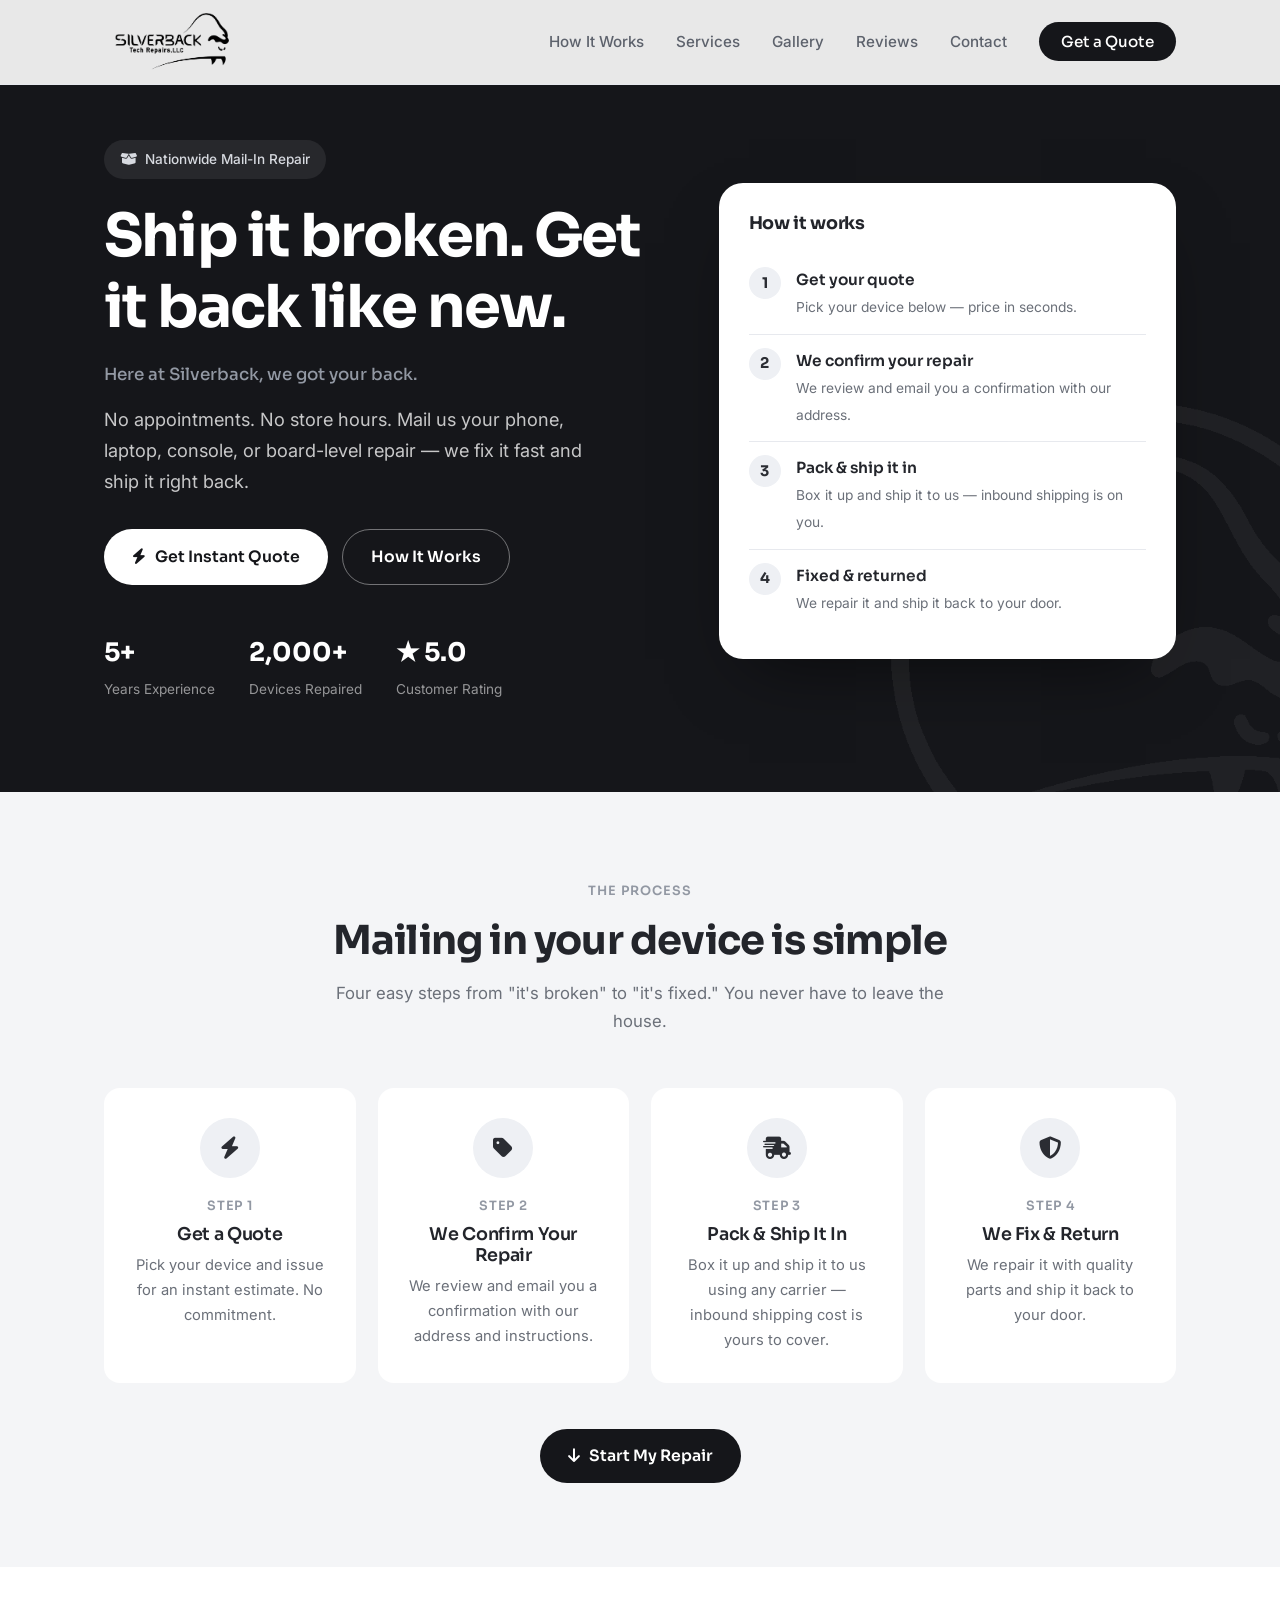
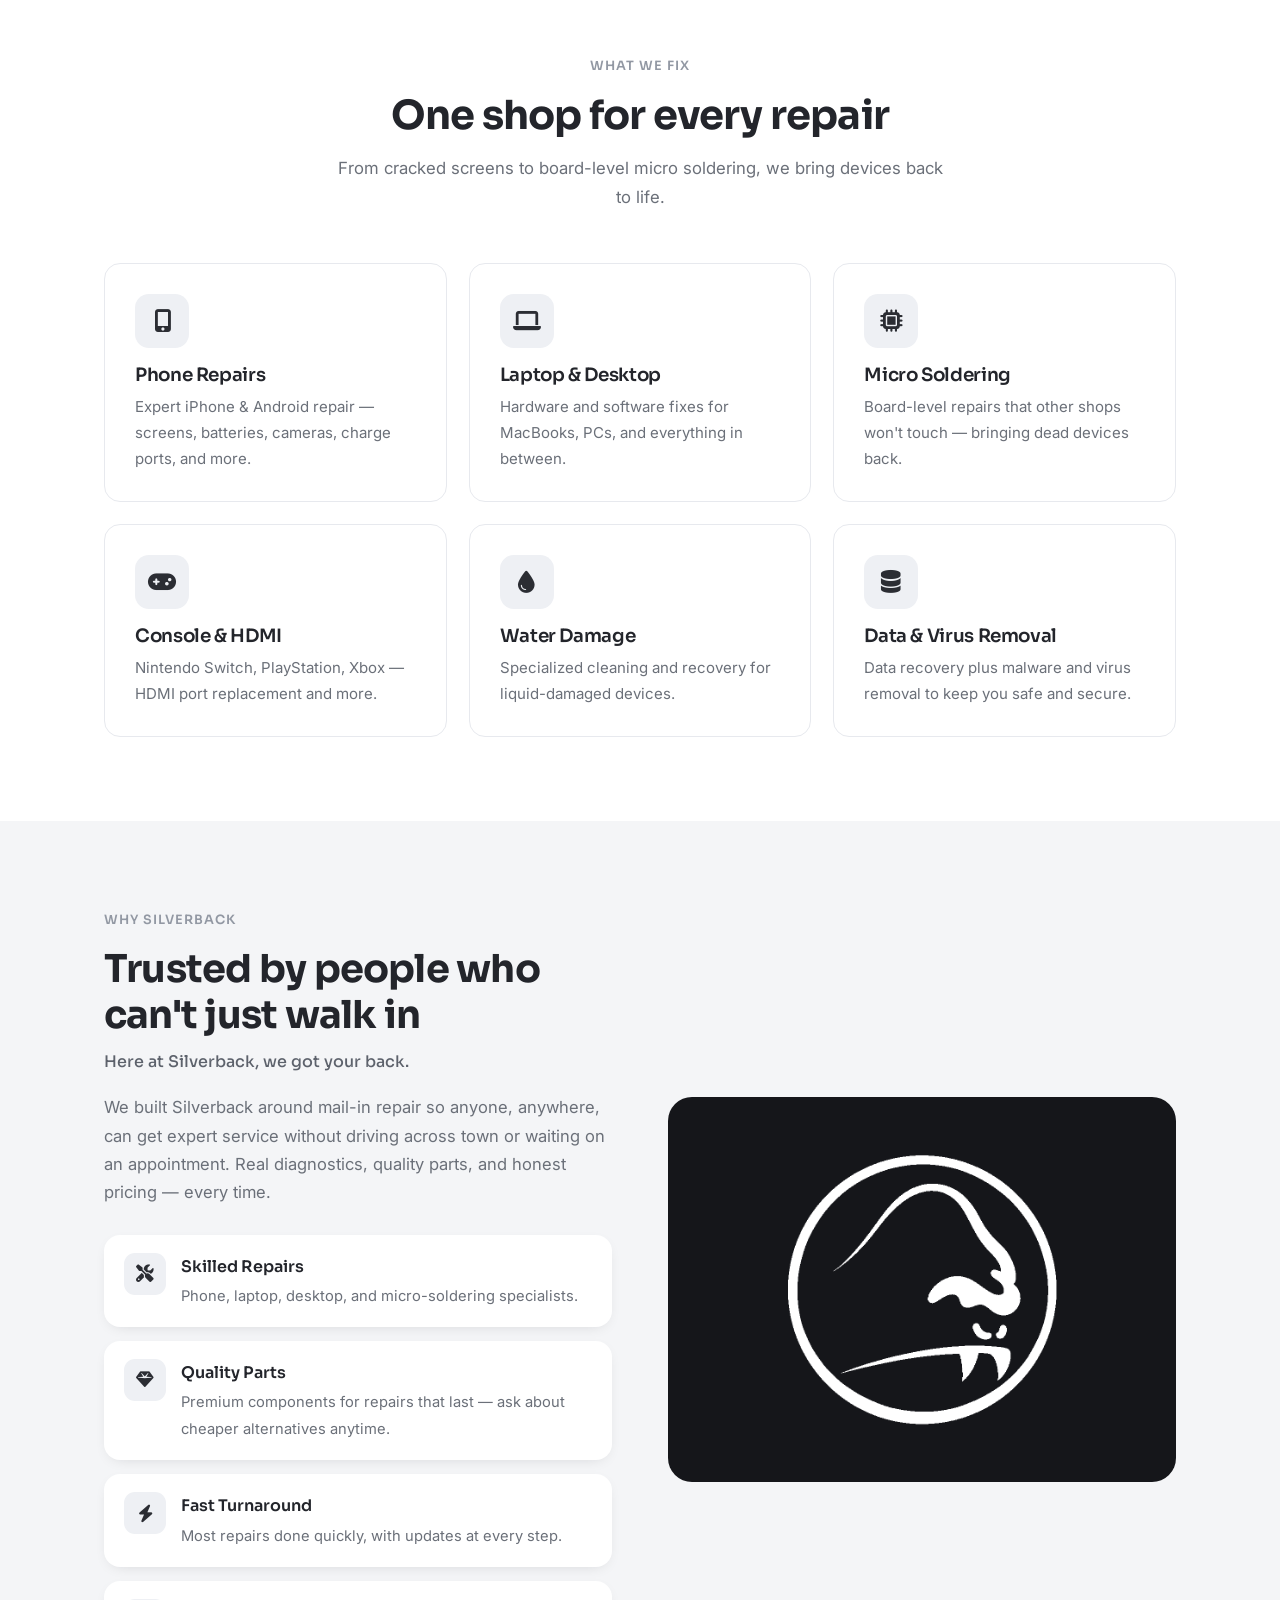
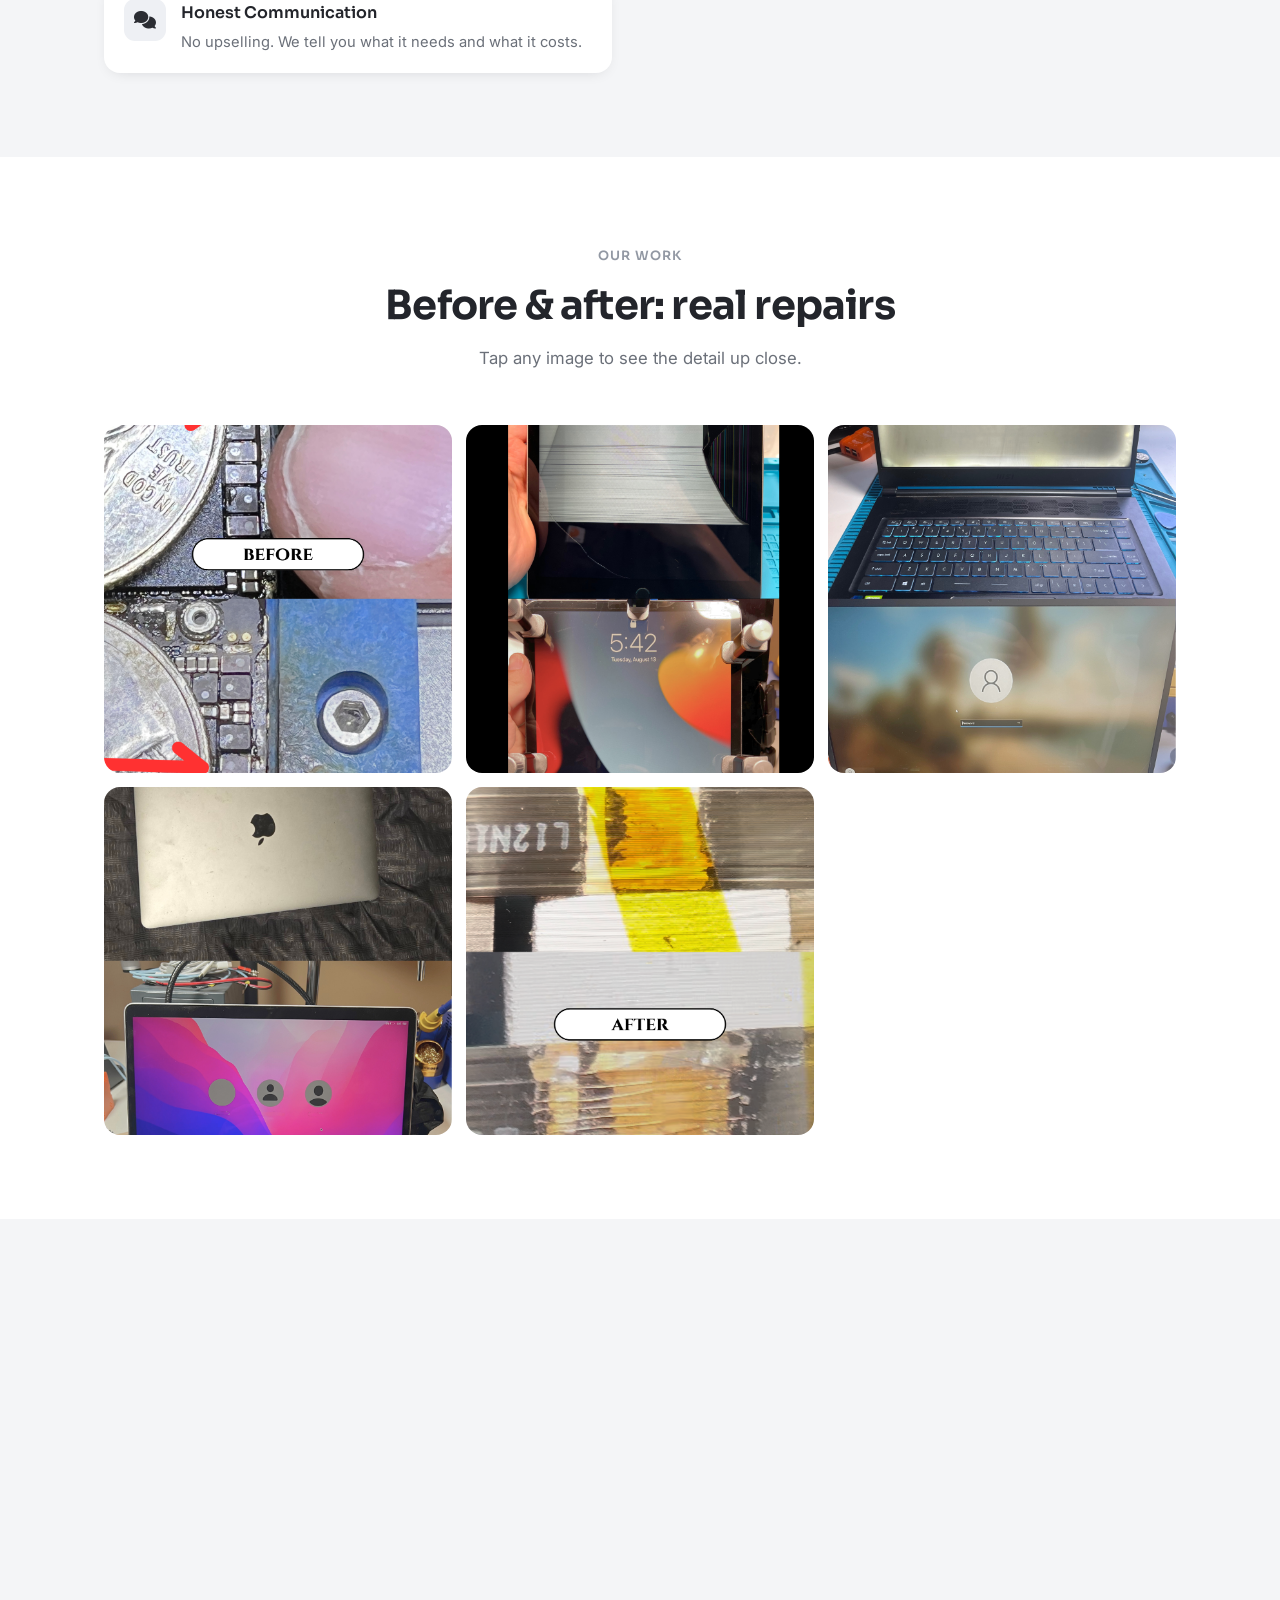
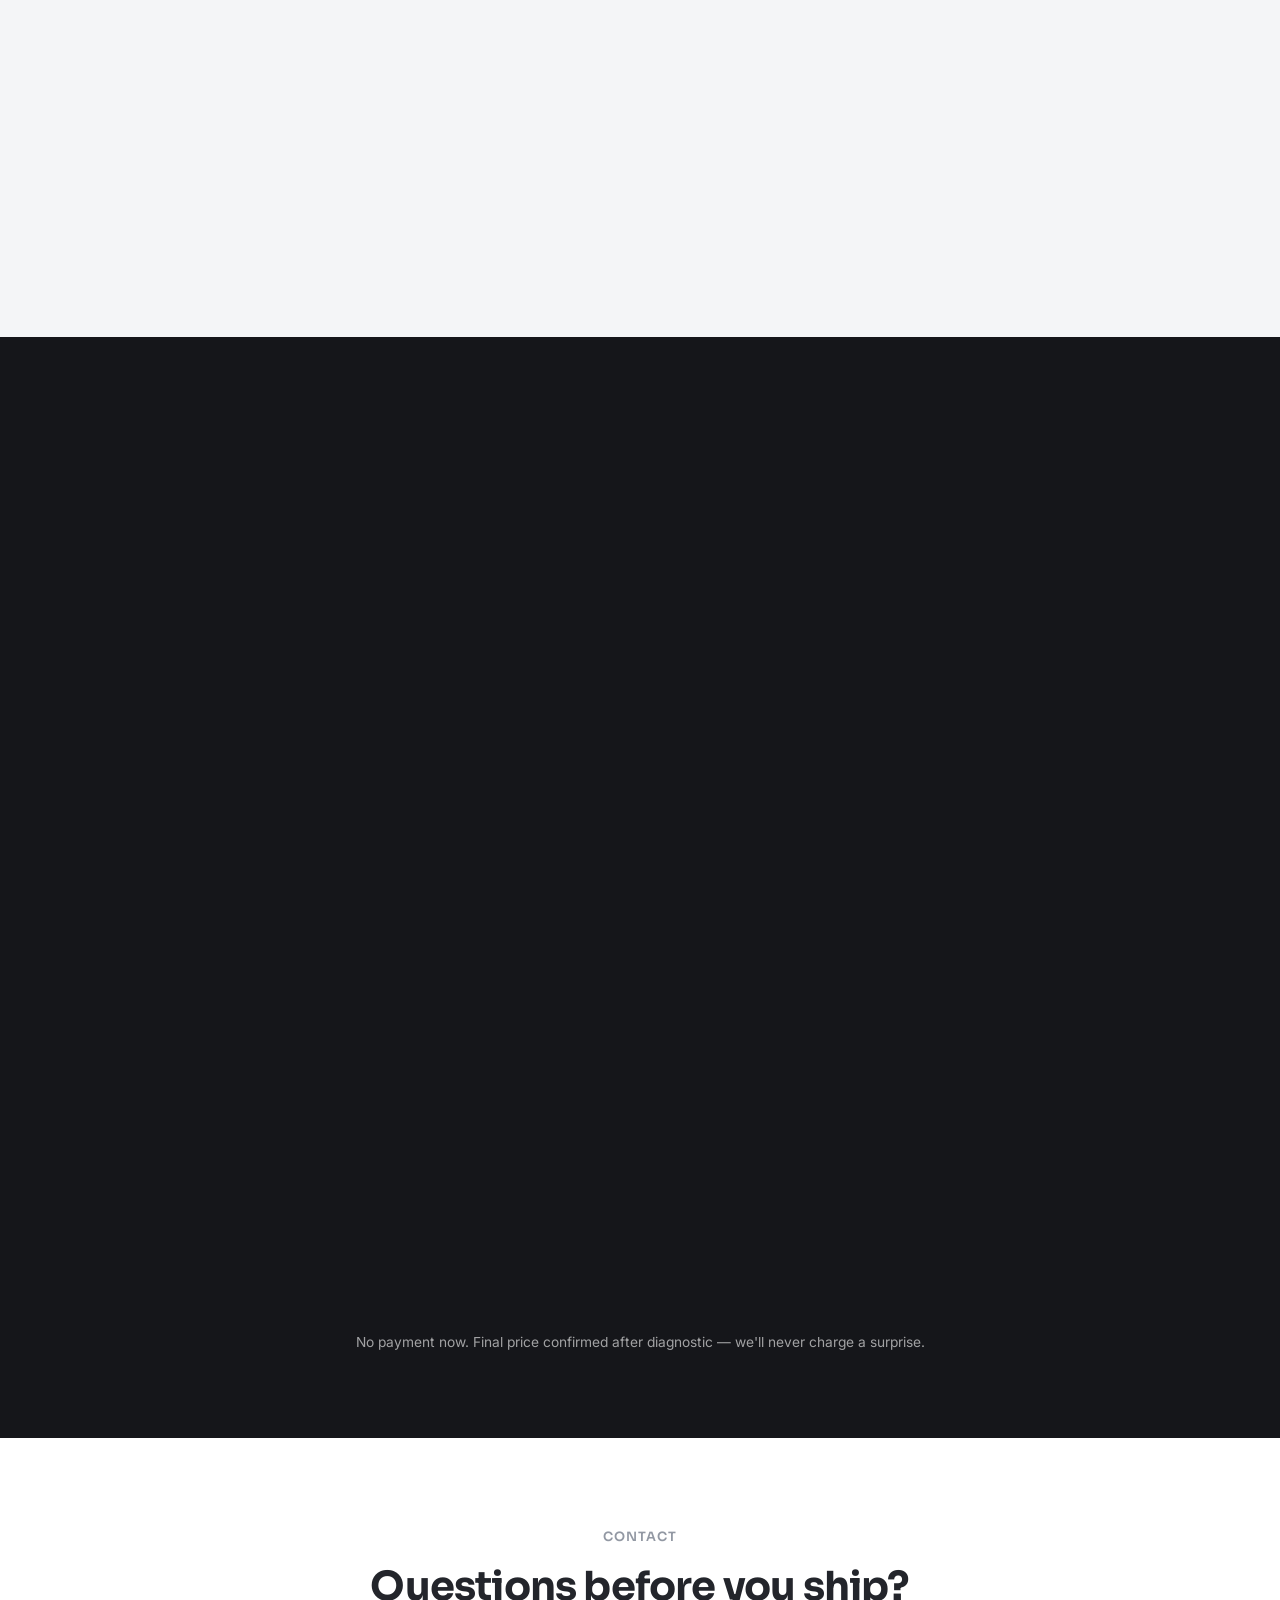
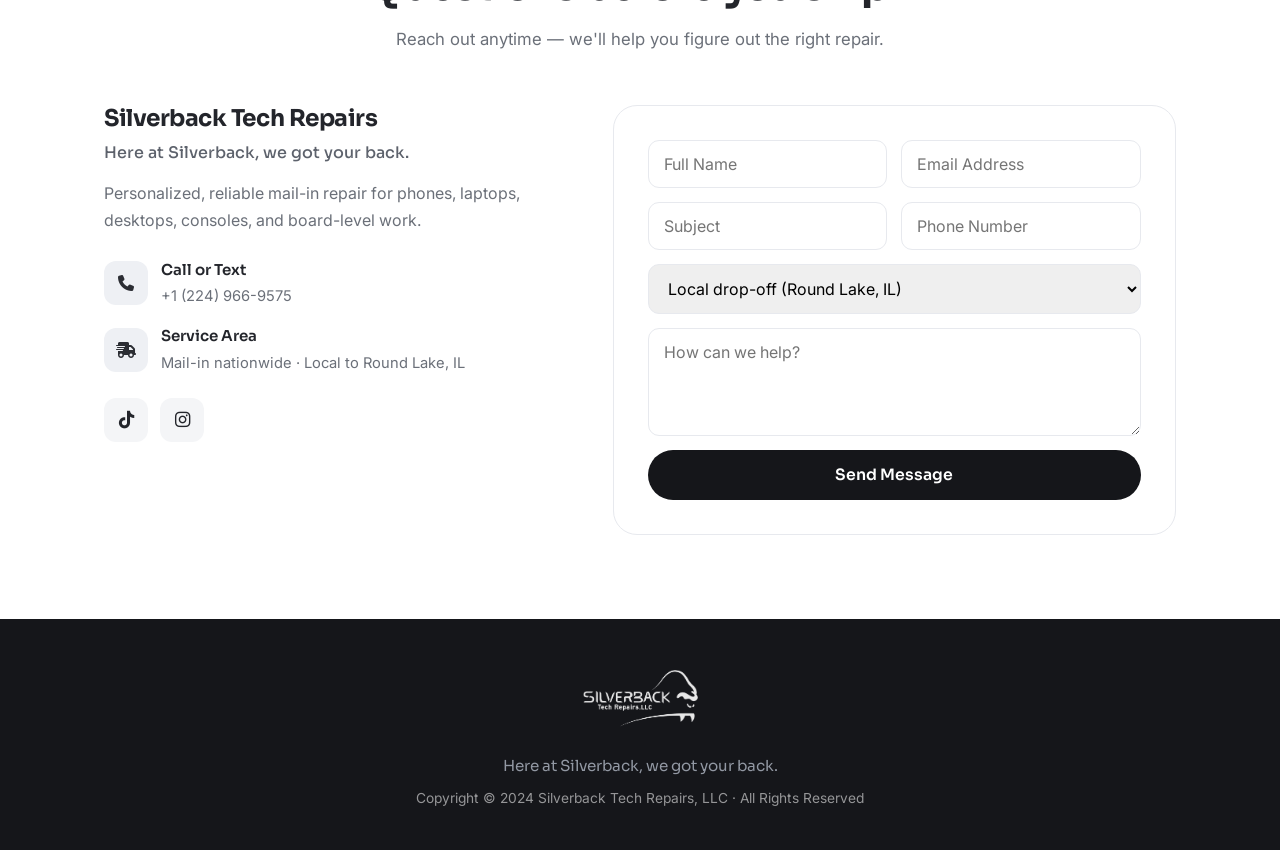
==== index.html @ 97792f3d "Show the same instant quote price for mail-in and local drop-off Shipping cost is folded into every " ====
<!DOCTYPE html>
<html lang="en">
<head>
    <meta charset="UTF-8">
    <meta name="viewport" content="width=device-width, initial-scale=1.0">
    <title>Silverback Tech Repairs | Mail-In Phone, Laptop & Console Repair</title>
    <link rel="icon" type="image/png" href="assets/images/favicon.png">
    <link rel="shortcut icon" href="assets/images/favicon.png">
    <meta name="description" content="Mail in your broken device and get it back like new. Silverback Tech Repairs handles phone, laptop, desktop, console, and board-level repairs. Get an instant quote in seconds. Here at Silverback, we got your back.">
    <meta name="author" content="Silverback Tech Repairs">
    <meta property="og:title" content="Silverback Tech Repairs | Mail-In Device Repair">
    <meta property="og:description" content="Mail in your broken device, get an instant quote, and get it back like new.">
    <meta property="og:image" content="https://www.silverbackrepairs.com/assets/images/logo_dark.png">
    <meta property="og:url" content="https://www.silverbackrepairs.com/">
    <meta property="og:type" content="website">
    <link rel="canonical" href="https://www.silverbackrepairs.com/">
    <link rel="preconnect" href="https://fonts.googleapis.com">
    <link rel="preconnect" href="https://fonts.gstatic.com" crossorigin>
    <link href="https://fonts.googleapis.com/css2?family=Inter:wght@400;500;600;700&family=Sora:wght@500;600;700&display=swap" rel="stylesheet">
    <link rel="stylesheet" href="https://cdn.jsdelivr.net/npm/lightbox2@2.11.3/dist/css/lightbox.min.css" />
    <script src="https://unpkg.com/swiper/swiper-bundle.min.js"></script>
    <link rel="stylesheet" href="https://unpkg.com/swiper/swiper-bundle.min.css"/>
    <link rel="stylesheet" href="https://cdnjs.cloudflare.com/ajax/libs/font-awesome/6.5.1/css/all.min.css">
    <script src="https://code.jquery.com/jquery-3.6.0.min.js"></script>
    <script src="https://cdn.jsdelivr.net/npm/lightbox2@2.11.3/dist/js/lightbox.min.js"></script>
    <script type="application/ld+json">
    {"@context":"https://schema.org","@type":"ComputerRepair","name":"Silverback Tech Repairs","image":"https://www.silverbackrepairs.com/assets/images/logo_dark.png","url":"https://www.silverbackrepairs.com","telephone":"+1-224-966-9575","description":"Mail-in phone, laptop, desktop, board-level micro soldering, HDMI repair, data recovery, and virus removal.","areaServed":{"@type":"Place","name":"United States"},"priceRange":"$$","slogan":"Here at Silverback, we got your back.","sameAs":["https://www.instagram.com/silverbacktech","https://www.tiktok.com/@silverbackrepairs"]}
    </script>
<style>
:root{
  --black:#15161a;--ink:#23252b;--steel:#5d626c;--silver:#9298a3;
  --mist:#f4f5f7;--paper:#ffffff;--line:#e7e9ee;--muted:#6b7079;
  --accent:#2b2d33;--accent-soft:#eef0f4;
  --shadow:0 10px 40px -18px rgba(21,22,26,.25);--shadow-sm:0 4px 16px -8px rgba(21,22,26,.2);
  --radius:16px;--radius-lg:24px;--maxw:1120px;
}
*{margin:0;padding:0;box-sizing:border-box}
html{scroll-behavior:smooth;scroll-padding-top:88px}
body{font-family:'Inter',system-ui,sans-serif;color:var(--ink);background:var(--paper);line-height:1.7;-webkit-font-smoothing:antialiased;overflow-x:hidden}
h1,h2,h3,h4{font-family:'Sora',sans-serif;line-height:1.2;letter-spacing:-.02em}
a{text-decoration:none;color:inherit}
img{max-width:100%;display:block}
.container{max-width:var(--maxw);margin:0 auto;padding:0 24px}
section{padding:84px 0}
.eyebrow{display:inline-block;font-family:'Sora';font-weight:600;font-size:.8rem;letter-spacing:.08em;text-transform:uppercase;color:var(--silver);margin-bottom:14px}
.section-head{max-width:620px;margin:0 auto 52px;text-align:center}
.section-head h2{font-size:clamp(1.8rem,3.6vw,2.5rem);font-weight:700;margin-bottom:14px}
.section-head p{color:var(--muted);font-size:1.05rem}
.btn{display:inline-flex;align-items:center;gap:9px;cursor:pointer;font-family:'Sora';font-weight:600;font-size:.98rem;padding:14px 28px;border:none;border-radius:50px;transition:transform .2s,box-shadow .2s,background .2s}
.btn:hover{transform:translateY(-2px)}
.btn-primary{background:var(--black);color:#fff}
.btn-primary:hover{box-shadow:0 12px 28px -12px rgba(21,22,26,.55)}
.btn-light{background:#fff;color:var(--black)}
.btn-light:hover{box-shadow:0 12px 28px -14px rgba(255,255,255,.5)}
.btn-outline{background:transparent;color:#fff;border:1.5px solid rgba(255,255,255,.4)}
.btn-outline:hover{background:rgba(255,255,255,.1);border-color:#fff}
.header{position:fixed;top:0;left:0;right:0;z-index:1000;background:rgba(255,255,255,.9);backdrop-filter:blur(14px);border-bottom:1px solid var(--line)}
.nav{display:flex;align-items:center;justify-content:space-between;height:84px}
.logo img{height:80px;width:auto}
.nav-links{display:flex;align-items:center;gap:32px;list-style:none}
.nav-links a{color:var(--steel);font-size:.95rem;font-weight:500;transition:color .2s}
.nav-links a:hover{color:var(--ink)}
.nav-cta{background:var(--black);color:#fff!important;padding:10px 22px;border-radius:50px;font-family:'Sora';font-weight:600;font-size:.9rem;transition:.2s}
.nav-cta:hover{color:#fff!important;transform:translateY(-2px);box-shadow:var(--shadow-sm)}
.burger{display:none;flex-direction:column;gap:5px;cursor:pointer;background:none;border:none;padding:6px}
.burger span{width:25px;height:2.5px;background:var(--ink);border-radius:2px;transition:.3s}
/* hero */
.hero{position:relative;background:var(--black);color:#fff;padding:140px 0 90px;overflow:hidden}
.hero::after{content:"";position:absolute;width:520px;height:520px;right:-120px;bottom:-120px;background:url('assets/images/gorilla_glyph.png') center/contain no-repeat;opacity:.05}
.hero-grid{position:relative;display:grid;grid-template-columns:1.1fr .9fr;gap:56px;align-items:center}
.hero-badge{display:inline-flex;align-items:center;gap:8px;background:rgba(255,255,255,.08);color:#d7dae0;padding:8px 16px;border-radius:50px;font-size:.85rem;font-weight:500;margin-bottom:22px}
.hero h1{font-size:clamp(2.3rem,5vw,3.7rem);font-weight:700;margin-bottom:18px;letter-spacing:-.03em}
.hero .slogan{color:var(--silver);font-size:1.05rem;margin-bottom:14px;font-family:'Sora';font-weight:500}
.hero p.lede{font-size:1.14rem;color:rgba(255,255,255,.76);max-width:480px;margin-bottom:32px}
.hero-actions{display:flex;gap:14px;flex-wrap:wrap}
.hero-trust{display:flex;gap:34px;margin-top:46px;flex-wrap:wrap}
.hero-trust .ht b{font-family:'Sora';font-weight:700;font-size:1.6rem;display:block;color:#fff}
.hero-trust .ht span{font-size:.85rem;color:rgba(255,255,255,.55)}
.ship-card{background:#fff;color:var(--ink);padding:30px;border-radius:var(--radius-lg);box-shadow:0 30px 70px -30px rgba(0,0,0,.6)}
.ship-card h4{font-family:'Sora';font-size:1.1rem;margin-bottom:20px}
.ship-step{display:flex;gap:15px;align-items:flex-start;padding:13px 0;border-bottom:1px solid var(--line)}
.ship-step:last-child{border-bottom:none}
.ship-step .n{flex-shrink:0;width:32px;height:32px;border-radius:50%;background:var(--accent-soft);color:var(--accent);display:grid;place-items:center;font-family:'Sora';font-weight:700;font-size:.92rem}
.ship-step b{display:block;font-family:'Sora';font-size:.96rem;font-weight:600}
.ship-step small{color:var(--muted);font-size:.86rem;line-height:1.5}
/* steps */
.steps-sec{background:var(--mist)}
.steps-grid{display:grid;grid-template-columns:repeat(4,1fr);gap:22px}
.step-card{background:#fff;border-radius:var(--radius);padding:30px 26px;text-align:center;transition:transform .25s,box-shadow .25s}
.step-card:hover{transform:translateY(-5px);box-shadow:var(--shadow)}
.step-card .ic{width:60px;height:60px;border-radius:50%;background:var(--accent-soft);color:var(--accent);display:grid;place-items:center;font-size:1.4rem;margin:0 auto 18px}
.step-card .stepno{font-family:'Sora';font-size:.8rem;font-weight:600;color:var(--silver);letter-spacing:.05em;margin-bottom:6px}
.step-card h3{font-size:1.1rem;font-weight:600;margin-bottom:8px}
.step-card p{color:var(--muted);font-size:.92rem}
.steps-cta{text-align:center;margin-top:46px}
/* services */
.services-grid{display:grid;grid-template-columns:repeat(3,1fr);gap:22px}
.svc{background:#fff;border:1px solid var(--line);border-radius:var(--radius);padding:30px;transition:transform .25s,box-shadow .25s,border-color .25s}
.svc:hover{transform:translateY(-4px);box-shadow:var(--shadow);border-color:transparent}
.svc .ic{width:54px;height:54px;border-radius:14px;background:var(--accent-soft);color:var(--accent);display:grid;place-items:center;font-size:1.4rem;margin-bottom:16px}
.svc h3{font-size:1.15rem;font-weight:600;margin-bottom:8px}
.svc p{color:var(--muted);font-size:.94rem}
/* about */
.about-sec{background:var(--mist)}
.about-grid{display:grid;grid-template-columns:1fr 1fr;gap:56px;align-items:center}
.about-copy h2{font-size:clamp(1.8rem,3.6vw,2.4rem);font-weight:700;margin-bottom:10px}
.about-copy .slogan{color:var(--steel);font-family:'Sora';font-weight:500;margin-bottom:18px}
.about-copy p.body{color:var(--muted);font-size:1.04rem;margin-bottom:28px}
.why-list{display:grid;gap:14px}
.why-item{display:flex;gap:15px;align-items:flex-start;background:#fff;border-radius:var(--radius);padding:18px 20px;box-shadow:var(--shadow-sm)}
.why-item .ic{flex-shrink:0;width:42px;height:42px;border-radius:11px;background:var(--accent-soft);color:var(--accent);display:grid;place-items:center;font-size:1.1rem}
.why-item b{font-family:'Sora';display:block;margin-bottom:2px;font-weight:600}
.why-item span{color:var(--muted);font-size:.92rem}
.about-media{display:grid;place-items:center;background:var(--black);border-radius:var(--radius-lg);padding:54px}
.about-media img{width:70%}
/* gallery */
.gallery-grid{display:grid;grid-template-columns:repeat(3,1fr);gap:14px}
.g-item{position:relative;overflow:hidden;aspect-ratio:1;cursor:pointer;border-radius:var(--radius)}
.g-item img{width:100%;height:100%;object-fit:cover;transition:transform .4s}
.g-item:hover img{transform:scale(1.06)}
.g-overlay{position:absolute;inset:0;background:rgba(21,22,26,.5);opacity:0;display:grid;place-items:center;transition:opacity .3s}
.g-item:hover .g-overlay{opacity:1}
.g-overlay i{color:#fff;font-size:1.5rem}
/* testimonials */
.testi-card{background:#fff;border:1px solid var(--line);border-radius:var(--radius);padding:34px;text-align:left}
.testi-stars{color:#f0a500;margin-bottom:12px;font-size:.95rem}
.testi-card p{font-size:1rem;color:var(--ink);margin-bottom:20px}
.testi-author{font-family:'Sora';font-weight:600;color:var(--ink)}
.mySwiper{padding:8px 4px 56px}
.swiper-pagination-bullet-active{background:var(--ink)!important}
.swiper-button-next,.swiper-button-prev{color:var(--ink)!important}
.swiper-button-next::after,.swiper-button-prev::after{font-size:1.1rem!important;font-weight:700}
/* quote */
.quote-sec{background:var(--black);color:#fff}
.quote-sec .eyebrow{color:var(--silver)}
.quote-sec .section-head p{color:rgba(255,255,255,.72)}
.quote-wrap{max-width:680px;margin:0 auto;background:#fff;color:var(--ink);padding:40px;border-radius:var(--radius-lg);box-shadow:0 30px 70px -30px rgba(0,0,0,.6)}
.qcalc label{font-family:'Sora';font-weight:600;display:block;margin:16px 0 7px;font-size:.92rem}
.qcalc select,.qcalc input,.qcalc textarea{width:100%;padding:13px 15px;border:1.5px solid var(--line);border-radius:11px;font-family:inherit;font-size:1rem;background:#fff;transition:border-color .2s}
.qcalc select:focus,.qcalc input:focus,.qcalc textarea:focus{outline:none;border-color:var(--accent)}
.qcalc select:disabled{background:var(--mist);color:var(--muted)}
.field-row{display:grid;grid-template-columns:1fr 1fr;gap:14px}
#quote-result{margin-top:20px;padding:24px;background:var(--accent-soft);border-radius:var(--radius);text-align:center;display:none}
#quote-result.show{display:block}
#quote-result .price{font-family:'Sora';font-weight:700;font-size:2.3rem;color:var(--black);line-height:1}
#quote-result small{color:var(--muted);font-size:.84rem;display:block;margin-top:10px}
.qform{margin-top:24px;display:grid;gap:13px}
.qform input,.qform textarea,.qform .field-row{margin:0}
#submitBtn{margin-top:6px;width:100%;padding:16px;border:none;border-radius:50px;background:var(--black);color:#fff;font-family:'Sora';font-weight:600;font-size:1rem;cursor:pointer;transition:transform .2s,box-shadow .2s}
#submitBtn:hover{transform:translateY(-2px);box-shadow:0 12px 28px -12px rgba(21,22,26,.6)}
.quote-note{text-align:center;color:rgba(255,255,255,.6);font-size:.86rem;margin-top:18px}
/* contact */
.contact-grid{display:grid;grid-template-columns:.9fr 1.1fr;gap:48px;align-items:start}
.contact-info h3{font-size:1.45rem;margin-bottom:6px;font-family:'Sora';font-weight:700}
.contact-info .slogan{color:var(--steel);font-family:'Sora';font-weight:500;margin-bottom:14px}
.contact-info p{color:var(--muted);margin-bottom:22px}
.contact-line{display:flex;gap:13px;align-items:center;margin-bottom:14px}
.contact-line .ic{width:44px;height:44px;border-radius:12px;background:var(--accent-soft);color:var(--accent);display:grid;place-items:center;flex-shrink:0}
.contact-line b{font-family:'Sora';display:block;font-size:.94rem;font-weight:600}
.contact-line span{color:var(--muted);font-size:.92rem}
.socials{display:flex;gap:12px;margin-top:22px}
.socials a{width:44px;height:44px;border-radius:12px;background:var(--mist);color:var(--ink);display:grid;place-items:center;font-size:1.1rem;transition:.2s}
.socials a:hover{background:var(--black);color:#fff;transform:translateY(-3px)}
.cform{background:#fff;border:1px solid var(--line);border-radius:var(--radius-lg);padding:34px;display:grid;gap:14px}
.cform .field-row{margin:0}
.cform input,.cform select,.cform textarea{width:100%;padding:13px 15px;border:1.5px solid var(--line);border-radius:11px;font-family:inherit;font-size:1rem;transition:border-color .2s}
.cform input:focus,.cform textarea:focus{outline:none;border-color:var(--accent)}
.cform button{padding:15px;border:none;border-radius:50px;background:var(--black);color:#fff;font-family:'Sora';font-weight:600;font-size:.98rem;cursor:pointer;transition:.2s}
.cform button:hover{transform:translateY(-2px);box-shadow:var(--shadow-sm)}
/* footer */
.footer{background:var(--black);color:rgba(255,255,255,.55);padding:40px 0;text-align:center}
.footer img{height:80px;margin:0 auto 14px;opacity:.9}
.footer .slogan{color:var(--silver);font-family:'Sora';font-size:.95rem;margin-bottom:8px}
.footer p{font-size:.86rem}
.sticky-cta{position:fixed;bottom:18px;left:50%;transform:translateX(-50%);z-index:900;background:var(--black);color:#fff;font-family:'Sora';font-weight:600;padding:14px 30px;border-radius:50px;box-shadow:0 12px 30px -10px rgba(21,22,26,.6);display:none;align-items:center;gap:9px}
.reveal{opacity:0;transform:translateY(24px);transition:opacity .6s,transform .6s}
.reveal.in{opacity:1;transform:none}
@media(max-width:920px){
  .hero-grid,.about-grid,.contact-grid{grid-template-columns:1fr}
  .steps-grid{grid-template-columns:repeat(2,1fr)}
  .services-grid{grid-template-columns:repeat(2,1fr)}
  .ship-card{margin-top:8px}.about-grid .about-media{order:-1}
}
@media(max-width:680px){
  section{padding:60px 0}
  .nav-links{position:fixed;top:84px;right:0;width:80%;max-width:320px;height:calc(100vh - 84px);background:#fff;flex-direction:column;align-items:flex-start;gap:0;padding:24px;transform:translateX(110%);transition:transform .3s;border-left:1px solid var(--line);box-shadow:var(--shadow)}
  .nav-links.open{transform:translateX(0)}
  .nav-links li{width:100%;border-bottom:1px solid var(--line)}
  .nav-links a{display:block;padding:16px 0;width:100%}
  .nav-cta{display:inline-block;margin-top:14px}
  .burger{display:flex}
  .steps-grid,.services-grid,.gallery-grid{grid-template-columns:1fr 1fr}
  .field-row{grid-template-columns:1fr}
  .quote-wrap,.cform{padding:26px}
  .hero{padding:120px 0 70px}.hero-trust{gap:22px}.sticky-cta{display:flex}
}
</style>
</head>
<body>
<header class="header">
  <div class="container nav">
    <a href="#home" class="logo"><img src="assets/images/logo_dark.png" alt="Silverback Tech Repairs" onerror="this.onerror=null;this.src='assets/images/white_logo.png'"></a>
    <button class="burger" id="burger" aria-label="Menu"><span></span><span></span><span></span></button>
    <ul class="nav-links" id="navLinks">
      <li><a href="#how">How It Works</a></li>
      <li><a href="#services">Services</a></li>
      <li><a href="#gallery">Gallery</a></li>
      <li><a href="#testimonials">Reviews</a></li>
      <li><a href="#contact">Contact</a></li>
      <li><a href="#quote" class="nav-cta">Get a Quote</a></li>
    </ul>
  </div>
</header>
<section class="hero" id="home">
  <div class="container hero-grid">
    <div class="hero-copy">
      <span class="hero-badge"><i class="fas fa-box-open"></i> Nationwide Mail-In Repair</span>
      <h1>Ship it broken. Get it back like new.</h1>
      <p class="slogan">Here at Silverback, we got your back.</p>
      <p class="lede">No appointments. No store hours. Mail us your phone, laptop, console, or board-level repair — we fix it fast and ship it right back.</p>
      <div class="hero-actions">
        <a href="#quote" class="btn btn-light"><i class="fas fa-bolt"></i> Get Instant Quote</a>
        <a href="#how" class="btn btn-outline">How It Works</a>
      </div>
      <div class="hero-trust">
        <div class="ht"><b>5+</b><span>Years Experience</span></div>
        <div class="ht"><b>2,000+</b><span>Devices Repaired</span></div>
        <div class="ht"><b>★ 5.0</b><span>Customer Rating</span></div>
      </div>
    </div>
    <div class="ship-card">
      <h4>How it works</h4>
      <div class="ship-step"><div class="n">1</div><div><b>Get your quote</b><small>Pick your device below — price in seconds.</small></div></div>
      <div class="ship-step"><div class="n">2</div><div><b>We confirm your repair</b><small>We review and email you a confirmation with our address.</small></div></div>
      <div class="ship-step"><div class="n">3</div><div><b>Pack & ship it in</b><small>Box it up and ship it to us — inbound shipping is on you.</small></div></div>
      <div class="ship-step"><div class="n">4</div><div><b>Fixed & returned</b><small>We repair it and ship it back to your door.</small></div></div>
    </div>
  </div>
</section>
<section class="steps-sec" id="how">
  <div class="container">
    <div class="section-head reveal">
      <span class="eyebrow">The Process</span>
      <h2>Mailing in your device is simple</h2>
      <p>Four easy steps from "it's broken" to "it's fixed." You never have to leave the house.</p>
    </div>
    <div class="steps-grid">
      <div class="step-card reveal"><div class="ic"><i class="fas fa-bolt"></i></div><div class="stepno">STEP 1</div><h3>Get a Quote</h3><p>Pick your device and issue for an instant estimate. No commitment.</p></div>
      <div class="step-card reveal"><div class="ic"><i class="fas fa-tag"></i></div><div class="stepno">STEP 2</div><h3>We Confirm Your Repair</h3><p>We review and email you a confirmation with our address and instructions.</p></div>
      <div class="step-card reveal"><div class="ic"><i class="fas fa-truck-fast"></i></div><div class="stepno">STEP 3</div><h3>Pack & Ship It In</h3><p>Box it up and ship it to us using any carrier — inbound shipping cost is yours to cover.</p></div>
      <div class="step-card reveal"><div class="ic"><i class="fas fa-shield-halved"></i></div><div class="stepno">STEP 4</div><h3>We Fix & Return</h3><p>We repair it with quality parts and ship it back to your door.</p></div>
    </div>
    <div class="steps-cta reveal"><a href="#quote" class="btn btn-primary"><i class="fas fa-arrow-down"></i> Start My Repair</a></div>
  </div>
</section>
<section id="services">
  <div class="container">
    <div class="section-head reveal">
      <span class="eyebrow">What We Fix</span>
      <h2>One shop for every repair</h2>
      <p>From cracked screens to board-level micro soldering, we bring devices back to life.</p>
    </div>
    <div class="services-grid">
      <div class="svc reveal"><div class="ic"><i class="fas fa-mobile-screen-button"></i></div><h3>Phone Repairs</h3><p>Expert iPhone & Android repair — screens, batteries, cameras, charge ports, and more.</p></div>
      <div class="svc reveal"><div class="ic"><i class="fas fa-laptop"></i></div><h3>Laptop & Desktop</h3><p>Hardware and software fixes for MacBooks, PCs, and everything in between.</p></div>
      <div class="svc reveal"><div class="ic"><i class="fas fa-microchip"></i></div><h3>Micro Soldering</h3><p>Board-level repairs that other shops won't touch — bringing dead devices back.</p></div>
      <div class="svc reveal"><div class="ic"><i class="fas fa-gamepad"></i></div><h3>Console & HDMI</h3><p>Nintendo Switch, PlayStation, Xbox — HDMI port replacement and more.</p></div>
      <div class="svc reveal"><div class="ic"><i class="fas fa-droplet"></i></div><h3>Water Damage</h3><p>Specialized cleaning and recovery for liquid-damaged devices.</p></div>
      <div class="svc reveal"><div class="ic"><i class="fas fa-database"></i></div><h3>Data & Virus Removal</h3><p>Data recovery plus malware and virus removal to keep you safe and secure.</p></div>
    </div>
  </div>
</section>
<section class="about-sec" id="about">
  <div class="container about-grid">
    <div class="about-copy reveal">
      <span class="eyebrow">Why Silverback</span>
      <h2>Trusted by people who can't just walk in</h2>
      <p class="slogan">Here at Silverback, we got your back.</p>
      <p class="body">We built Silverback around mail-in repair so anyone, anywhere, can get expert service without driving across town or waiting on an appointment. Real diagnostics, quality parts, and honest pricing — every time.</p>
      <div class="why-list">
        <div class="why-item"><div class="ic"><i class="fas fa-screwdriver-wrench"></i></div><div><b>Skilled Repairs</b><span>Phone, laptop, desktop, and micro-soldering specialists.</span></div></div>
        <div class="why-item"><div class="ic"><i class="fas fa-gem"></i></div><div><b>Quality Parts</b><span>Premium components for repairs that last — ask about cheaper alternatives anytime.</span></div></div>
        <div class="why-item"><div class="ic"><i class="fas fa-bolt"></i></div><div><b>Fast Turnaround</b><span>Most repairs done quickly, with updates at every step.</span></div></div>
        <div class="why-item"><div class="ic"><i class="fas fa-comments"></i></div><div><b>Honest Communication</b><span>No upselling. We tell you what it needs and what it costs.</span></div></div>
      </div>
    </div>
    <div class="about-media reveal">
      <img src="assets/images/gorilla_glyph.png" alt="Silverback gorilla mark" onerror="this.onerror=null;this.src='assets/images/circle_mark.png';this.onerror=function(){this.closest('.about-media').style.display='none'}">
    </div>
  </div>
</section>
<section id="gallery">
  <div class="container">
    <div class="section-head reveal">
      <span class="eyebrow">Our Work</span>
      <h2>Before &amp; after: real repairs</h2>
      <p>Tap any image to see the detail up close.</p>
    </div>
    <div class="gallery-grid">
      <div class="g-item reveal"><a href="assets/gallery/img_1.PNG" data-lightbox="gallery"><img src="assets/gallery/img_1.PNG" alt="Repair 1"><div class="g-overlay"><i class="fas fa-magnifying-glass-plus"></i></div></a></div>
      <div class="g-item reveal"><a href="assets/gallery/img_2.PNG" data-lightbox="gallery"><img src="assets/gallery/img_2.PNG" alt="Repair 2"><div class="g-overlay"><i class="fas fa-magnifying-glass-plus"></i></div></a></div>
      <div class="g-item reveal"><a href="assets/gallery/img_3.PNG" data-lightbox="gallery"><img src="assets/gallery/img_3.PNG" alt="Repair 3"><div class="g-overlay"><i class="fas fa-magnifying-glass-plus"></i></div></a></div>
      <div class="g-item reveal"><a href="assets/gallery/img_4.PNG" data-lightbox="gallery"><img src="assets/gallery/img_4.PNG" alt="Repair 4"><div class="g-overlay"><i class="fas fa-magnifying-glass-plus"></i></div></a></div>
      <div class="g-item reveal"><a href="assets/gallery/img_5.PNG" data-lightbox="gallery"><img src="assets/gallery/img_5.PNG" alt="Repair 5"><div class="g-overlay"><i class="fas fa-magnifying-glass-plus"></i></div></a></div>
      <div class="g-item reveal"><a href="assets/gallery/img_6.PNG" data-lightbox="gallery"><img src="assets/gallery/img_6.PNG" alt="Repair 6" onerror="this.closest('.g-item').style.display='none'"><div class="g-overlay"><i class="fas fa-magnifying-glass-plus"></i></div></a></div>
    </div>
  </div>
</section>
<section class="steps-sec" id="testimonials">
  <div class="container">
    <div class="section-head reveal"><span class="eyebrow">Reviews</span><h2>What our clients say</h2></div>
    <div class="swiper mySwiper reveal">
      <div class="swiper-wrapper">
        <div class="swiper-slide"><div class="testi-card"><div class="testi-stars">★★★★★</div><p>"Jose was quite attentive and repaired a MacBook that was broken into two pieces in an hour! Quite impressive! Would highly recommend the quality and prompt way in which he completed the work!"</p><div class="testi-author">— Napoleon D.</div></div></div>
        <div class="swiper-slide"><div class="testi-card"><div class="testi-stars">★★★★★</div><p>"Amazing experience with Jose M. He quickly diagnosed and fixed my computer issues with expert precision. Super friendly and professional — highly recommend for any tech needs."</p><div class="testi-author">— Brandi C.</div></div></div>
        <div class="swiper-slide"><div class="testi-card"><div class="testi-stars">★★★★★</div><p>"My phone was repaired in a timely manner and I appreciate the work quality. The owner is quick to respond and delivers when promised. Overall, great experience!"</p><div class="testi-author">— Le V.</div></div></div>
        <div class="swiper-slide"><div class="testi-card"><div class="testi-stars">★★★★★</div><p>"Very efficient, gave us a workaround online, a reasonable quote, and an option to opt out. Communicated daily with status of part arrival. Fixed the issue same day."</p><div class="testi-author">— Ed M.</div></div></div>
        <div class="swiper-slide"><div class="testi-card"><div class="testi-stars">★★★★★</div><p>"Jose was very responsive & helped me without trying to sell me on easier, more expensive solutions."</p><div class="testi-author">— Melissa R.</div></div></div>
        <div class="swiper-slide"><div class="testi-card"><div class="testi-stars">★★★★★</div><p>"I had my top board repaired on my Mac, and the service was excellent. Done quickly and professionally, leaving my laptop feeling good as new."</p><div class="testi-author">— Chris L.</div></div></div>
        <div class="swiper-slide"><div class="testi-card"><div class="testi-stars">★★★★★</div><p>"The work was done quickly and flawlessly. He worked with a newer M1 MacBook Pro and I trust his knowledge and skill completely."</p><div class="testi-author">— Kerry C.</div></div></div>
      </div>
      <div class="swiper-button-next"></div><div class="swiper-button-prev"></div><div class="swiper-pagination"></div>
    </div>
  </div>
</section>
<section class="quote-sec" id="quote">
  <div class="container">
    <div class="section-head reveal">
      <span class="eyebrow">Instant Quote</span>
      <h2>Get your price, then mail it in</h2>
      <p>Pick your device and issue for an instant estimate. Submit and we'll confirm your repair — then you ship it in, we fix it and send it back.</p>
    </div>
    <div class="quote-wrap reveal">
      <div class="qcalc">
        <label for="device">Device Type</label>
        <select id="device">
          <option value="">Select a device…</option>
          <option value="iphone">iPhone</option>
          <option value="samsung">Samsung Galaxy</option>
          <option value="other">Something else (laptop, console, board, etc.)</option>
        </select>
        <label for="serviceType">How will you get it to us?</label>
        <select id="serviceType">
          <option value="mail-in" selected>Mail it in (we send a prepaid shipping label)</option>
          <option value="local">Local drop-off (Round Lake, IL)</option>
        </select>
        <div class="field-row" id="model-issue-row">
          <div><label for="model">Model</label><select id="model" disabled><option>Select device first</option></select></div>
          <div><label for="issue">Issue</label><select id="issue" disabled><option>Select model first</option></select></div>
        </div>
        <div class="field-row" id="other-fields" style="display:none">
          <div><label for="otherModel">Device &amp; Model</label><input type="text" id="otherModel" placeholder="e.g. PSP 3001, Nintendo Switch…"></div>
          <div><label for="otherIssue">Issue</label><input type="text" id="otherIssue" placeholder="e.g. joystick broken, won't turn on…"></div>
        </div>
        <div id="quote-result"></div>
        <form id="quoteForm" class="qform" action="https://formspree.io/f/mqejegdr" method="POST">
          <input type="hidden" name="_subject" value="New Repair Quote Request — Silverback">
          <input type="hidden" name="form-type" value="QUOTE REQUEST">
          <input type="hidden" name="quote-details" id="quote-details">
          <input type="hidden" name="quote-message" id="quote-message">
          <div class="field-row">
            <input type="text" name="name" placeholder="Full Name" required>
            <input type="text" name="phone" placeholder="Phone Number" required>
          </div>
          <input type="email" name="email" placeholder="Email Address" required>
          <textarea name="notes" id="notesInput" rows="3" placeholder="Anything else we should know? (optional)"></textarea>
          <button type="submit" id="submitBtn">Request My Repair</button>
        </form>
      </div>
    </div>
    <p class="quote-note">No payment now. Final price confirmed after diagnostic — we'll never charge a surprise.</p>
  </div>
</section>
<section id="contact">
  <div class="container">
    <div class="section-head reveal">
      <span class="eyebrow">Contact</span>
      <h2>Questions before you ship?</h2>
      <p>Reach out anytime — we'll help you figure out the right repair.</p>
    </div>
    <div class="contact-grid">
      <div class="contact-info reveal">
        <h3>Silverback Tech Repairs</h3>
        <p class="slogan">Here at Silverback, we got your back.</p>
        <p>Personalized, reliable mail-in repair for phones, laptops, desktops, consoles, and board-level work.</p>
        <div class="contact-line"><div class="ic"><i class="fas fa-phone"></i></div><div><b>Call or Text</b><span>+1 (224) 966-9575</span></div></div>
        <div class="contact-line"><div class="ic"><i class="fas fa-truck-fast"></i></div><div><b>Service Area</b><span>Mail-in nationwide · Local to Round Lake, IL</span></div></div>
        <div class="socials">
          <a href="https://www.tiktok.com/@silverbackrepairs" aria-label="TikTok"><i class="fab fa-tiktok"></i></a>
          <a href="https://www.instagram.com/silverbacktech" aria-label="Instagram"><i class="fab fa-instagram"></i></a>
        </div>
      </div>
      <form class="cform reveal" action="https://formspree.io/f/mqejegdr" method="POST">
        <input type="hidden" name="_subject" value="New Contact Message — Silverback">
        <input type="hidden" name="form-type" value="CONTACT MESSAGE">
        <div class="field-row">
          <input type="text" name="name" placeholder="Full Name" required>
          <input type="email" name="email" placeholder="Email Address" required>
        </div>
        <div class="field-row">
          <input type="text" name="subject" placeholder="Subject" required>
          <input type="text" name="phone" placeholder="Phone Number" required>
        </div>
        <select name="serviceType">
          <option value="local" selected>Local drop-off (Round Lake, IL)</option>
          <option value="mail-in">Mail it in</option>
        </select>
        <textarea name="message" rows="4" placeholder="How can we help?" required></textarea>
        <button type="submit">Send Message</button>
      </form>
    </div>
  </div>
</section>
<footer class="footer">
  <div class="container">
    <img src="assets/images/logo_white.png" alt="Silverback Tech Repairs">
    <p class="slogan">Here at Silverback, we got your back.</p>
    <p>Copyright © 2024 Silverback Tech Repairs, LLC · All Rights Reserved</p>
  </div>
</footer>
<a href="#quote" class="sticky-cta"><i class="fas fa-bolt"></i> Get a Quote</a>
<script>
const burger=document.getElementById('burger'),navLinks=document.getElementById('navLinks');
burger.addEventListener('click',()=>navLinks.classList.toggle('open'));
navLinks.querySelectorAll('a').forEach(a=>a.addEventListener('click',()=>navLinks.classList.remove('open')));
const io=new IntersectionObserver(es=>es.forEach(e=>{if(e.isIntersecting){e.target.classList.add('in');io.unobserve(e.target);}}),{threshold:.12});
document.querySelectorAll('.reveal').forEach(el=>io.observe(el));
new Swiper('.mySwiper',{slidesPerView:1,spaceBetween:24,loop:true,grabCursor:true,autoplay:{delay:4500,disableOnInteraction:false},pagination:{el:'.swiper-pagination',clickable:true},navigation:{nextEl:'.swiper-button-next',prevEl:'.swiper-button-prev'},breakpoints:{768:{slidesPerView:2},1100:{slidesPerView:3}}});
</script>
<script>
const iphoneModels=["iPhone 8","iPhone 8 Plus","iPhone X","iPhone XR","iPhone XS","iPhone XS Max","iPhone 11","iPhone 11 Pro","iPhone 11 Pro Max","iPhone 12","iPhone 12 mini","iPhone 12 Pro","iPhone 12 Pro Max","iPhone 13","iPhone 13 mini","iPhone 13 Pro","iPhone 13 Pro Max","iPhone 14","iPhone 14 Plus","iPhone 14 Pro","iPhone 14 Pro Max","iPhone 15","iPhone 15 Plus","iPhone 15 Pro","iPhone 15 Pro Max","iPhone 16","iPhone 16 Plus","iPhone 16 Pro","iPhone 16 Pro Max","iPhone 16e","iPhone 17","iPhone 17 Pro","iPhone 17 Pro Max","iPhone Air","Other / not listed"];
const samsungModels=["S10","S10 Plus","S10 5G","S20","S20 Plus","S20 Ultra","S20 FE","S21","S21 Plus","S21 Ultra","S21 FE","S22","S22 Plus","S22 Ultra","S23","S23 Plus","S23 Ultra","S23 FE","S24","S24 Plus","S24 Ultra","S24 FE","S25","S25 Plus","S25 Ultra","S25 Edge","S25 FE","Other / not listed"];
const labor={Screen:80,Battery:60,Camera:75,Port:70,Speaker:60};
const issues=["Screen Replacement","Battery Replacement","Back Camera Replacement","Front Camera Replacement","Charging Port Replacement","Speaker / Buttons","Other / not sure"];
const issueMap={};
issueMap["Screen Replacement"]={"iPhone 17 Pro Max":215,"iPhone 17 Pro":130,"iPhone 17":215,"iPhone Air":350,"iPhone 16e":65,"iPhone 16 Pro Max":100,"iPhone 16 Pro":115,"iPhone 16 Plus":140,"iPhone 16":136,"iPhone 15 Pro Max":120,"iPhone 15 Pro":135,"iPhone 15 Plus":128,"iPhone 15":110,"iPhone 14 Pro Max":130,"iPhone 14 Pro":130,"iPhone 14 Plus":85,"iPhone 14":80,"iPhone 13 Pro Max":85,"iPhone 13 Pro":85,"iPhone 13":75,"iPhone 13 mini":102,"iPhone 12 Pro Max":85,"iPhone 12 Pro":80,"iPhone 12":80,"iPhone 12 mini":80,"iPhone 11 Pro Max":80,"iPhone 11 Pro":80,"iPhone 11":45,"iPhone XS Max":60,"iPhone XS":60,"iPhone XR":60,"iPhone X":60,"iPhone 8":40,"iPhone 8 Plus":40};
issueMap["Battery Replacement"]={"iPhone 17 Pro Max":125,"iPhone 17 Pro":125,"iPhone 17":115,"iPhone Air":125,"iPhone 16e":85,"iPhone 16 Pro Max":85,"iPhone 16 Pro":85,"iPhone 16 Plus":85,"iPhone 16":85,"iPhone 15 Pro Max":85,"iPhone 15 Pro":85,"iPhone 15":85,"iPhone 14 Pro Max":85,"iPhone 14 Pro":85,"iPhone 14 Plus":85,"iPhone 14":85,"iPhone 13 Pro Max":80,"iPhone 13 Pro":80,"iPhone 13":80,"iPhone 13 mini":80,"iPhone 12 Pro Max":80,"iPhone 12 Pro":80,"iPhone 12":80,"iPhone 12 mini":80,"iPhone 11 Pro Max":45,"iPhone 11 Pro":40,"iPhone 11":40,"iPhone XS Max":40,"iPhone XS":40,"iPhone XR":40,"iPhone X":40,"iPhone 8":40,"iPhone 8 Plus":40};
issueMap["Back Camera Replacement"]={"iPhone 17 Pro Max":[125,180],"iPhone 17 Pro":[125,180],"iPhone 17":[85,125],"iPhone Air":[125,180],"iPhone 16 Pro Max":[85,125],"iPhone 16 Pro":[85,125],"iPhone 16":[70,115],"iPhone 16 Plus":[70,115],"iPhone 15 Pro Max":[70,115],"iPhone 15 Pro":[70,115],"iPhone 15 Plus":[70,115],"iPhone 15":[70,115],"iPhone 14 Pro Max":[70,115],"iPhone 14 Pro":[70,115],"iPhone 14 Plus":[70,115],"iPhone 14":[70,115],"iPhone 13 Pro Max":[70,115],"iPhone 13 Pro":[70,115],"iPhone 13":[70,115],"iPhone 13 mini":[70,115],"iPhone 12 Pro Max":[70,115],"iPhone 12 Pro":[70,115],"iPhone 12":[70,115],"iPhone 12 mini":[70,115],"iPhone 11 Pro Max":[70,115],"iPhone 11 Pro":[70,115],"iPhone 11":[70,115],"iPhone XS Max":[70,115],"iPhone XS":[70,115],"iPhone XR":[70,115],"iPhone X":[70,115],"iPhone 8":[50,110],"iPhone 8 Plus":[50,110]};
issueMap["Front Camera Replacement"]=JSON.parse(JSON.stringify(issueMap["Back Camera Replacement"]));
issueMap["Charging Port Replacement"]={"iPhone Air":[75,100],"iPhone 17 Pro Max":[85,110],"iPhone 17 Pro":[90,115],"iPhone 17":[60,85],"iPhone 16e":[60,85],"iPhone 16 Pro Max":[87,110],"iPhone 16 Pro":[87,110],"iPhone 16 Plus":[90,115],"iPhone 16":[90,115],"iPhone 15 Pro Max":[50,70],"iPhone 15 Pro":[50,70],"iPhone 15 Plus":[50,70],"iPhone 15":[50,70],"iPhone 14 Pro Max":[50,70],"iPhone 14 Pro":[50,70],"iPhone 14 Plus":[50,70],"iPhone 14":[50,70],"iPhone 13 Pro Max":[50,70],"iPhone 13 Pro":[50,70],"iPhone 13":[50,70],"iPhone 13 mini":[50,70],"iPhone 12 Pro Max":[50,70],"iPhone 12 Pro":[50,70],"iPhone 12":[50,70],"iPhone 12 mini":[50,70],"iPhone 11 Pro Max":[50,70],"iPhone 11 Pro":[50,70],"iPhone 11":[50,70],"iPhone XS Max":[50,70],"iPhone XS":[50,70],"iPhone XR":[50,70],"iPhone X":[50,70],"iPhone 8":[50,70],"iPhone 8 Plus":[50,70]};
issueMap["Speaker / Buttons"]={};iphoneModels.forEach(m=>{if(m!=="Other / not listed")issueMap["Speaker / Buttons"][m]=[40,85];});
const sScreen={"S25 FE":[86,110],"S25 Edge":[180,200],"S25 Ultra":[202,220],"S25 Plus":[160,185],"S25":[120,145],"S24 FE":[85,105],"S24 Ultra":[200,235],"S24 Plus":[170,200],"S24":[135,150],"S23 FE":[86,110],"S23 Ultra":[136,240],"S23 Plus":[124,145],"S23":[145,155],"S22 Ultra":[136,240],"S22 Plus":[136,240],"S22":[135,150],"S21 FE":[135,150],"S21 Ultra":[145,155],"S21 Plus":[124,145],"S21":[124,145],"S20 FE":[86,110],"S20 Ultra":[124,145],"S20 Plus":[145,155],"S20":[124,155],"S10 5G":[124,145],"S10 Plus":[145,155],"S10":[124,145]};
Object.assign(issueMap["Screen Replacement"],sScreen);
const sBatt={};samsungModels.forEach(m=>{if(m!=="Other / not listed")sBatt[m]=[25,55];});Object.assign(issueMap["Battery Replacement"],sBatt);
const sCam={"S25 FE":[110,125],"S25 Edge":[110,125],"S25 Ultra":[110,125],"S25 Plus":[85,110],"S25":[85,110],"S24 FE":[110,125],"S24 Ultra":[110,125],"S24 Plus":[110,125],"S24":[85,110],"S23 FE":[85,110],"S23 Ultra":[110,125],"S23 Plus":[110,125],"S23":[110,125],"S22 Ultra":[110,125],"S22 Plus":[85,110],"S22":[110,125],"S21 FE":[85,110],"S21 Ultra":[110,125],"S21 Plus":[110,125],"S21":[110,125],"S20 FE":[85,110],"S20 Ultra":[85,110],"S20 Plus":[110,125],"S20":[110,125],"S10 5G":[85,110],"S10 Plus":[85,110],"S10":[110,125]};
Object.assign(issueMap["Back Camera Replacement"],sCam);Object.assign(issueMap["Front Camera Replacement"],sCam);
const sPort={};samsungModels.forEach(m=>{if(m!=="Other / not listed")sPort[m]=[40,80];});Object.assign(issueMap["Charging Port Replacement"],sPort);
const shippingRoundTrip=27; // avg cost of the prepaid inbound + return labels — folded into every price (mail-in and drop-off alike) so the number shown doesn't change based on service type
const device=document.getElementById("device"),model=document.getElementById("model"),issue=document.getElementById("issue"),serviceType=document.getElementById("serviceType"),result=document.getElementById("quote-result"),message=document.getElementById("quote-message"),details=document.getElementById("quote-details"),submitBtn=document.getElementById("submitBtn");
const modelIssueRow=document.getElementById("model-issue-row"),otherFields=document.getElementById("other-fields"),otherModel=document.getElementById("otherModel"),otherIssue=document.getElementById("otherIssue"),notesInput=document.getElementById("notesInput");
function showResult(html){result.innerHTML=html;result.classList.add("show");}
function syncMessage(){
  const notes=notesInput.value;
  let text;
  if(device.value==="other"){
    text=`Device: other\nModel: ${otherModel.value||"(not specified)"}\nIssue: ${otherIssue.value||"(not specified)"}\nNotes: ${notes||"-"}`;
  } else {
    text=`Device: ${device.value||"(not selected)"}\nModel: ${model.value||"(see notes)"}\nIssue: ${issue.value||"(see notes)"}\nNotes: ${notes||"-"}`;
  }
  message.value=text;details.value=text;
}
notesInput.addEventListener("input",()=>{syncMessage();});
otherModel.addEventListener("input",()=>{syncMessage();});
otherIssue.addEventListener("input",()=>{syncMessage();});
device.onchange=()=>{
  model.innerHTML="";issue.innerHTML="";result.classList.remove("show");result.innerHTML="";
  otherFields.style.display="none";otherModel.value="";otherIssue.value="";
  modelIssueRow.style.display="";
  if(device.value==="iphone"){populate(model,iphoneModels);issue.disabled=true;issue.innerHTML="<option>Select model first</option>";}
  else if(device.value==="samsung"){populate(model,samsungModels);issue.disabled=true;issue.innerHTML="<option>Select model first</option>";}
  else if(device.value==="other"){modelIssueRow.style.display="none";otherFields.style.display="";showResult("<p style='margin:0'>Tell us what you've got — we'll review and send a custom quote.</p>");}
  syncMessage();
};
model.onchange=()=>{
  if(model.value==="Other / not listed"){issue.disabled=true;issue.innerHTML="<option>Describe in notes</option>";showResult("<p style='margin:0'>Add your model details and issue in the notes below — we'll send a custom quote.</p>");syncMessage();return;}
  let list=issues;if(device.value==="samsung")list=issues.filter(i=>i!=="Speaker / Buttons");
  populate(issue,list);result.classList.remove("show");syncMessage();
};
function getLabor(i){if(i.includes("Screen"))return labor.Screen;if(i.includes("Battery"))return labor.Battery;if(i.includes("Camera"))return labor.Camera;if(i.includes("Port"))return labor.Port;return labor.Speaker;}
issue.onchange=()=>{
  if(issue.value==="Other / not sure"){showResult("<p style='margin:0'>No problem — describe the issue in the notes below and we'll send a custom quote.</p>");syncMessage();return;}
  const part=issueMap[issue.value]?.[model.value];
  if(!part){showResult("<p style='margin:0'>We'll need to confirm pricing for this one — add any details in the notes below and we'll send a custom quote.</p>");syncMessage();return;}
  const lc=getLabor(issue.value)+shippingRoundTrip;let min,max;
  if(Array.isArray(part)){min=part[0]+lc;max=part[1]+lc;}else{min=max=part+lc;}
  const priceText=min===max?`$${min}`:`$${min} – $${max}`;
  showResult(`<div class="price">${priceText}</div><small>Estimated. Final price confirmed after diagnostic. We use high-quality parts — ask about cheaper alternatives in the notes.</small>`);
  const notes=notesInput.value;
  message.value=`Device: ${device.value}\nModel: ${model.value}\nIssue: ${issue.value}\nEstimated Price: ${priceText}\nNotes: ${notes||"-"}`;details.value=message.value;
};
function populate(sel,list){sel.disabled=false;sel.innerHTML='<option value="">Select…</option>';list.forEach(v=>{const o=document.createElement("option");o.value=v;o.textContent=v;sel.appendChild(o);});}
syncMessage();
const quoteForm=document.getElementById("quoteForm");
quoteForm.addEventListener("submit",async function(e){
  e.preventDefault();
  const nameVal=quoteForm.querySelector('[name="name"]').value;
  const phoneVal=quoteForm.querySelector('[name="phone"]').value;
  const emailVal=quoteForm.querySelector('[name="email"]').value;
  const notes=notesInput.value;
  let deviceStr,issueStr;
  if(device.value==="other"){
    deviceStr=otherModel.value||"Unspecified device";
    issueStr=otherIssue.value||"Not specified";
  }else{
    deviceStr=model.value&&model.value!=="Other / not listed"
      ?(device.value==="samsung"?`Samsung Galaxy ${model.value}`:model.value)
      :(device.value==="iphone"?"iPhone (model not specified)":device.value==="samsung"?"Samsung Galaxy (model not specified)":"Not specified");
    issueStr=issue.value&&issue.value!=="Other / not sure"?issue.value:"Not specified — see notes";
  }
  const priceEl=document.querySelector("#quote-result .price");
  if(priceEl)issueStr+=` | Estimated price shown to customer: ${priceEl.textContent.trim()}`;
  if(notes)issueStr+=` | Customer notes: ${notes}`;
  submitBtn.disabled=true;submitBtn.textContent="Sending…";
  try{
    const res=await fetch("https://app.silverbackrepairs.com/api/quotes/public",{
      method:"POST",headers:{"Content-Type":"application/json"},
      body:JSON.stringify({name:nameVal,email:emailVal,phone:phoneVal,device:deviceStr,issue:issueStr,service_type:serviceType.value})
    });
    if(!res.ok)throw new Error("failed");
    quoteForm.innerHTML='<p style="text-align:center;padding:24px 0;font-family:Sora;font-weight:600">✅ Request received! We\'ll review and email you shortly with next steps.</p>';
  }catch(err){
    submitBtn.disabled=false;submitBtn.textContent="Request My Repair";
    alert("Something went wrong submitting your request. Please call or text us at (224) 966-9575, or try again.");
  }
});
</script>
<script>
const contactForm=document.querySelector(".cform");
contactForm.addEventListener("submit",async function(e){
  e.preventDefault();
  const data=new FormData(contactForm);
  const btn=contactForm.querySelector('button[type="submit"]');
  const originalText=btn.textContent;
  btn.disabled=true;btn.textContent="Sending…";
  try{
    const res=await fetch("https://app.silverbackrepairs.com/api/quotes/public",{
      method:"POST",headers:{"Content-Type":"application/json"},
      body:JSON.stringify({
        name:data.get("name"),email:data.get("email"),phone:data.get("phone"),
        device:"General Inquiry",
        issue:`Subject: ${data.get("subject")} | Message: ${data.get("message")}`,
        service_type:data.get("serviceType")
      })
    });
    if(!res.ok)throw new Error("failed");
    contactForm.innerHTML='<p style="text-align:center;padding:24px 0;font-family:Sora;font-weight:600">✅ Message sent! We\'ll get back to you shortly.</p>';
  }catch(err){
    btn.disabled=false;btn.textContent=originalText;
    alert("Something went wrong sending your message. Please call or text us at (224) 966-9575.");
  }
});
</script>
<script src="assets/files/main.js"></script>
</body>
</html>
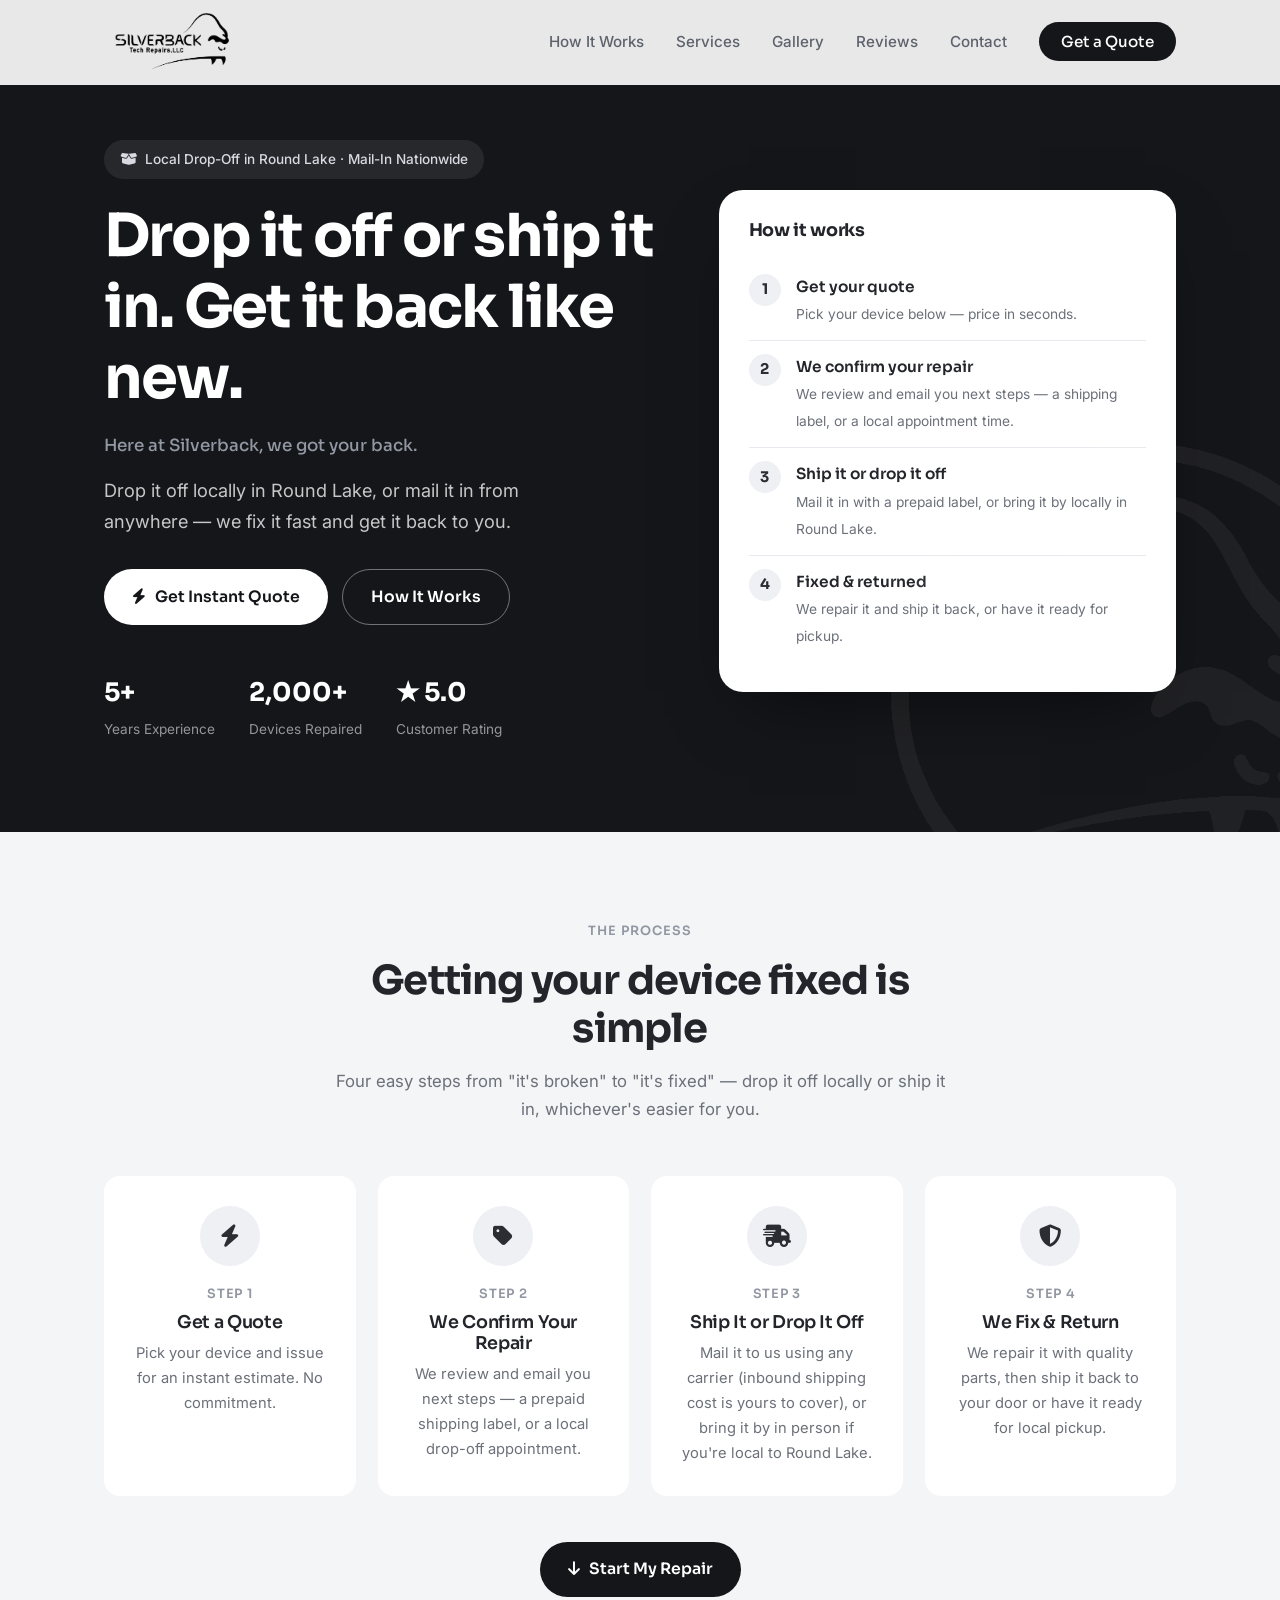
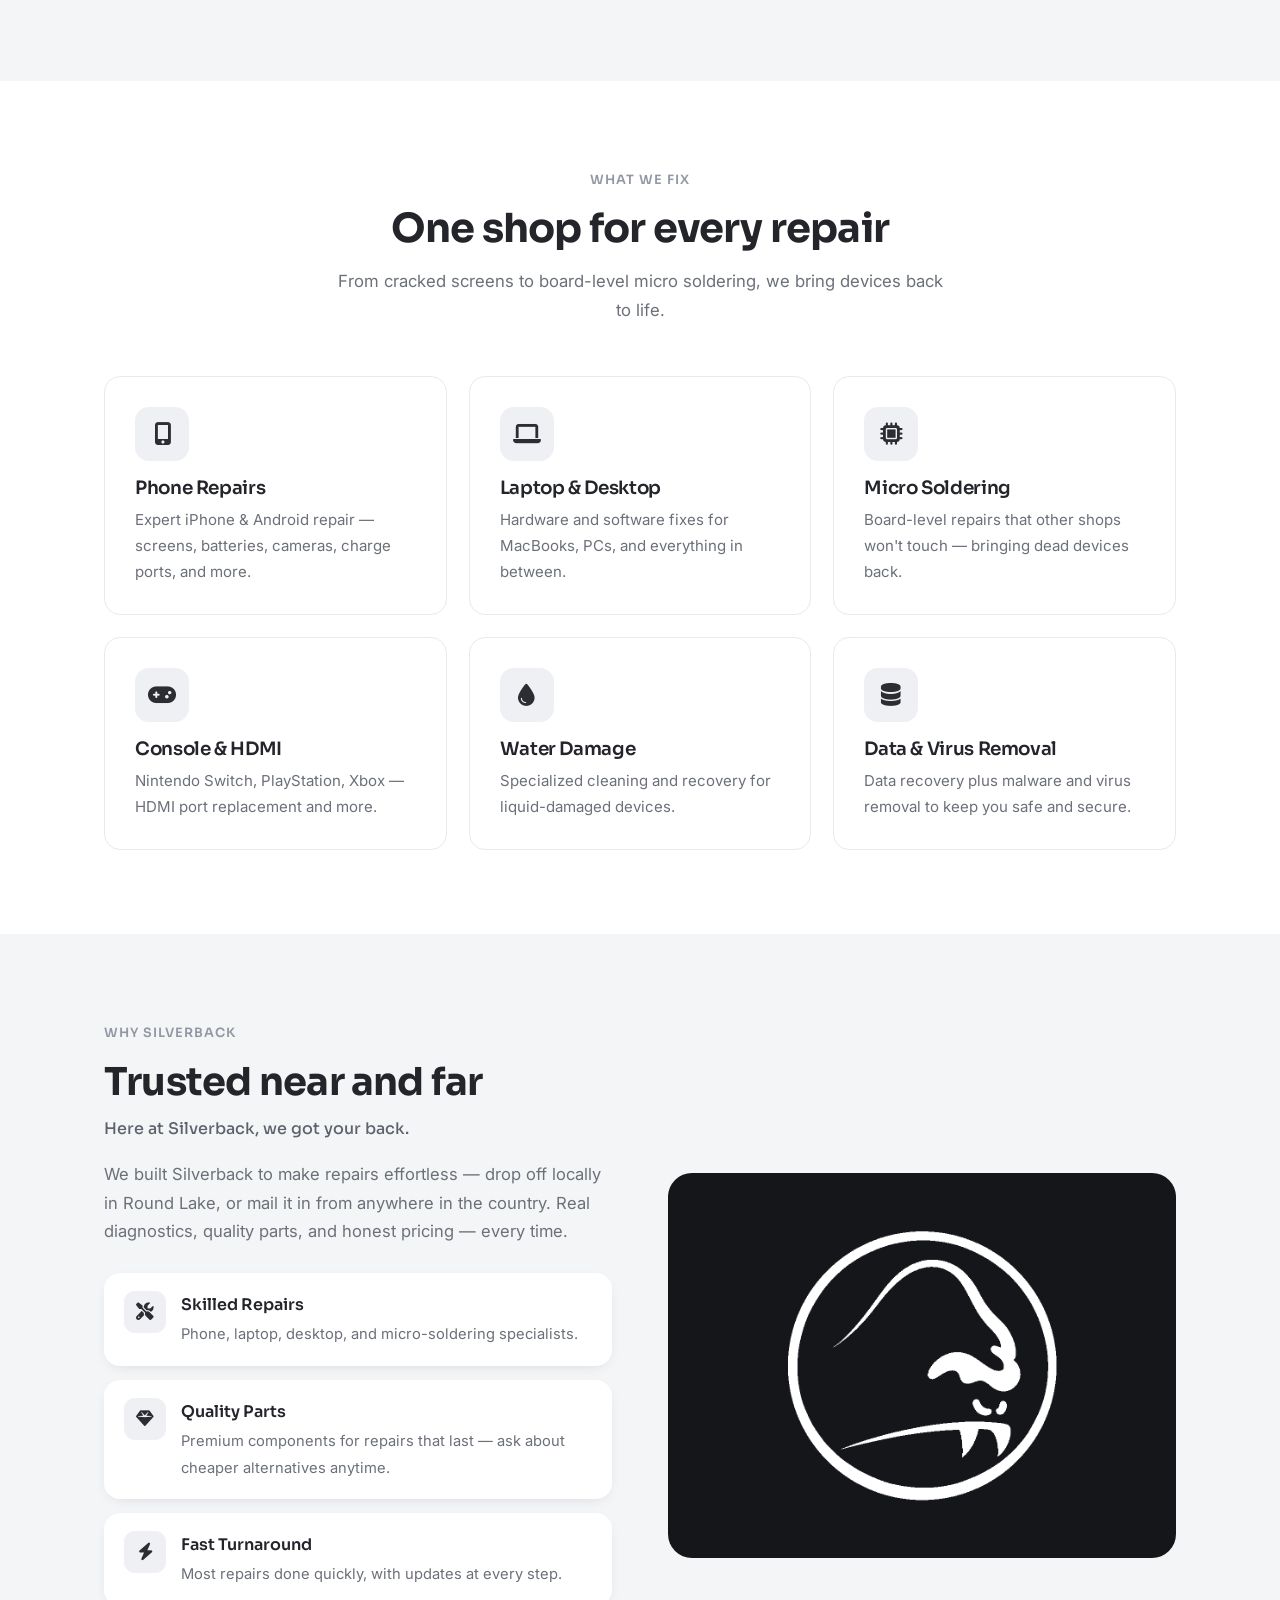
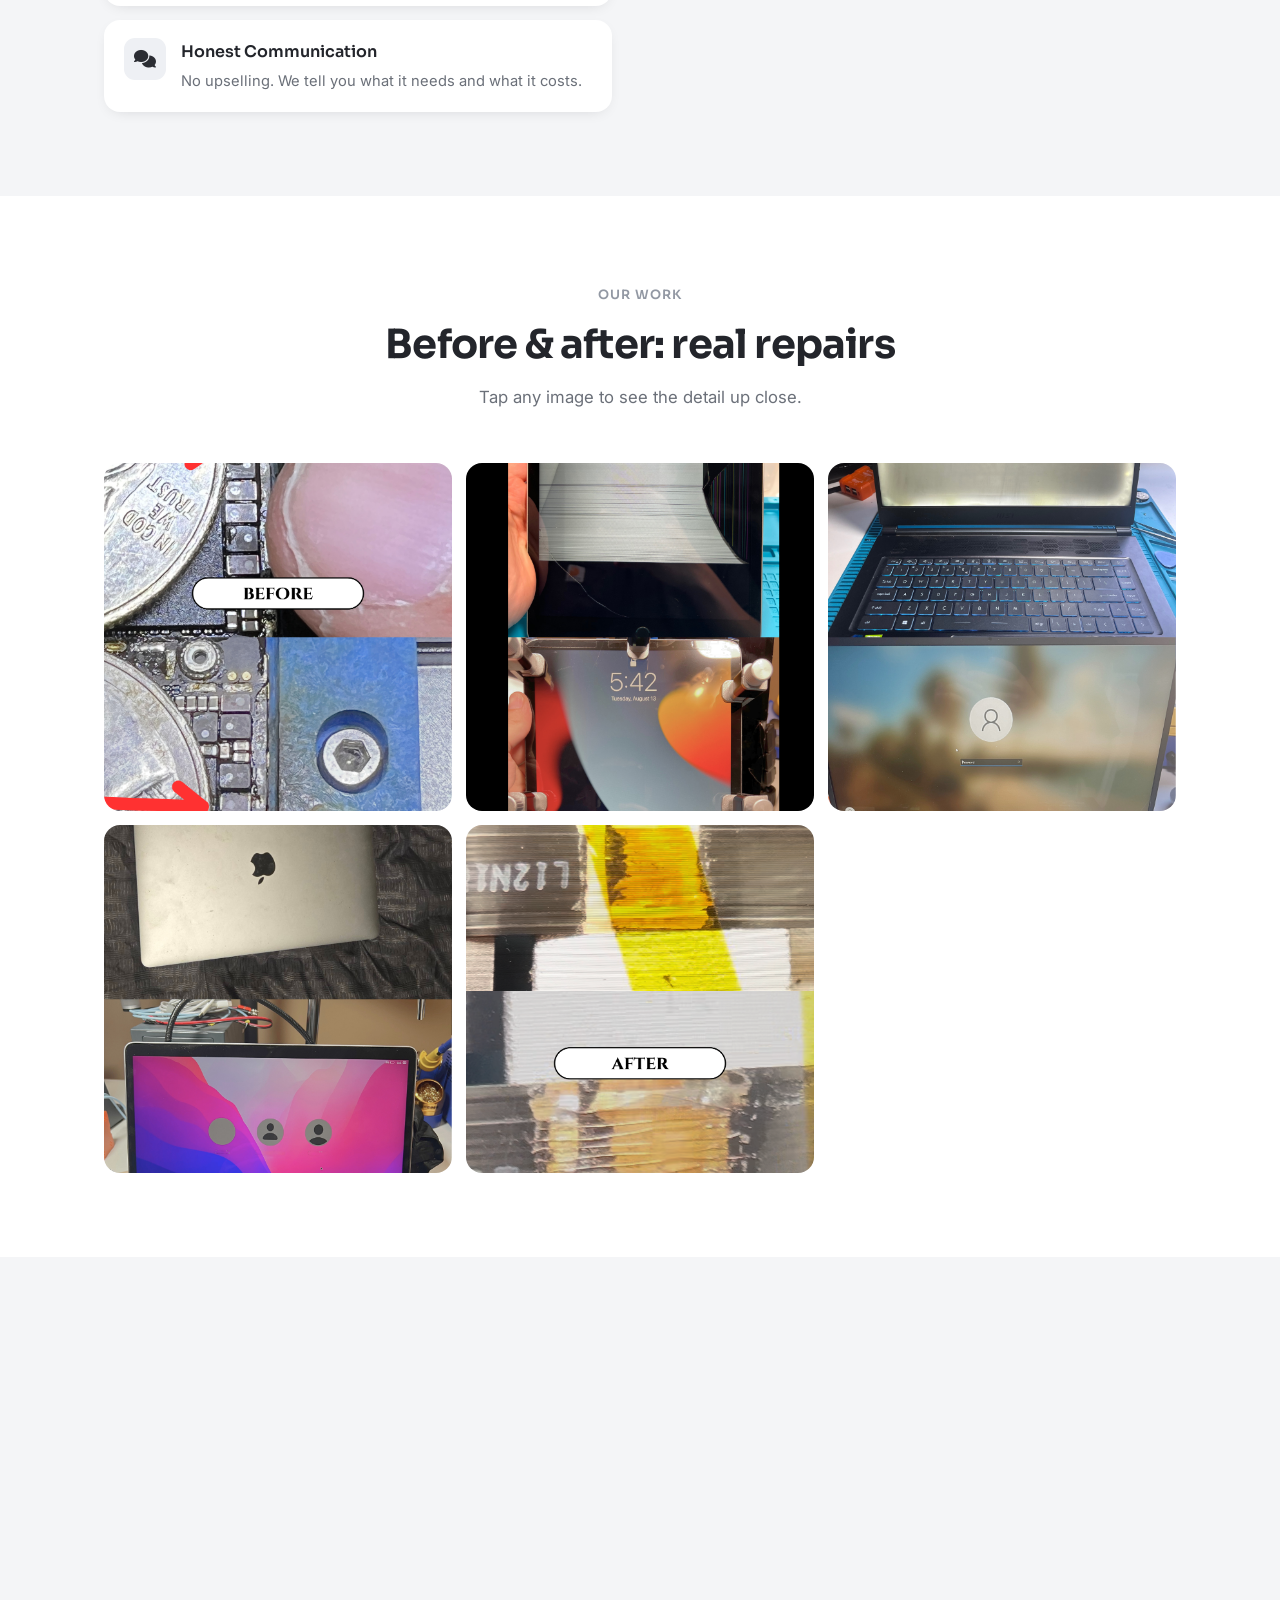
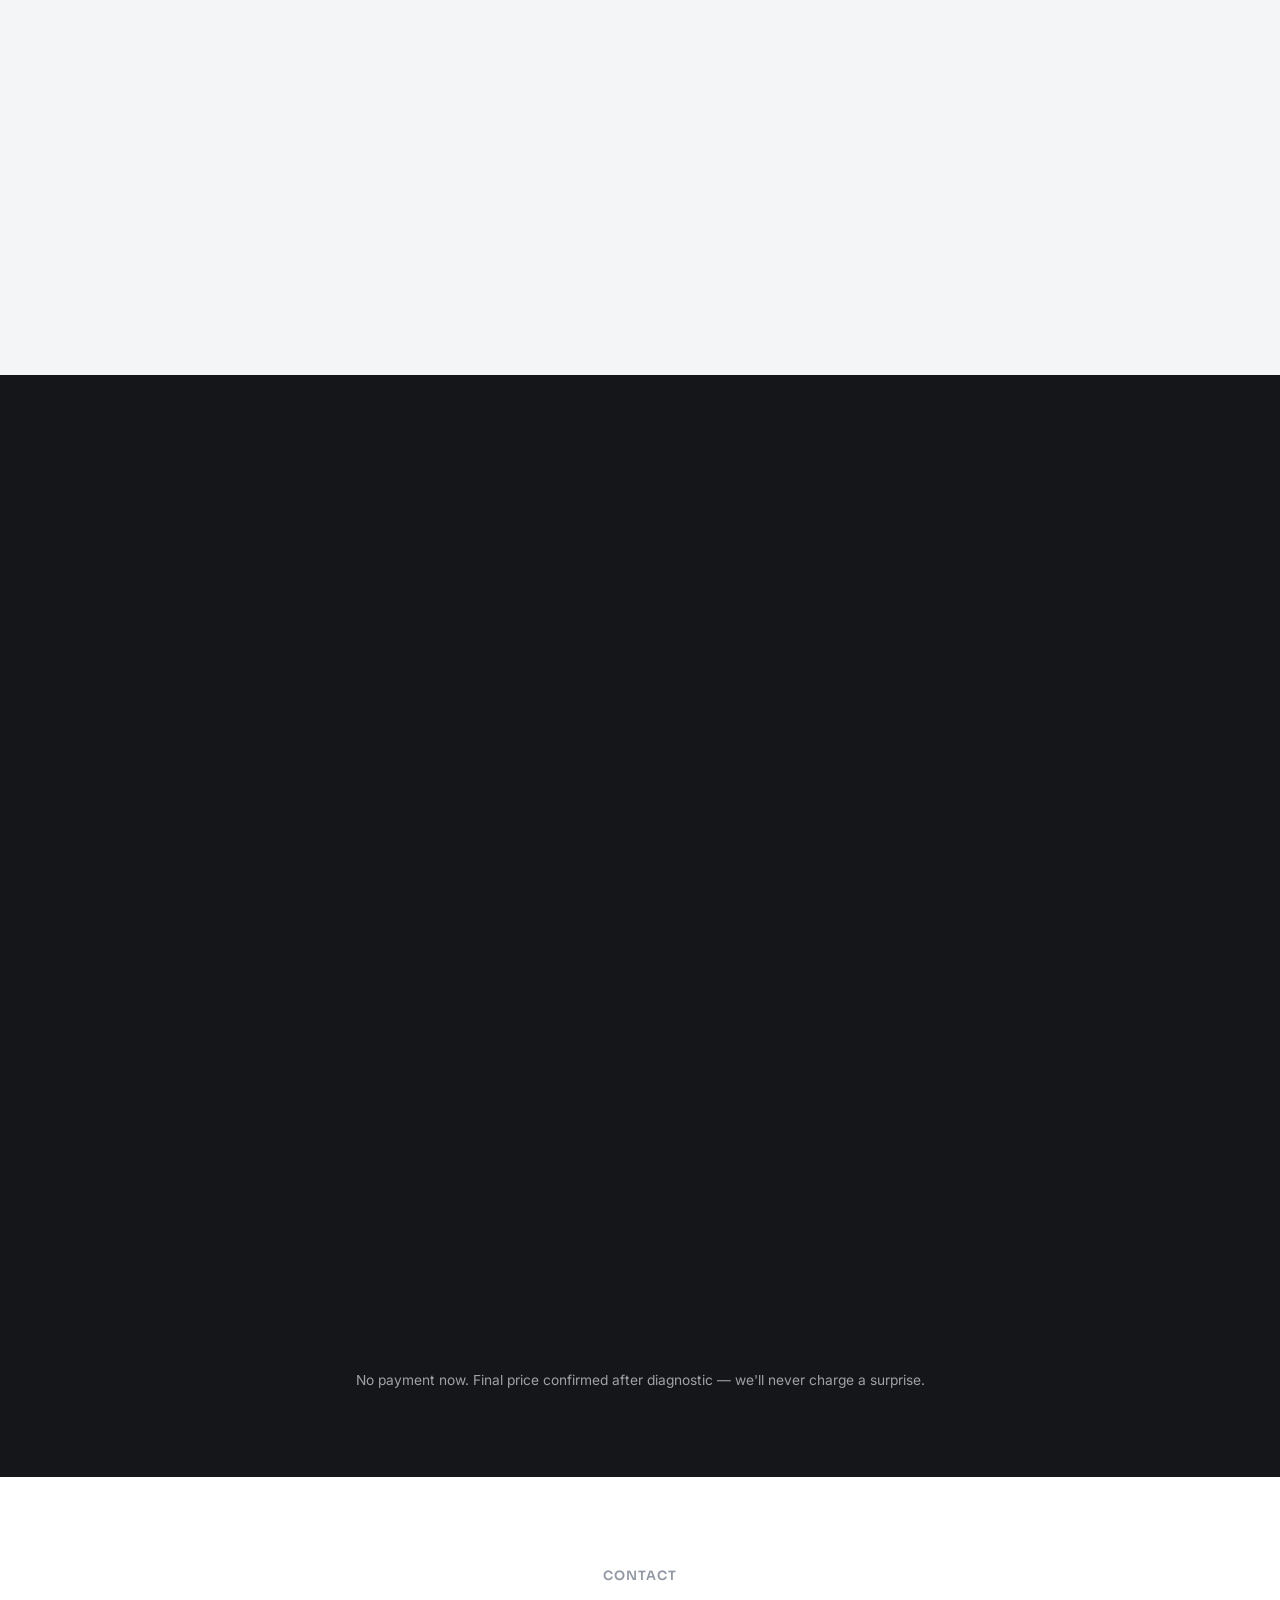
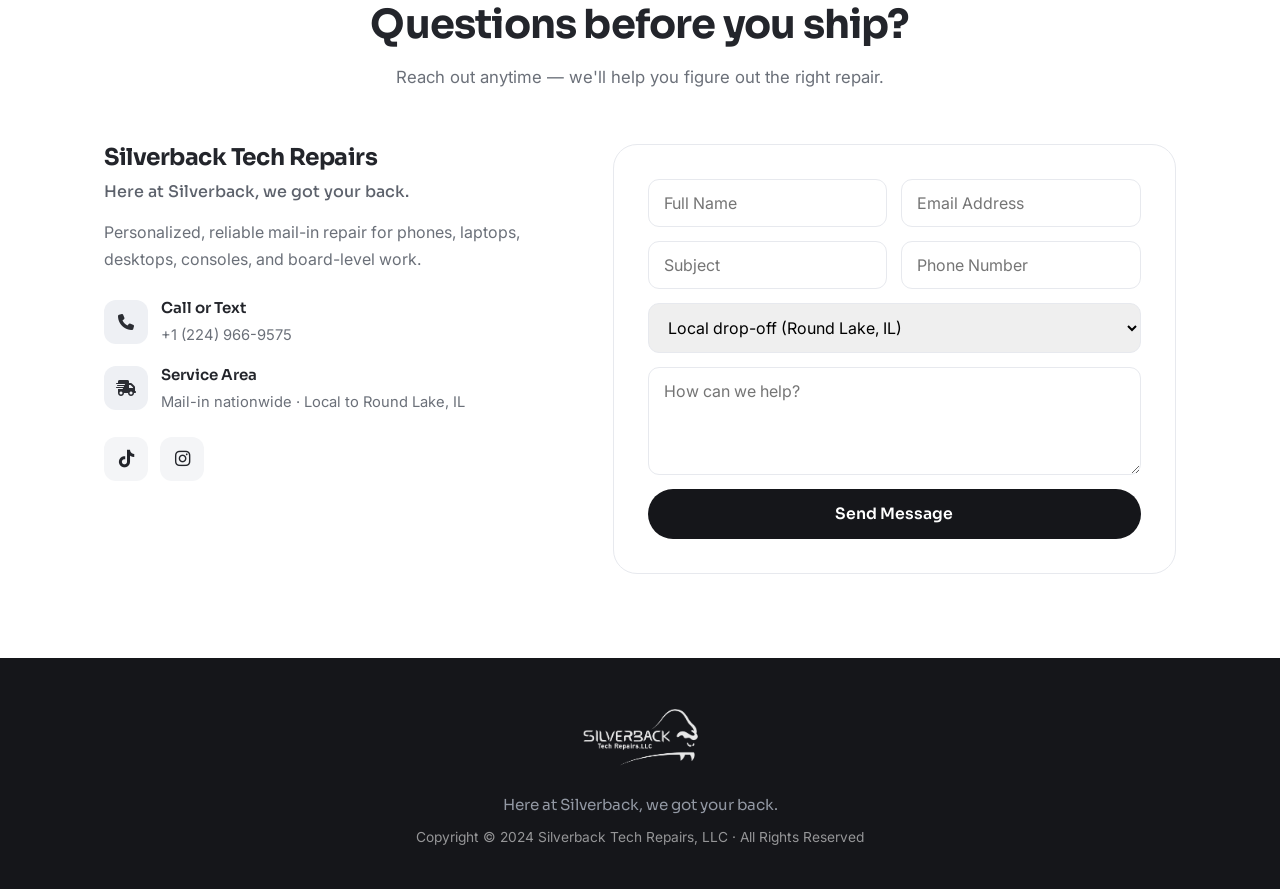
==== commit bc54a4ef: "Rebalance copy for local drop-off alongside mail-in Title, meta, hero, process steps, and about sect" ====
--- a/index.html
+++ b/index.html
@@ -3,13 +3,13 @@
 <head>
     <meta charset="UTF-8">
     <meta name="viewport" content="width=device-width, initial-scale=1.0">
-    <title>Silverback Tech Repairs | Mail-In Phone, Laptop & Console Repair</title>
+    <title>Silverback Tech Repairs | Phone, Laptop & Console Repair — Round Lake, IL</title>
     <link rel="icon" type="image/png" href="assets/images/favicon.png">
     <link rel="shortcut icon" href="assets/images/favicon.png">
-    <meta name="description" content="Mail in your broken device and get it back like new. Silverback Tech Repairs handles phone, laptop, desktop, console, and board-level repairs. Get an instant quote in seconds. Here at Silverback, we got your back.">
+    <meta name="description" content="Local drop-off in Round Lake, IL or mail in from anywhere — Silverback Tech Repairs handles phone, laptop, desktop, console, and board-level repairs. Get an instant quote in seconds. Here at Silverback, we got your back.">
     <meta name="author" content="Silverback Tech Repairs">
-    <meta property="og:title" content="Silverback Tech Repairs | Mail-In Device Repair">
-    <meta property="og:description" content="Mail in your broken device, get an instant quote, and get it back like new.">
+    <meta property="og:title" content="Silverback Tech Repairs | Local Drop-Off & Mail-In Device Repair">
+    <meta property="og:description" content="Drop off locally in Round Lake, IL or mail in from anywhere — get an instant quote and get it back like new.">
     <meta property="og:image" content="https://www.silverbackrepairs.com/assets/images/logo_dark.png">
     <meta property="og:url" content="https://www.silverbackrepairs.com/">
     <meta property="og:type" content="website">
@@ -24,7 +24,7 @@
     <script src="https://code.jquery.com/jquery-3.6.0.min.js"></script>
     <script src="https://cdn.jsdelivr.net/npm/lightbox2@2.11.3/dist/js/lightbox.min.js"></script>
     <script type="application/ld+json">
-    {"@context":"https://schema.org","@type":"ComputerRepair","name":"Silverback Tech Repairs","image":"https://www.silverbackrepairs.com/assets/images/logo_dark.png","url":"https://www.silverbackrepairs.com","telephone":"+1-224-966-9575","description":"Mail-in phone, laptop, desktop, board-level micro soldering, HDMI repair, data recovery, and virus removal.","areaServed":{"@type":"Place","name":"United States"},"priceRange":"$$","slogan":"Here at Silverback, we got your back.","sameAs":["https://www.instagram.com/silverbacktech","https://www.tiktok.com/@silverbackrepairs"]}
+    {"@context":"https://schema.org","@type":"ComputerRepair","name":"Silverback Tech Repairs","image":"https://www.silverbackrepairs.com/assets/images/logo_dark.png","url":"https://www.silverbackrepairs.com","telephone":"+1-224-966-9575","description":"Local drop-off phone, laptop, desktop, board-level micro soldering, HDMI repair, data recovery, and virus removal in Round Lake, IL — plus mail-in repair nationwide.","areaServed":{"@type":"Place","name":"United States"},"priceRange":"$$","slogan":"Here at Silverback, we got your back.","sameAs":["https://www.instagram.com/silverbacktech","https://www.tiktok.com/@silverbackrepairs"]}
     </script>
 <style>
 :root{
@@ -214,10 +214,10 @@
 <section class="hero" id="home">
   <div class="container hero-grid">
     <div class="hero-copy">
-      <span class="hero-badge"><i class="fas fa-box-open"></i> Nationwide Mail-In Repair</span>
-      <h1>Ship it broken. Get it back like new.</h1>
+      <span class="hero-badge"><i class="fas fa-box-open"></i> Local Drop-Off in Round Lake · Mail-In Nationwide</span>
+      <h1>Drop it off or ship it in. Get it back like new.</h1>
       <p class="slogan">Here at Silverback, we got your back.</p>
-      <p class="lede">No appointments. No store hours. Mail us your phone, laptop, console, or board-level repair — we fix it fast and ship it right back.</p>
+      <p class="lede">Drop it off locally in Round Lake, or mail it in from anywhere — we fix it fast and get it back to you.</p>
       <div class="hero-actions">
         <a href="#quote" class="btn btn-light"><i class="fas fa-bolt"></i> Get Instant Quote</a>
         <a href="#how" class="btn btn-outline">How It Works</a>
@@ -231,9 +231,9 @@
     <div class="ship-card">
       <h4>How it works</h4>
       <div class="ship-step"><div class="n">1</div><div><b>Get your quote</b><small>Pick your device below — price in seconds.</small></div></div>
-      <div class="ship-step"><div class="n">2</div><div><b>We confirm your repair</b><small>We review and email you a confirmation with our address.</small></div></div>
-      <div class="ship-step"><div class="n">3</div><div><b>Pack & ship it in</b><small>Box it up and ship it to us — inbound shipping is on you.</small></div></div>
-      <div class="ship-step"><div class="n">4</div><div><b>Fixed & returned</b><small>We repair it and ship it back to your door.</small></div></div>
+      <div class="ship-step"><div class="n">2</div><div><b>We confirm your repair</b><small>We review and email you next steps — a shipping label, or a local appointment time.</small></div></div>
+      <div class="ship-step"><div class="n">3</div><div><b>Ship it or drop it off</b><small>Mail it in with a prepaid label, or bring it by locally in Round Lake.</small></div></div>
+      <div class="ship-step"><div class="n">4</div><div><b>Fixed & returned</b><small>We repair it and ship it back, or have it ready for pickup.</small></div></div>
     </div>
   </div>
 </section>
@@ -241,14 +241,14 @@
   <div class="container">
     <div class="section-head reveal">
       <span class="eyebrow">The Process</span>
-      <h2>Mailing in your device is simple</h2>
-      <p>Four easy steps from "it's broken" to "it's fixed." You never have to leave the house.</p>
+      <h2>Getting your device fixed is simple</h2>
+      <p>Four easy steps from "it's broken" to "it's fixed" — drop it off locally or ship it in, whichever's easier for you.</p>
     </div>
     <div class="steps-grid">
       <div class="step-card reveal"><div class="ic"><i class="fas fa-bolt"></i></div><div class="stepno">STEP 1</div><h3>Get a Quote</h3><p>Pick your device and issue for an instant estimate. No commitment.</p></div>
-      <div class="step-card reveal"><div class="ic"><i class="fas fa-tag"></i></div><div class="stepno">STEP 2</div><h3>We Confirm Your Repair</h3><p>We review and email you a confirmation with our address and instructions.</p></div>
-      <div class="step-card reveal"><div class="ic"><i class="fas fa-truck-fast"></i></div><div class="stepno">STEP 3</div><h3>Pack & Ship It In</h3><p>Box it up and ship it to us using any carrier — inbound shipping cost is yours to cover.</p></div>
-      <div class="step-card reveal"><div class="ic"><i class="fas fa-shield-halved"></i></div><div class="stepno">STEP 4</div><h3>We Fix & Return</h3><p>We repair it with quality parts and ship it back to your door.</p></div>
+      <div class="step-card reveal"><div class="ic"><i class="fas fa-tag"></i></div><div class="stepno">STEP 2</div><h3>We Confirm Your Repair</h3><p>We review and email you next steps — a prepaid shipping label, or a local drop-off appointment.</p></div>
+      <div class="step-card reveal"><div class="ic"><i class="fas fa-truck-fast"></i></div><div class="stepno">STEP 3</div><h3>Ship It or Drop It Off</h3><p>Mail it to us using any carrier (inbound shipping cost is yours to cover), or bring it by in person if you're local to Round Lake.</p></div>
+      <div class="step-card reveal"><div class="ic"><i class="fas fa-shield-halved"></i></div><div class="stepno">STEP 4</div><h3>We Fix & Return</h3><p>We repair it with quality parts, then ship it back to your door or have it ready for local pickup.</p></div>
     </div>
     <div class="steps-cta reveal"><a href="#quote" class="btn btn-primary"><i class="fas fa-arrow-down"></i> Start My Repair</a></div>
   </div>
@@ -274,9 +274,9 @@
   <div class="container about-grid">
     <div class="about-copy reveal">
       <span class="eyebrow">Why Silverback</span>
-      <h2>Trusted by people who can't just walk in</h2>
+      <h2>Trusted near and far</h2>
       <p class="slogan">Here at Silverback, we got your back.</p>
-      <p class="body">We built Silverback around mail-in repair so anyone, anywhere, can get expert service without driving across town or waiting on an appointment. Real diagnostics, quality parts, and honest pricing — every time.</p>
+      <p class="body">We built Silverback to make repairs effortless — drop off locally in Round Lake, or mail it in from anywhere in the country. Real diagnostics, quality parts, and honest pricing — every time.</p>
       <div class="why-list">
         <div class="why-item"><div class="ic"><i class="fas fa-screwdriver-wrench"></i></div><div><b>Skilled Repairs</b><span>Phone, laptop, desktop, and micro-soldering specialists.</span></div></div>
         <div class="why-item"><div class="ic"><i class="fas fa-gem"></i></div><div><b>Quality Parts</b><span>Premium components for repairs that last — ask about cheaper alternatives anytime.</span></div></div>
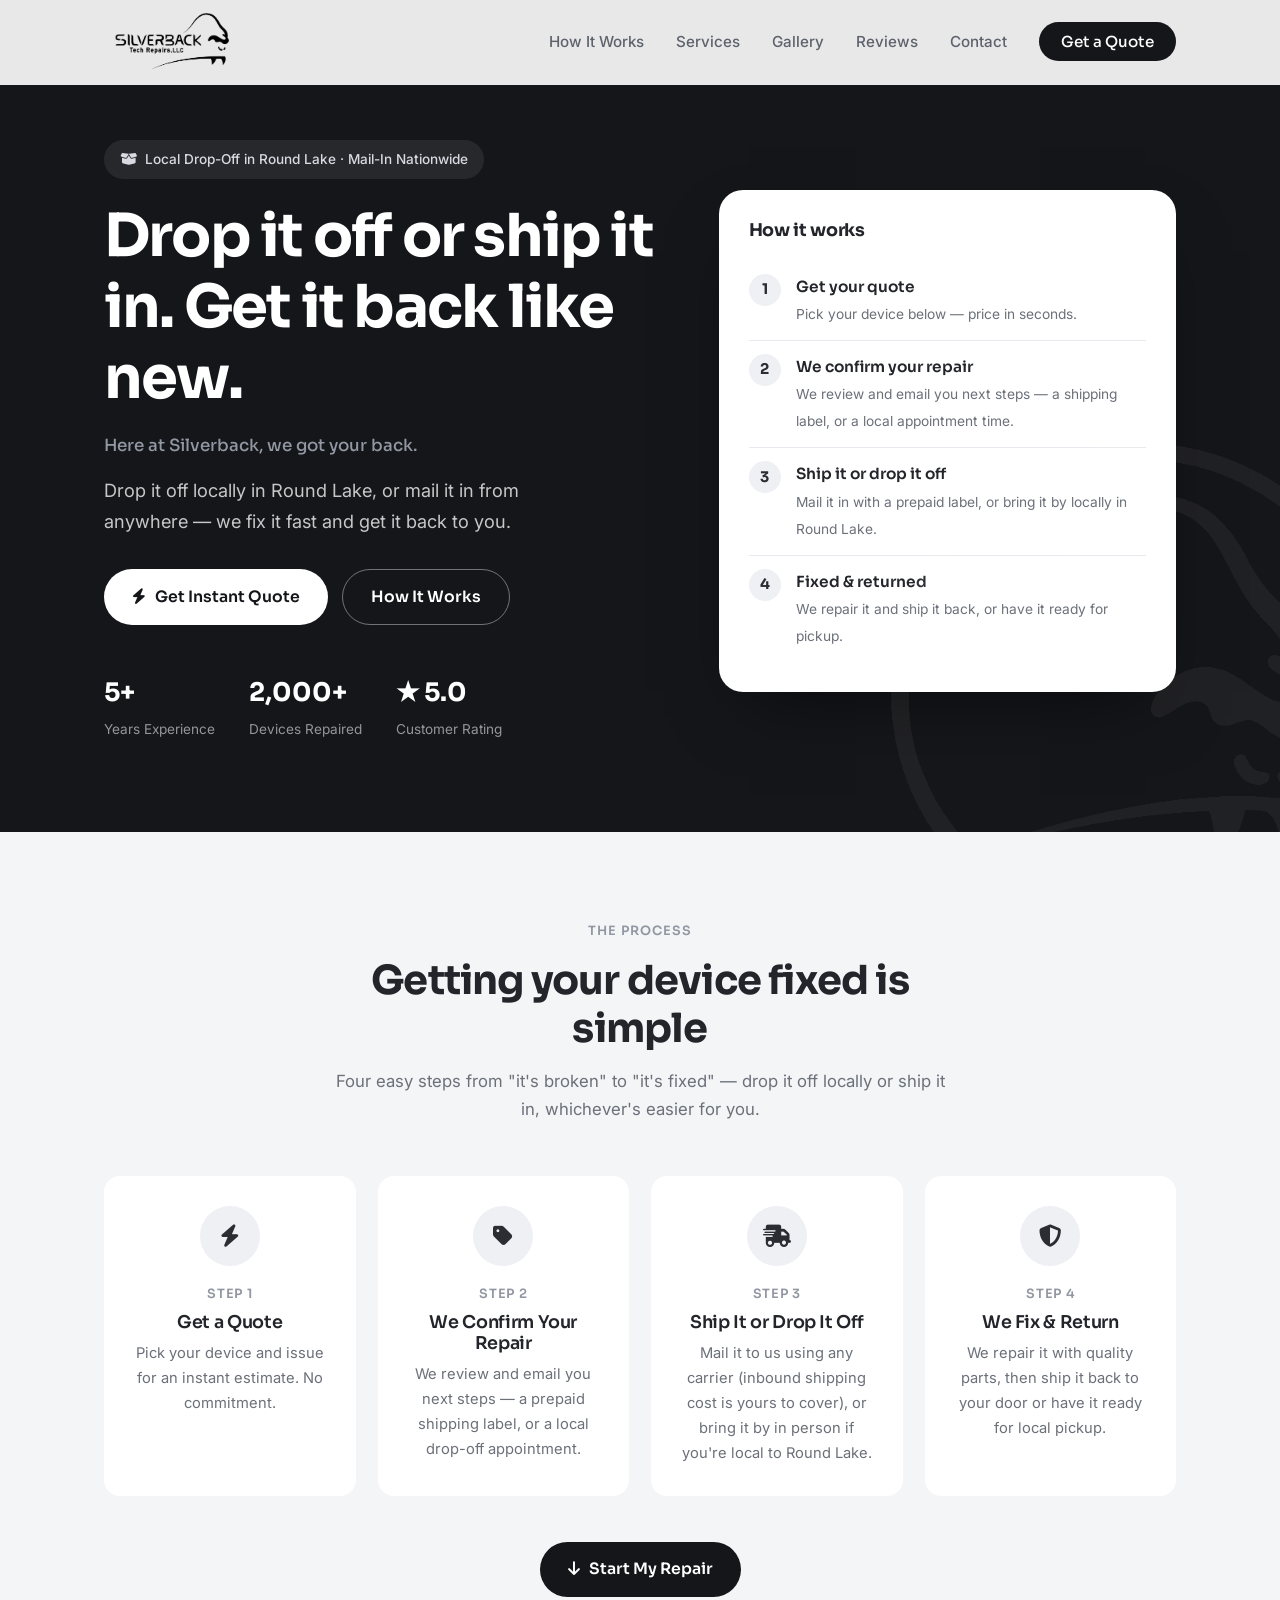
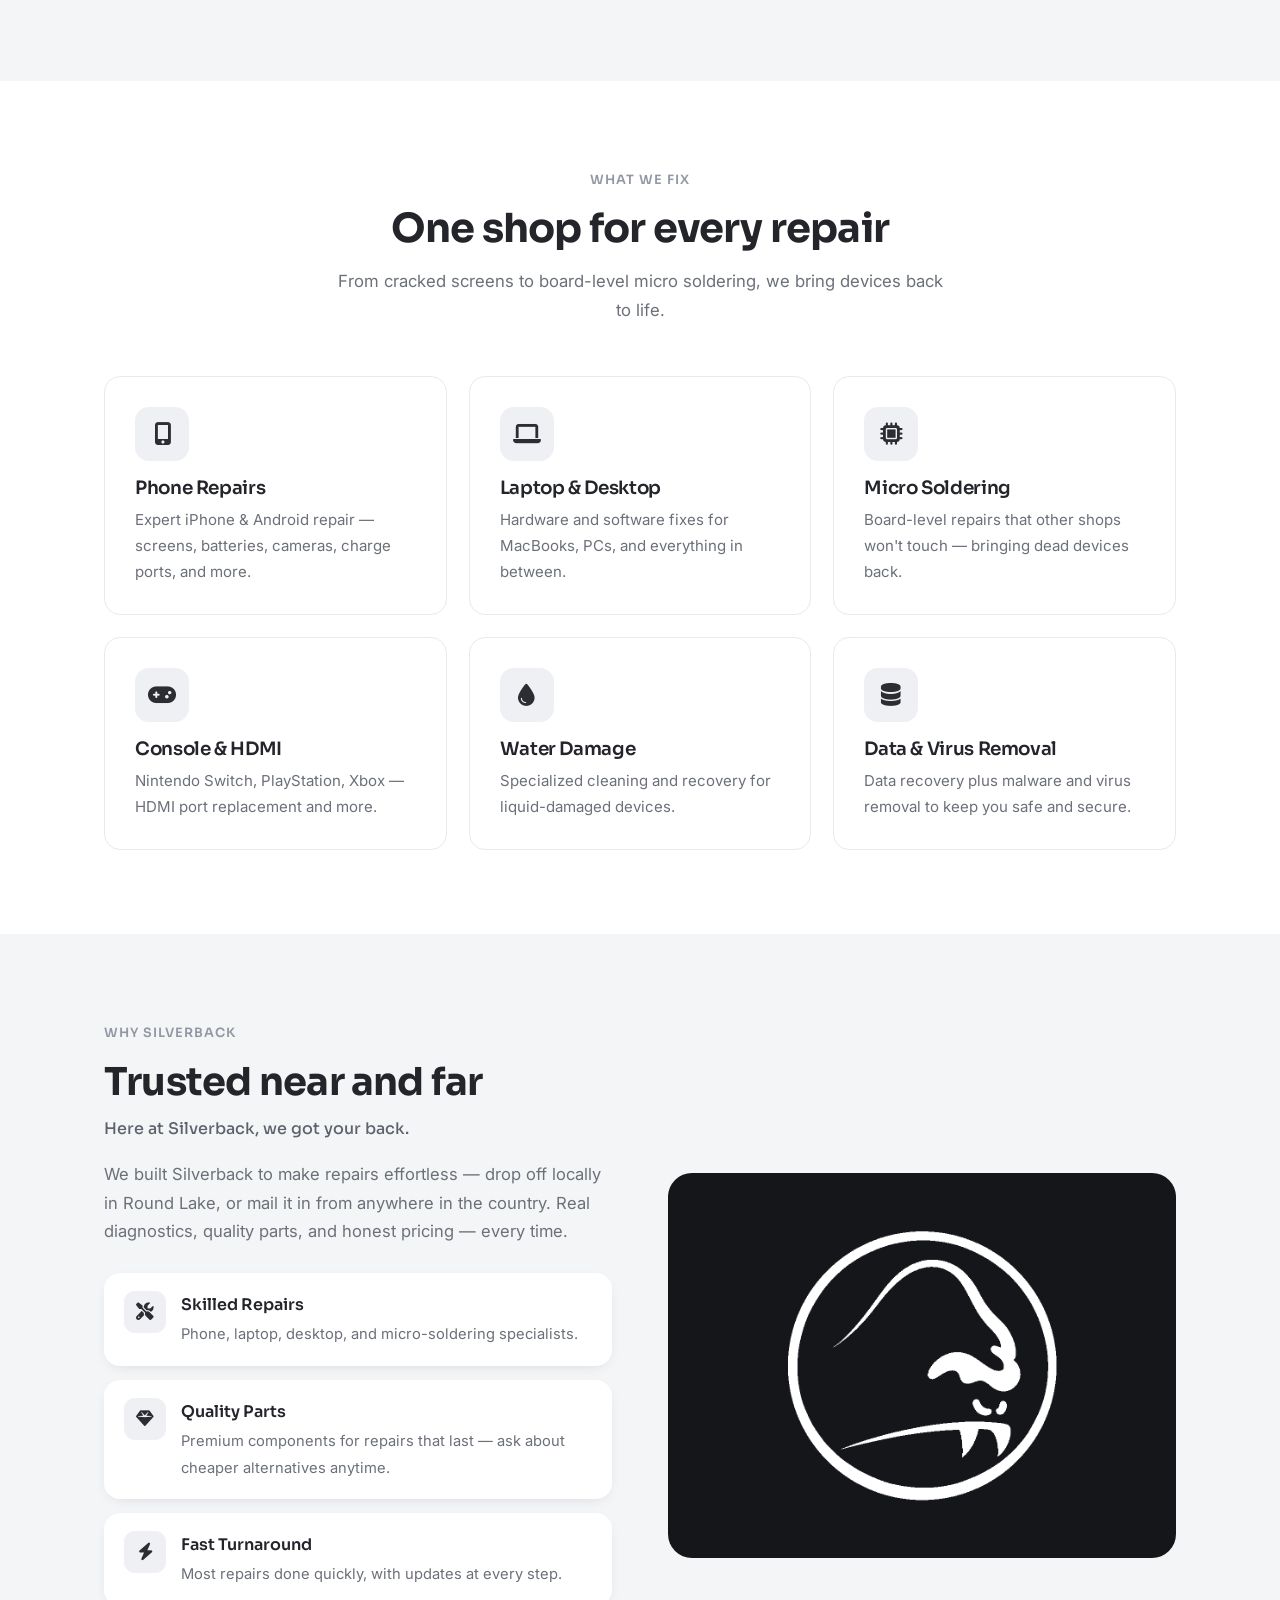
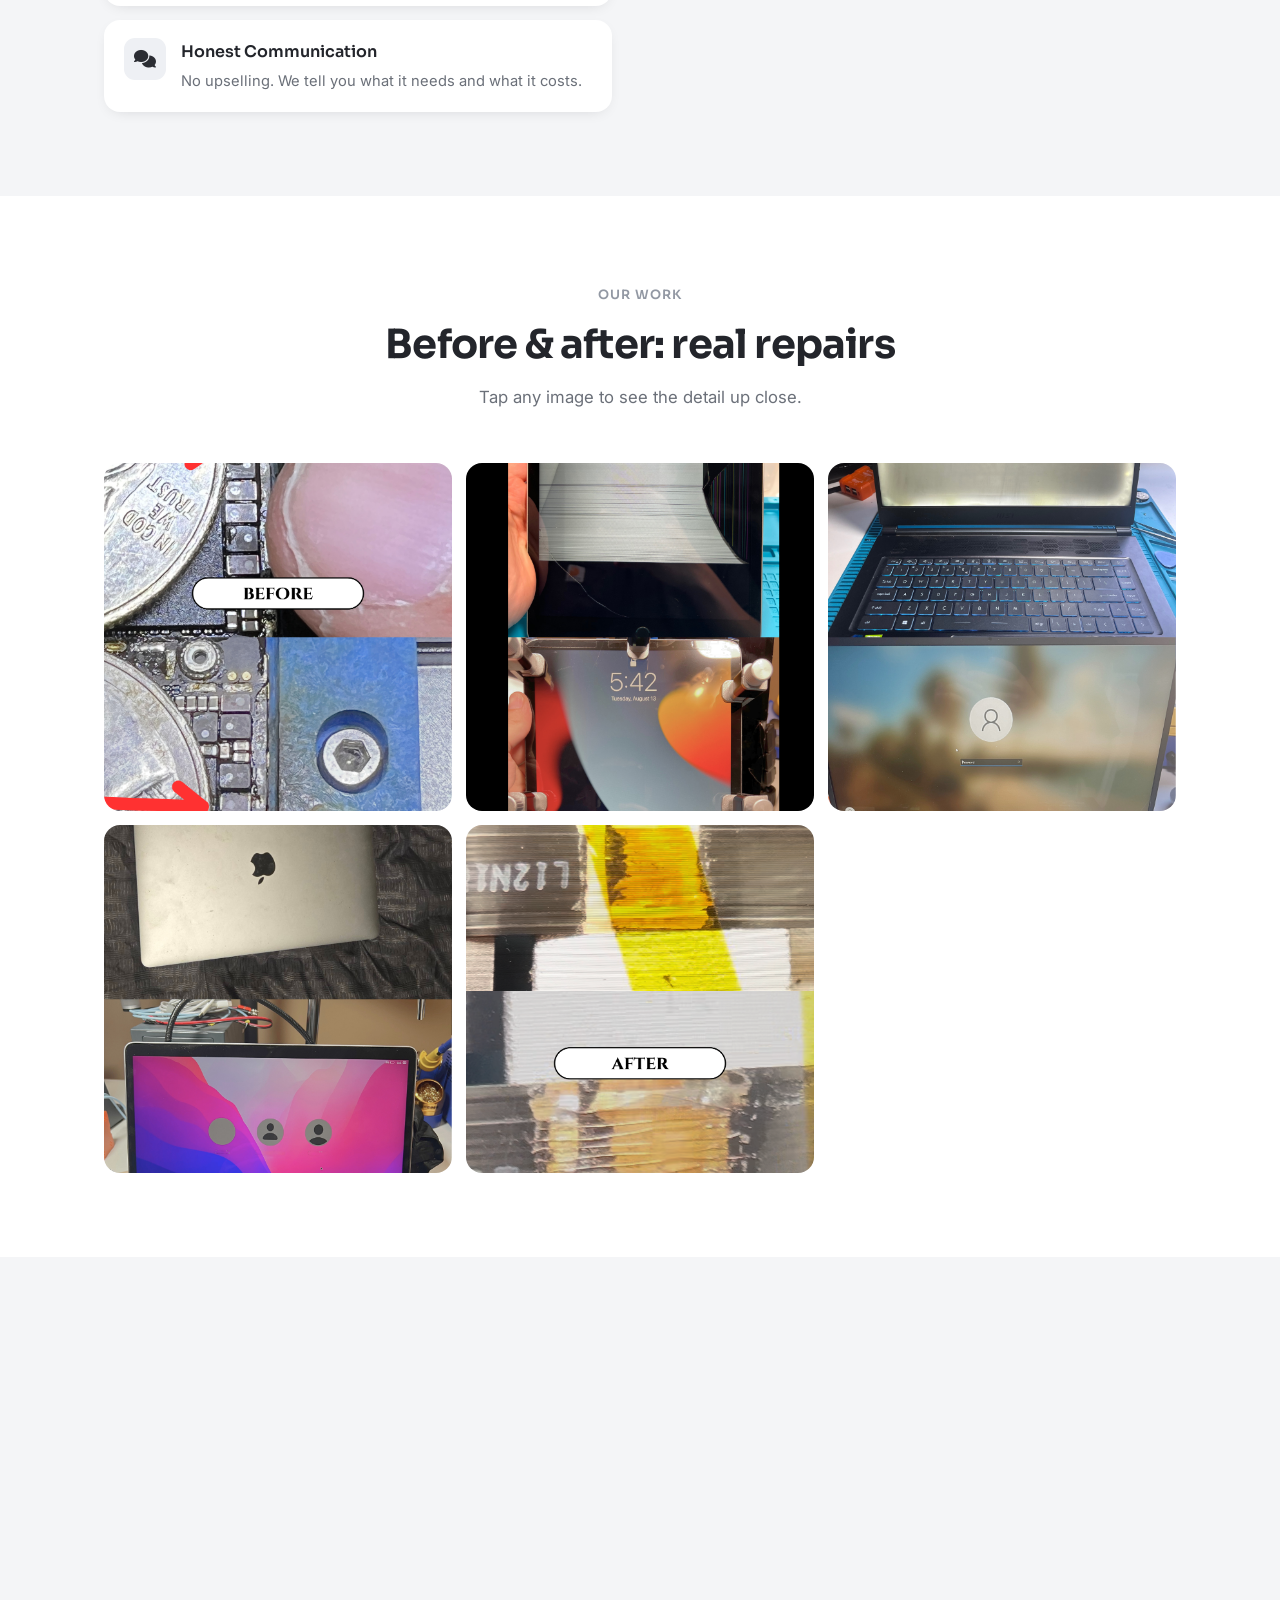
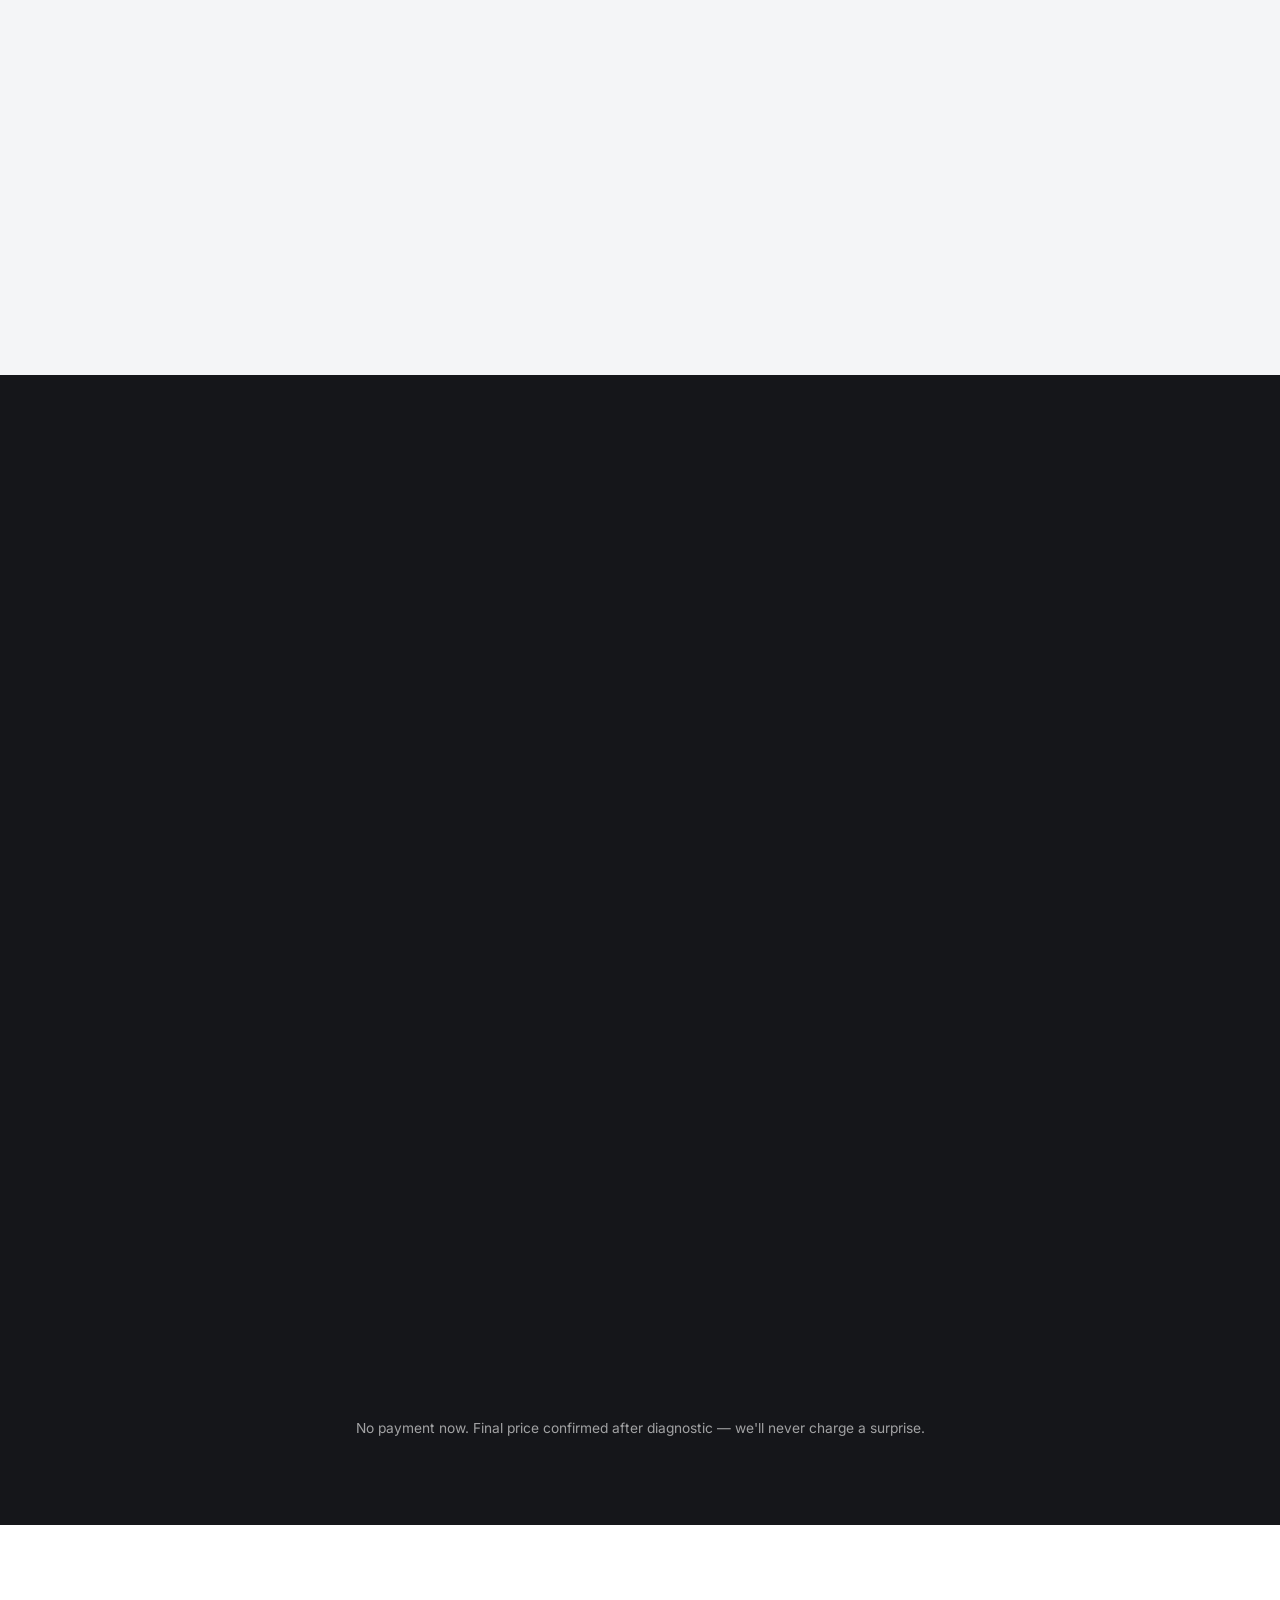
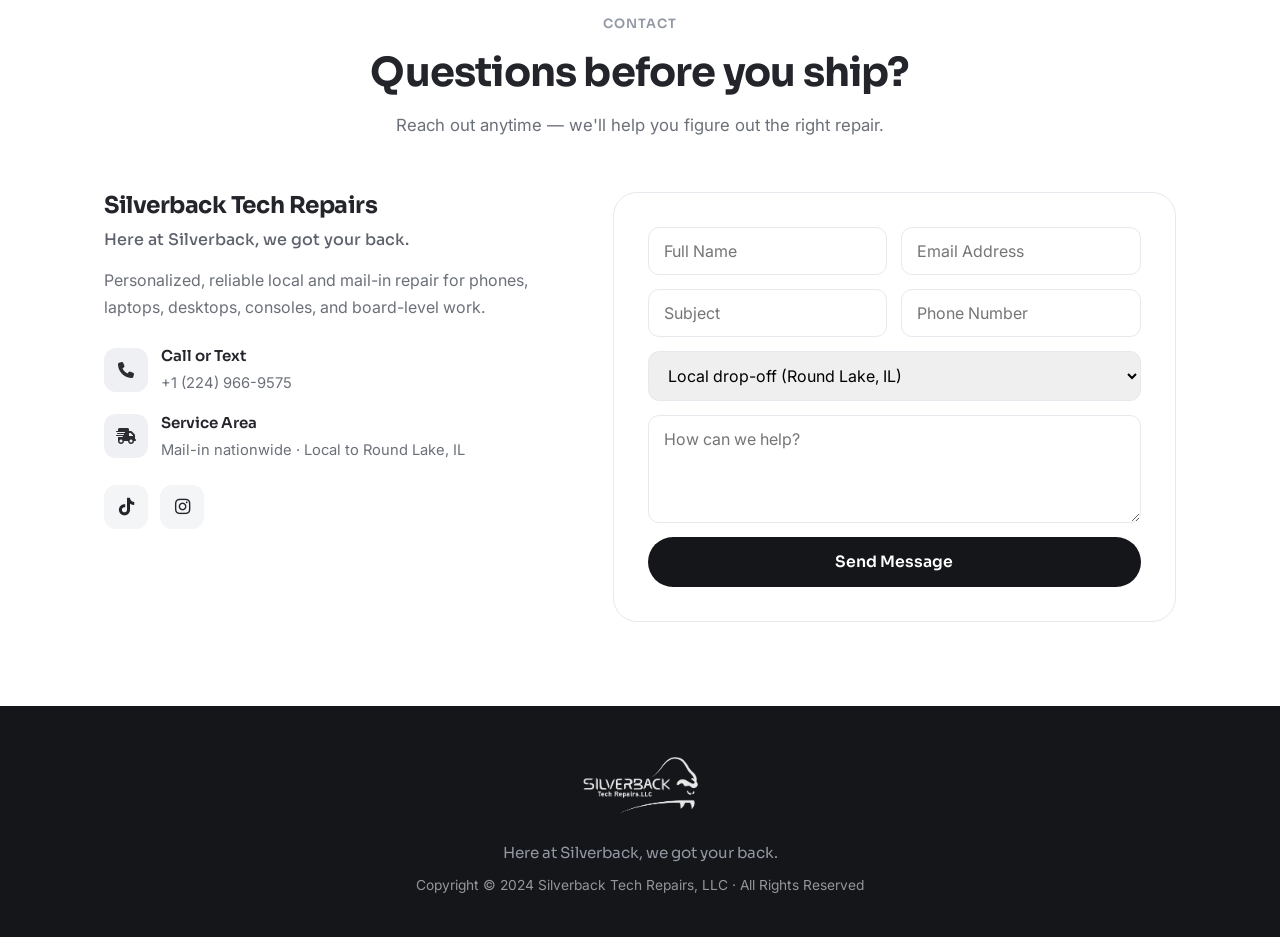
==== commit 41e52dac: "Fix remaining mail-in-only copy in quote form heading and footer Missed the quote section's own head" ====
--- a/index.html
+++ b/index.html
@@ -327,8 +327,8 @@
   <div class="container">
     <div class="section-head reveal">
       <span class="eyebrow">Instant Quote</span>
-      <h2>Get your price, then mail it in</h2>
-      <p>Pick your device and issue for an instant estimate. Submit and we'll confirm your repair — then you ship it in, we fix it and send it back.</p>
+      <h2>Get your price, then drop it off or ship it in</h2>
+      <p>Pick your device and issue for an instant estimate. Submit and we'll confirm your repair — then drop it off locally or ship it in, we fix it and send it back.</p>
     </div>
     <div class="quote-wrap reveal">
       <div class="qcalc">
@@ -382,7 +382,7 @@
       <div class="contact-info reveal">
         <h3>Silverback Tech Repairs</h3>
         <p class="slogan">Here at Silverback, we got your back.</p>
-        <p>Personalized, reliable mail-in repair for phones, laptops, desktops, consoles, and board-level work.</p>
+        <p>Personalized, reliable local and mail-in repair for phones, laptops, desktops, consoles, and board-level work.</p>
         <div class="contact-line"><div class="ic"><i class="fas fa-phone"></i></div><div><b>Call or Text</b><span>+1 (224) 966-9575</span></div></div>
         <div class="contact-line"><div class="ic"><i class="fas fa-truck-fast"></i></div><div><b>Service Area</b><span>Mail-in nationwide · Local to Round Lake, IL</span></div></div>
         <div class="socials">
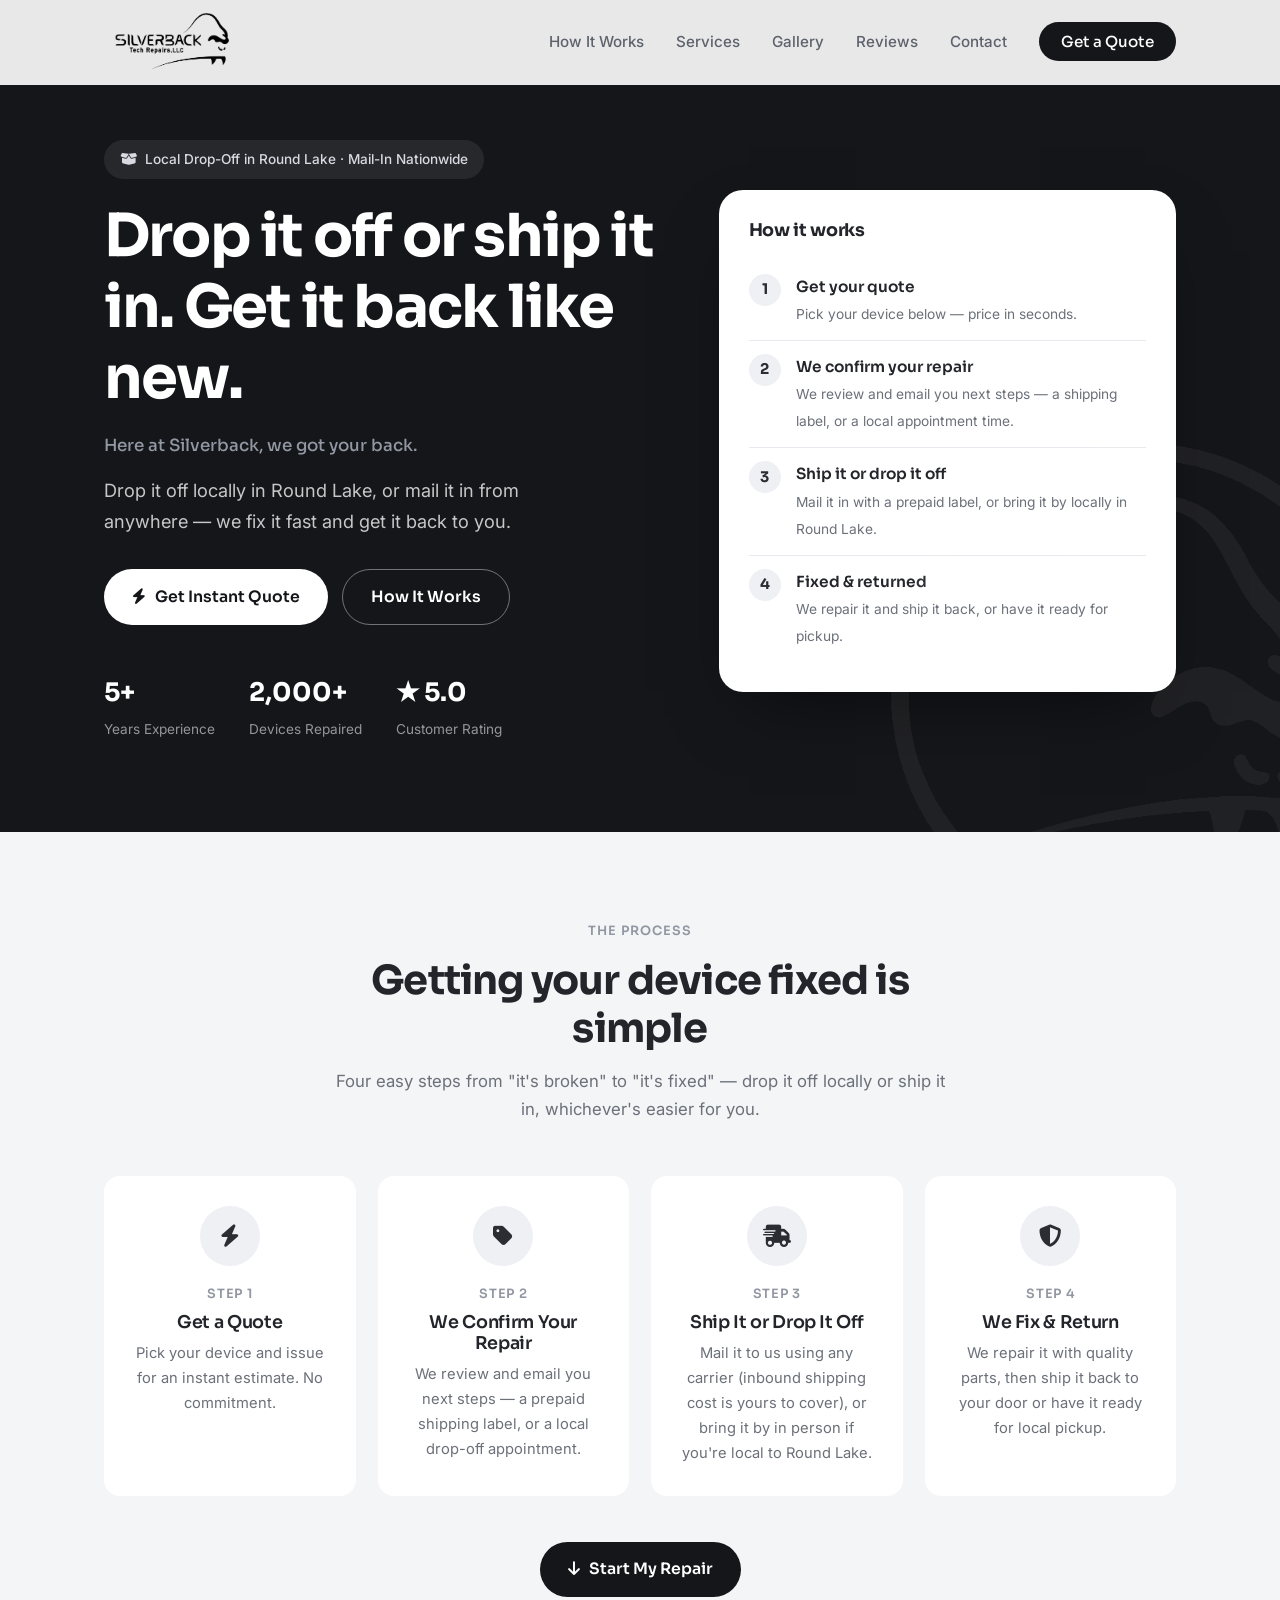
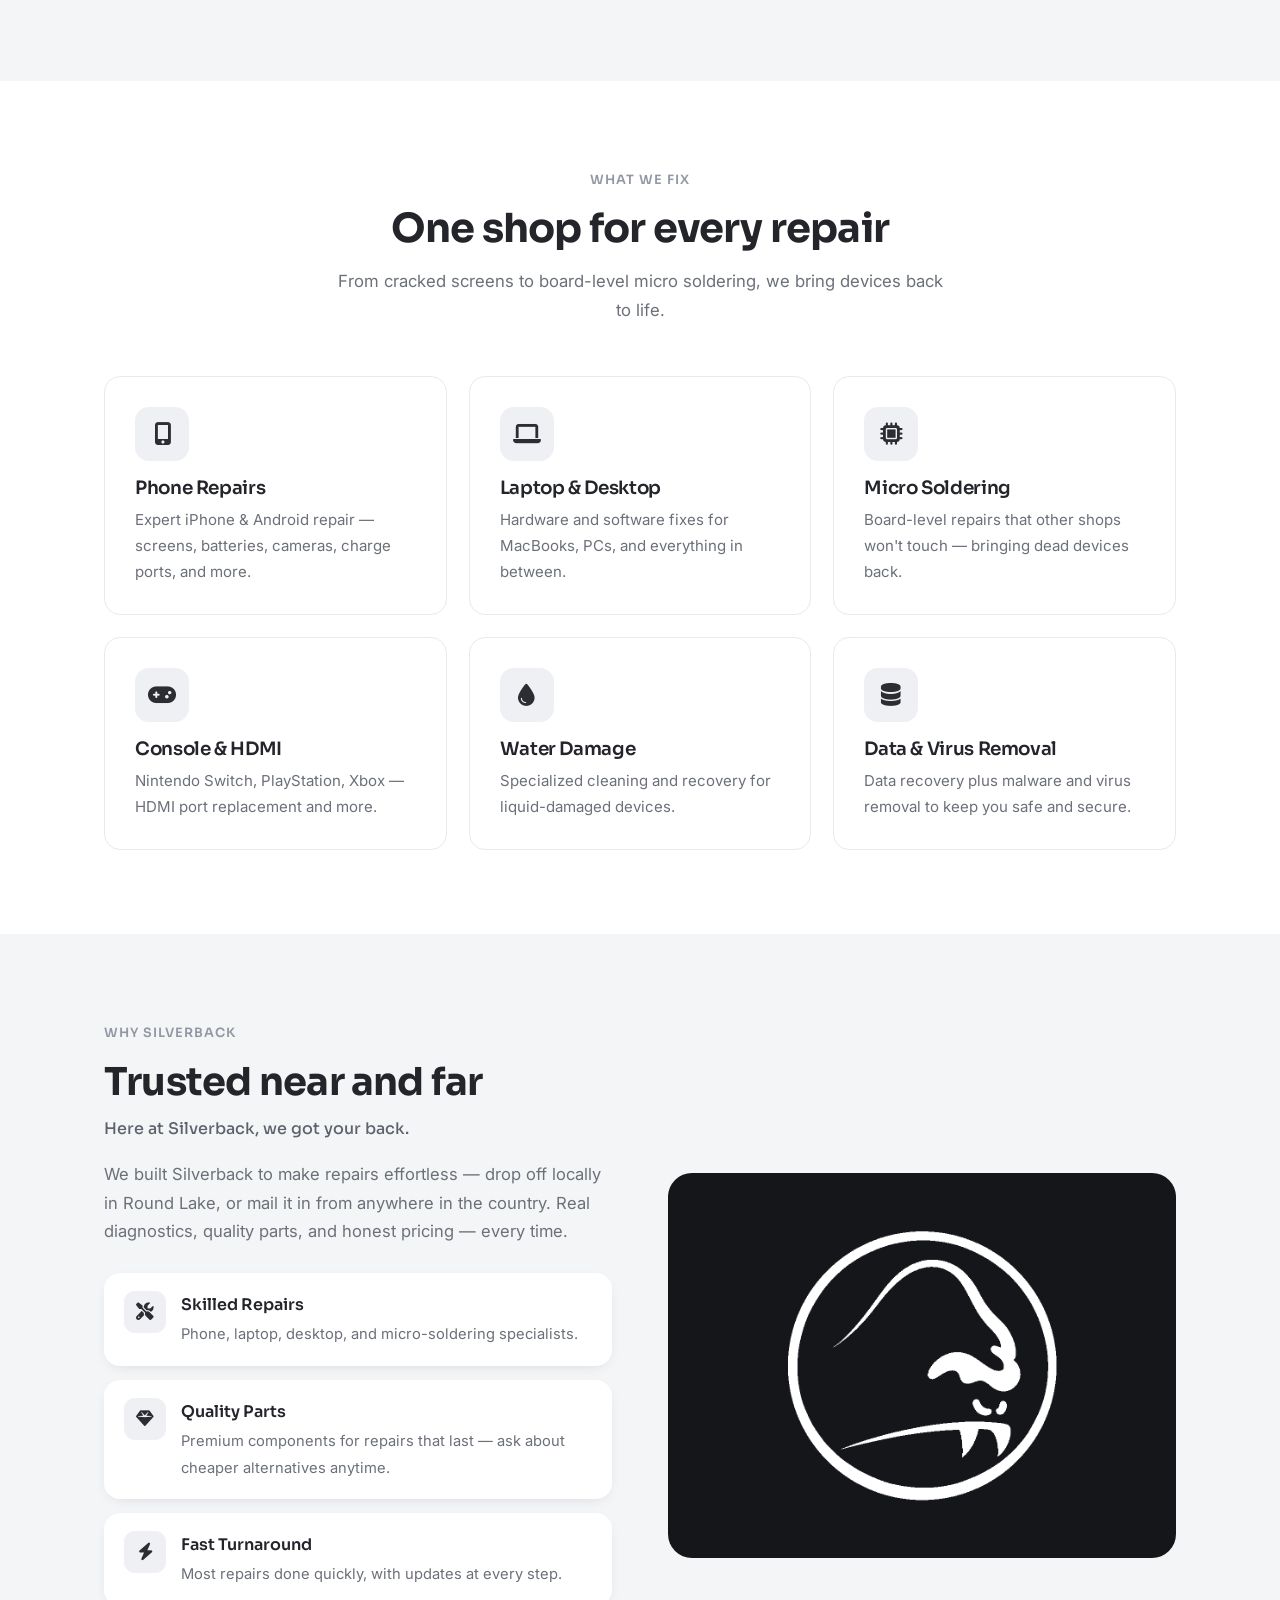
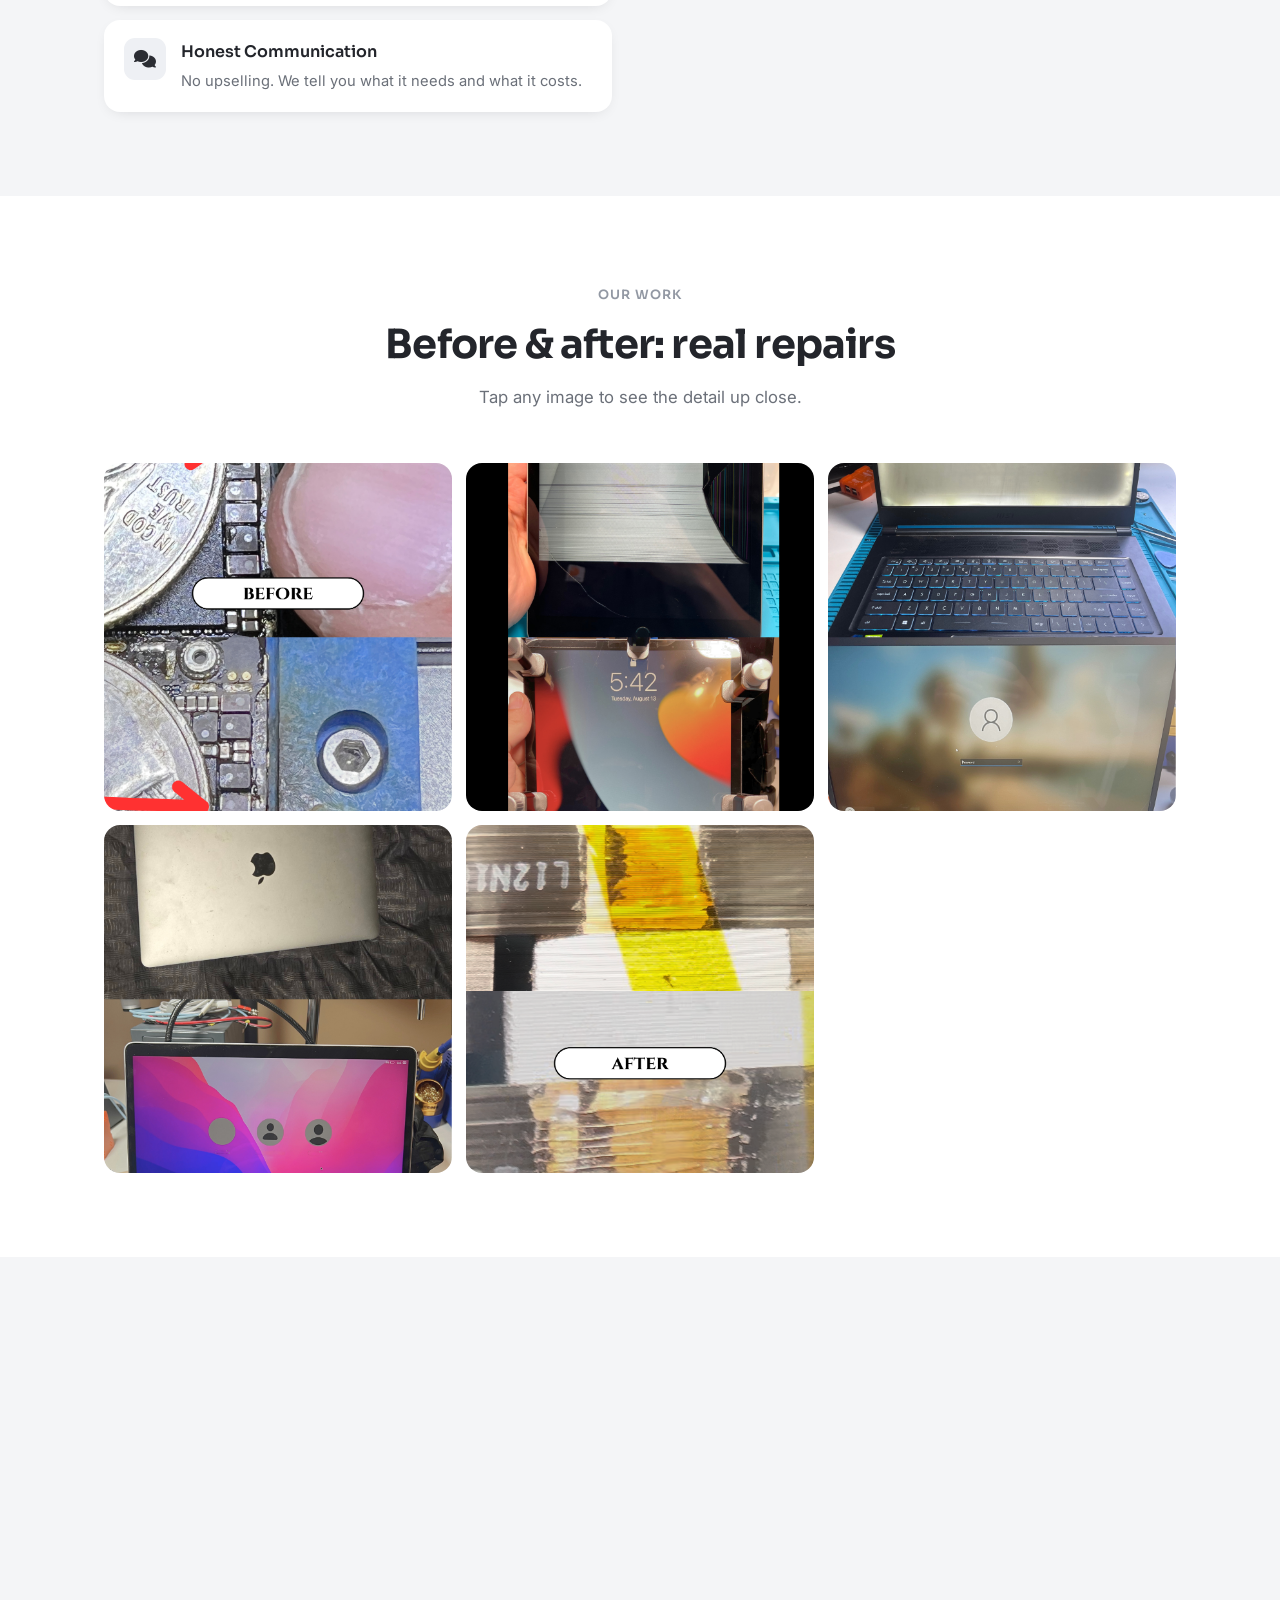
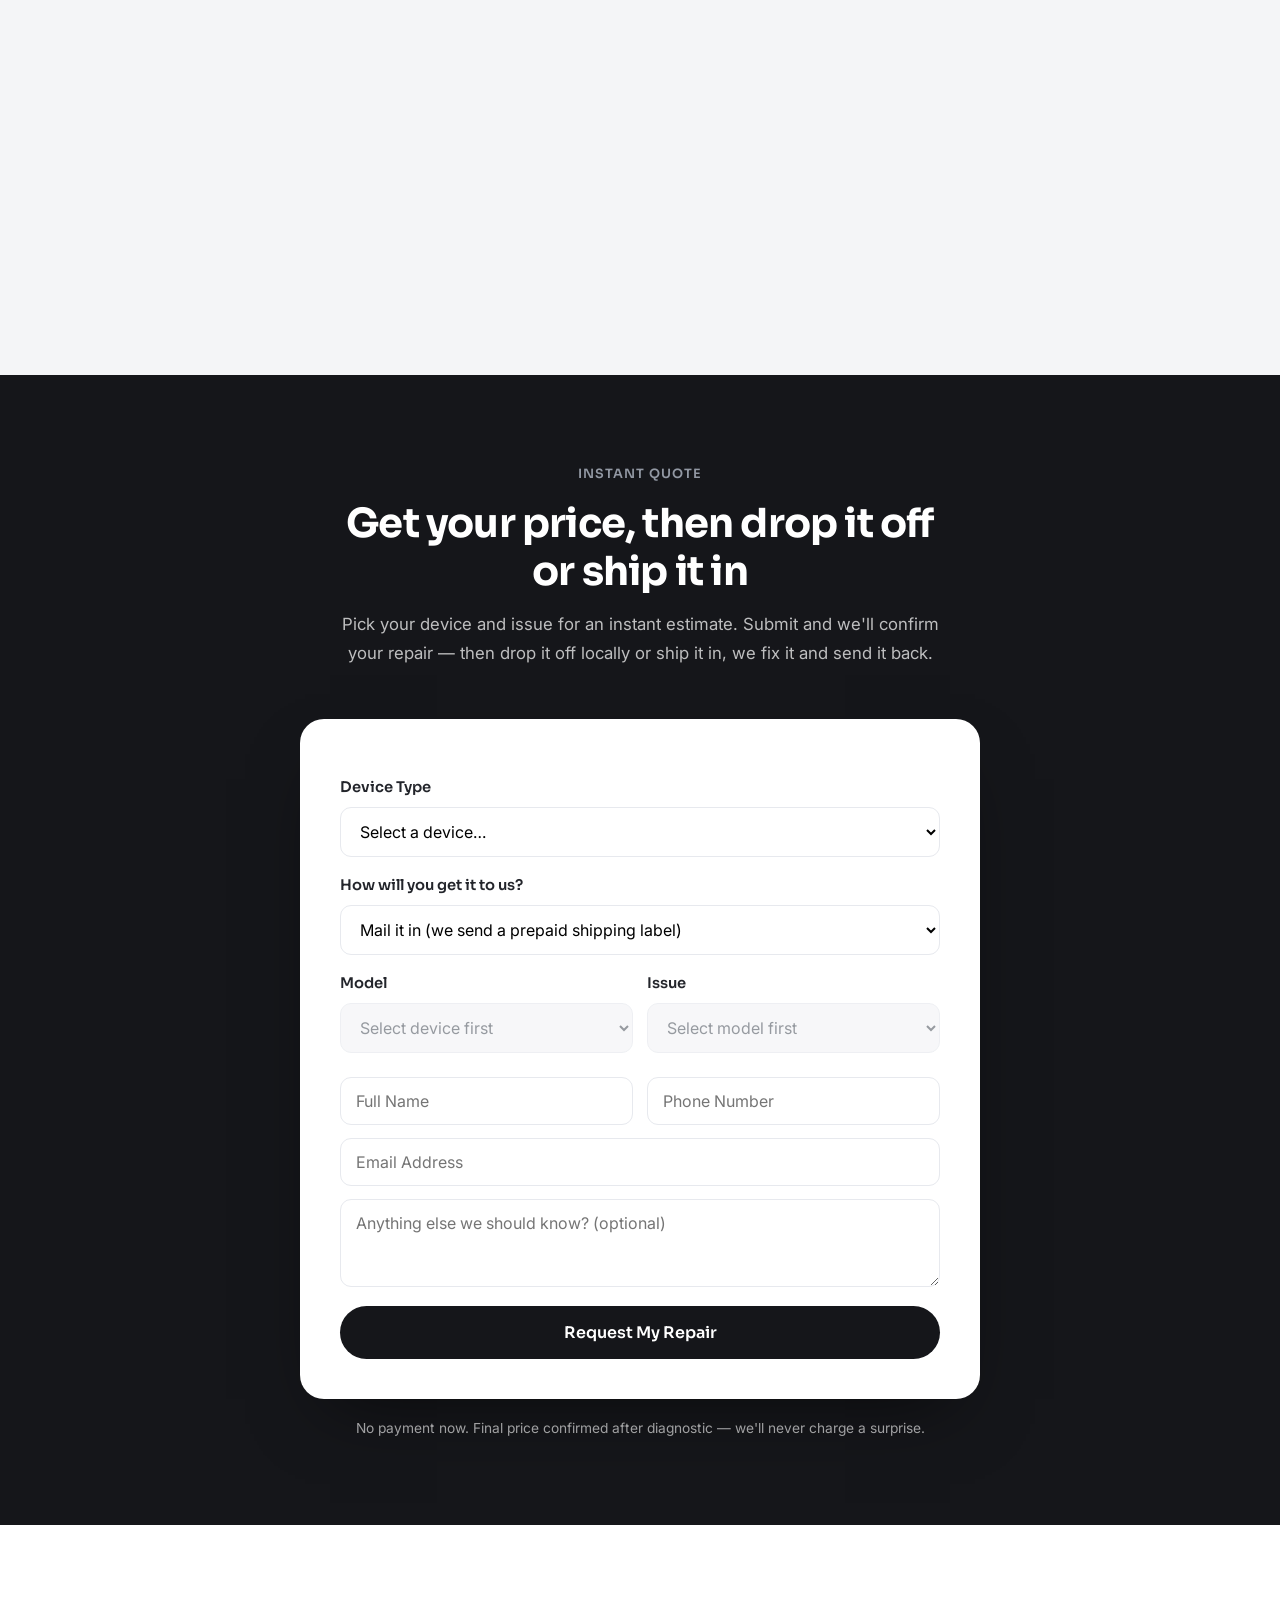
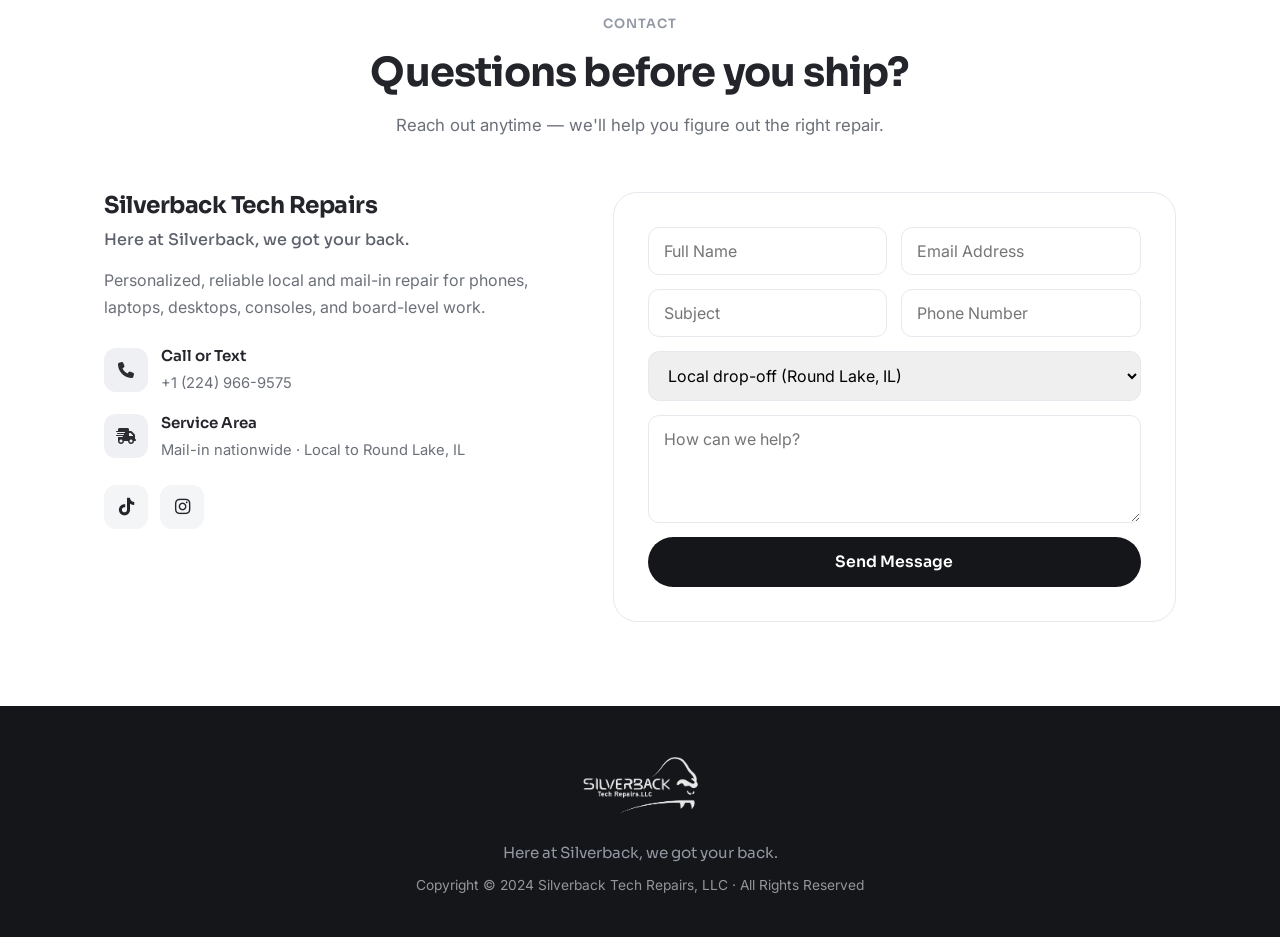
==== commit 4d2f3522: "Add dedicated thank-you page for quote submissions The quote form previously swapped in a success me" ====
--- a/index.html
+++ b/index.html
@@ -517,7 +517,7 @@
       body:JSON.stringify({name:nameVal,email:emailVal,phone:phoneVal,device:deviceStr,issue:issueStr,service_type:serviceType.value})
     });
     if(!res.ok)throw new Error("failed");
-    quoteForm.innerHTML='<p style="text-align:center;padding:24px 0;font-family:Sora;font-weight:600">✅ Request received! We\'ll review and email you shortly with next steps.</p>';
+    window.location.href="thank-you.html";
   }catch(err){
     submitBtn.disabled=false;submitBtn.textContent="Request My Repair";
     alert("Something went wrong submitting your request. Please call or text us at (224) 966-9575, or try again.");
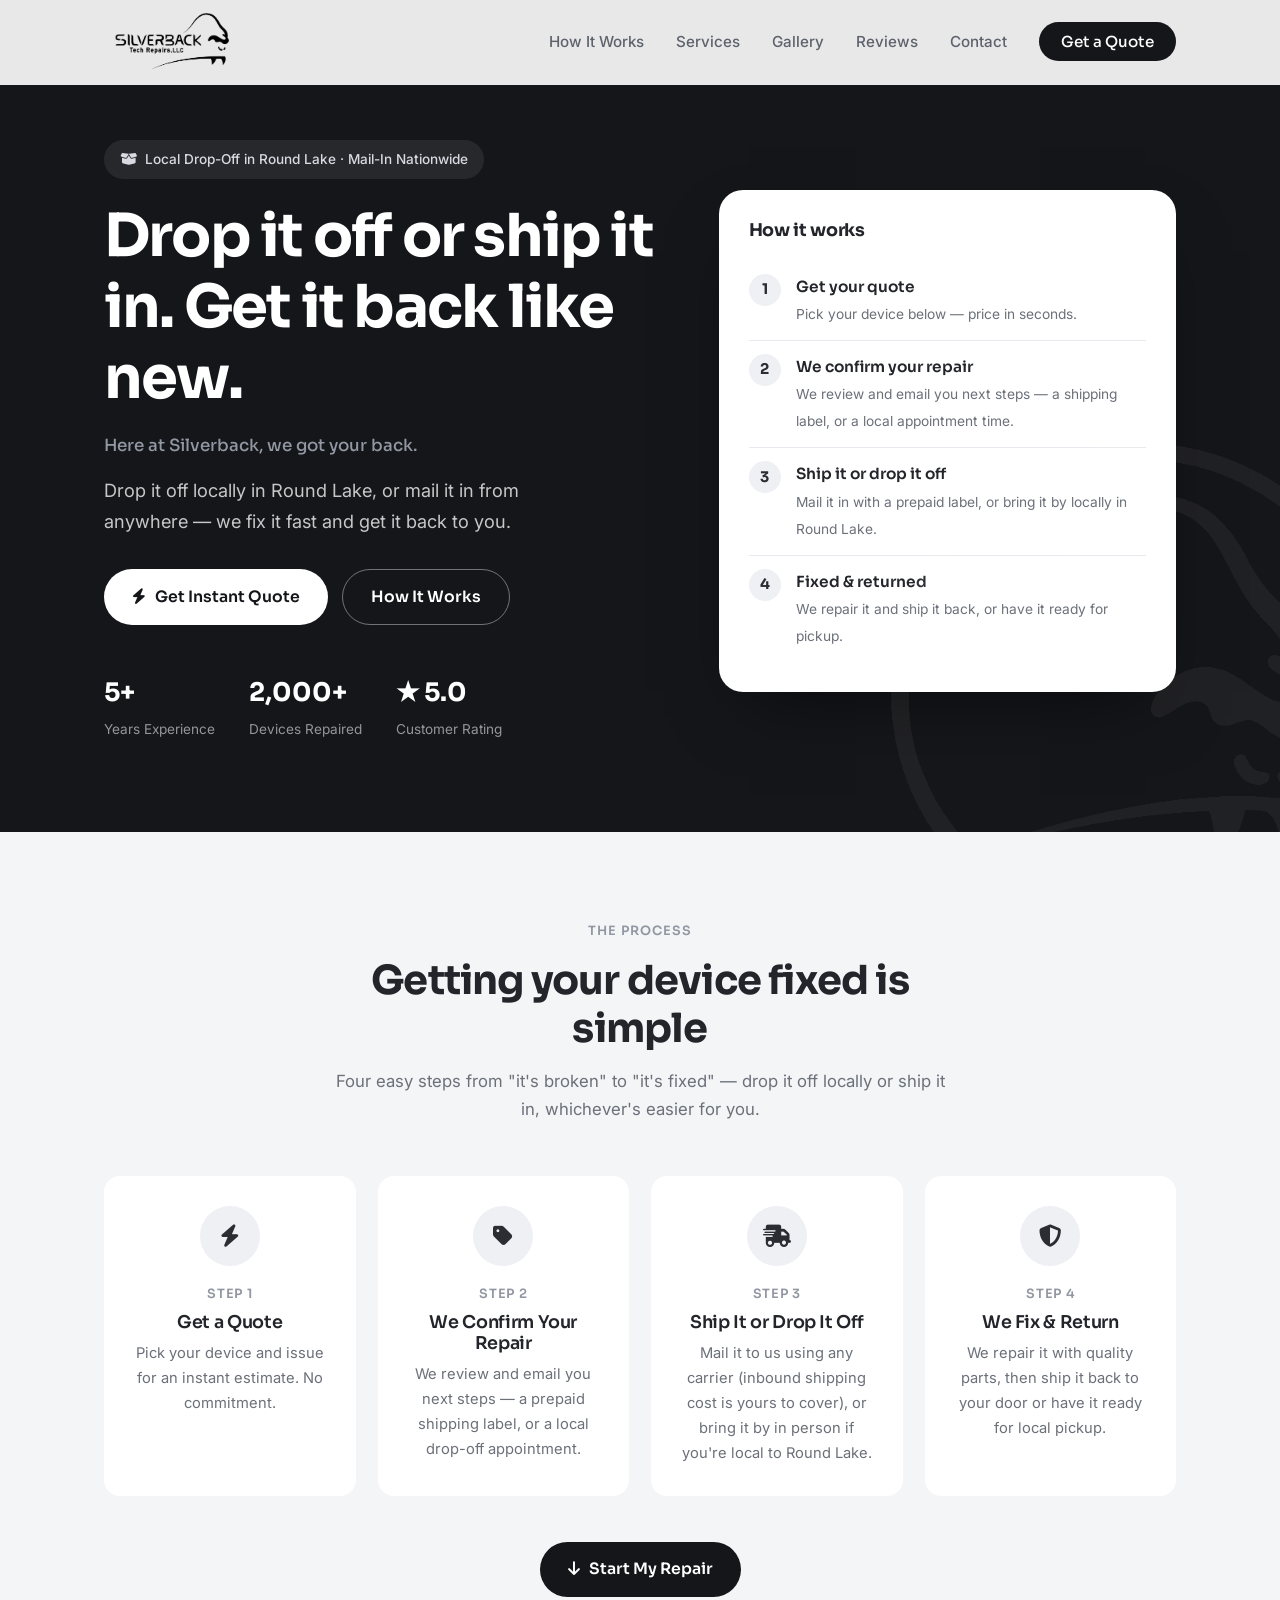
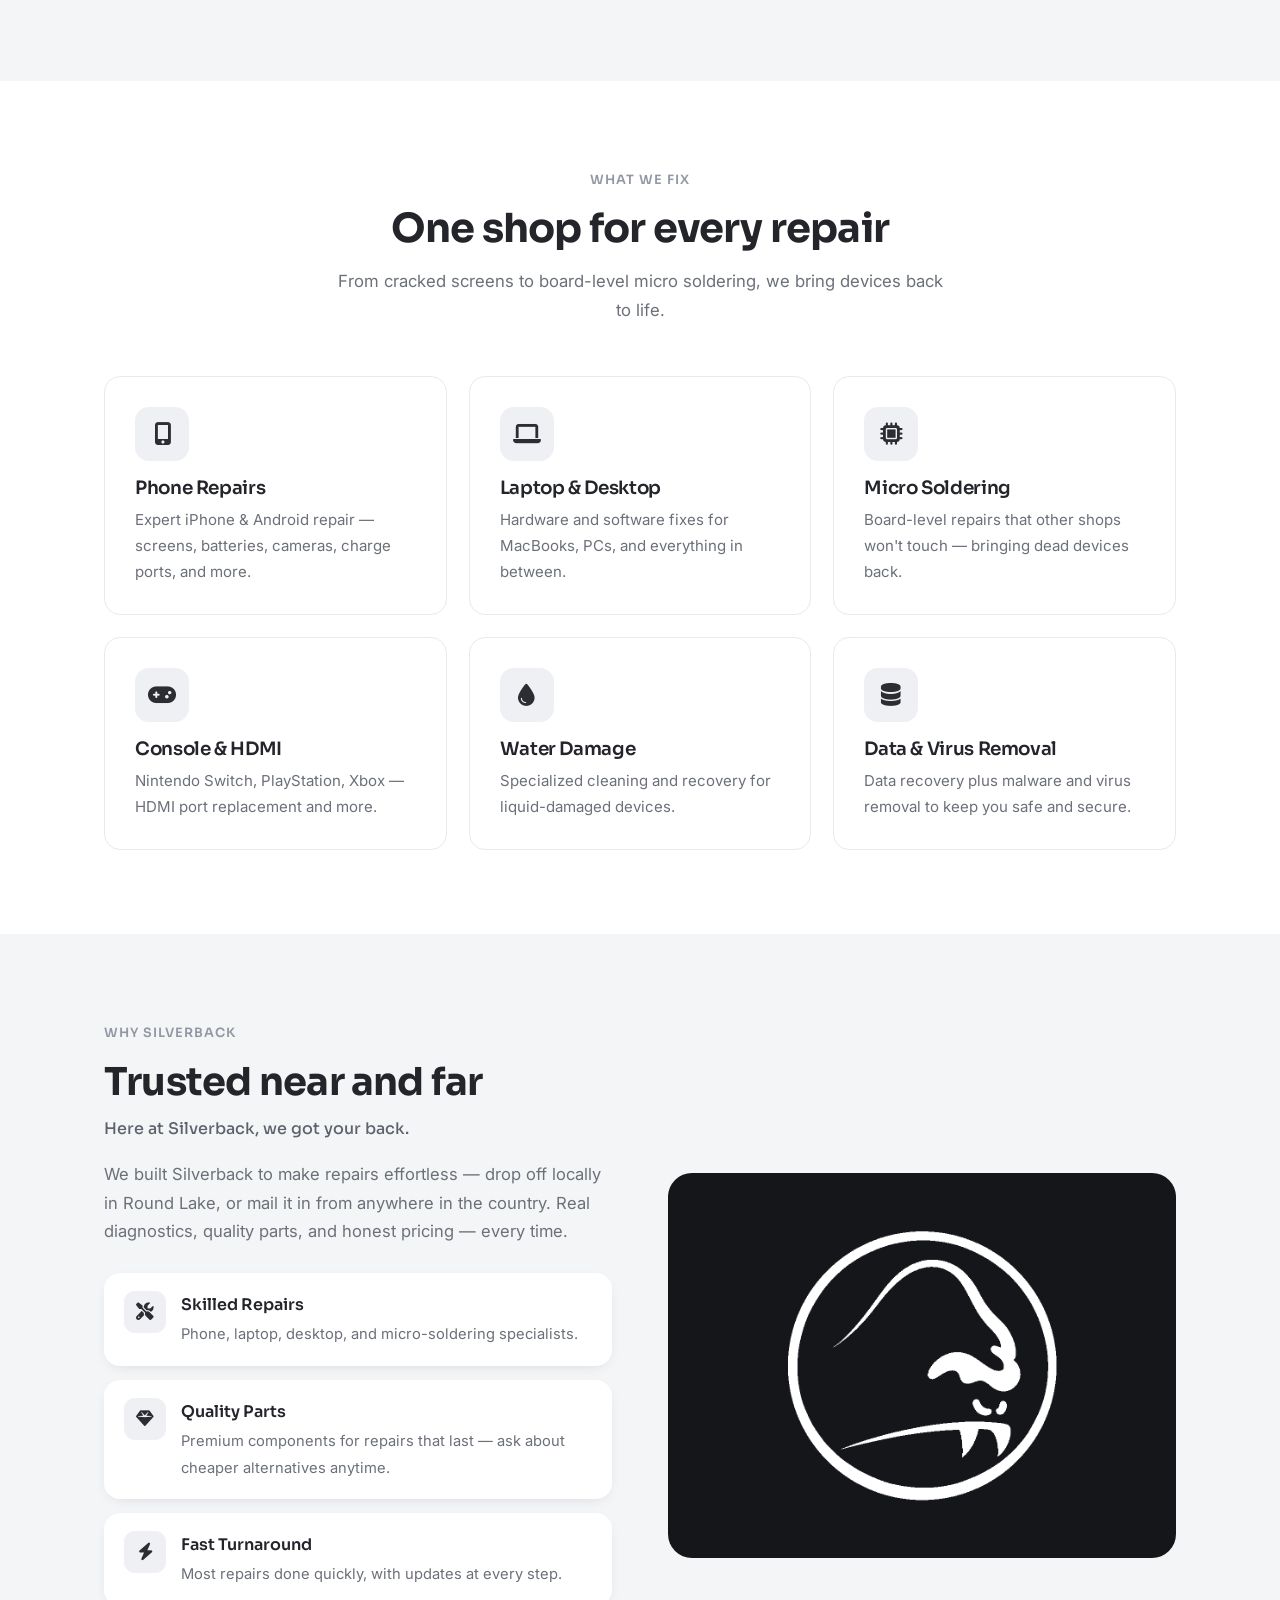
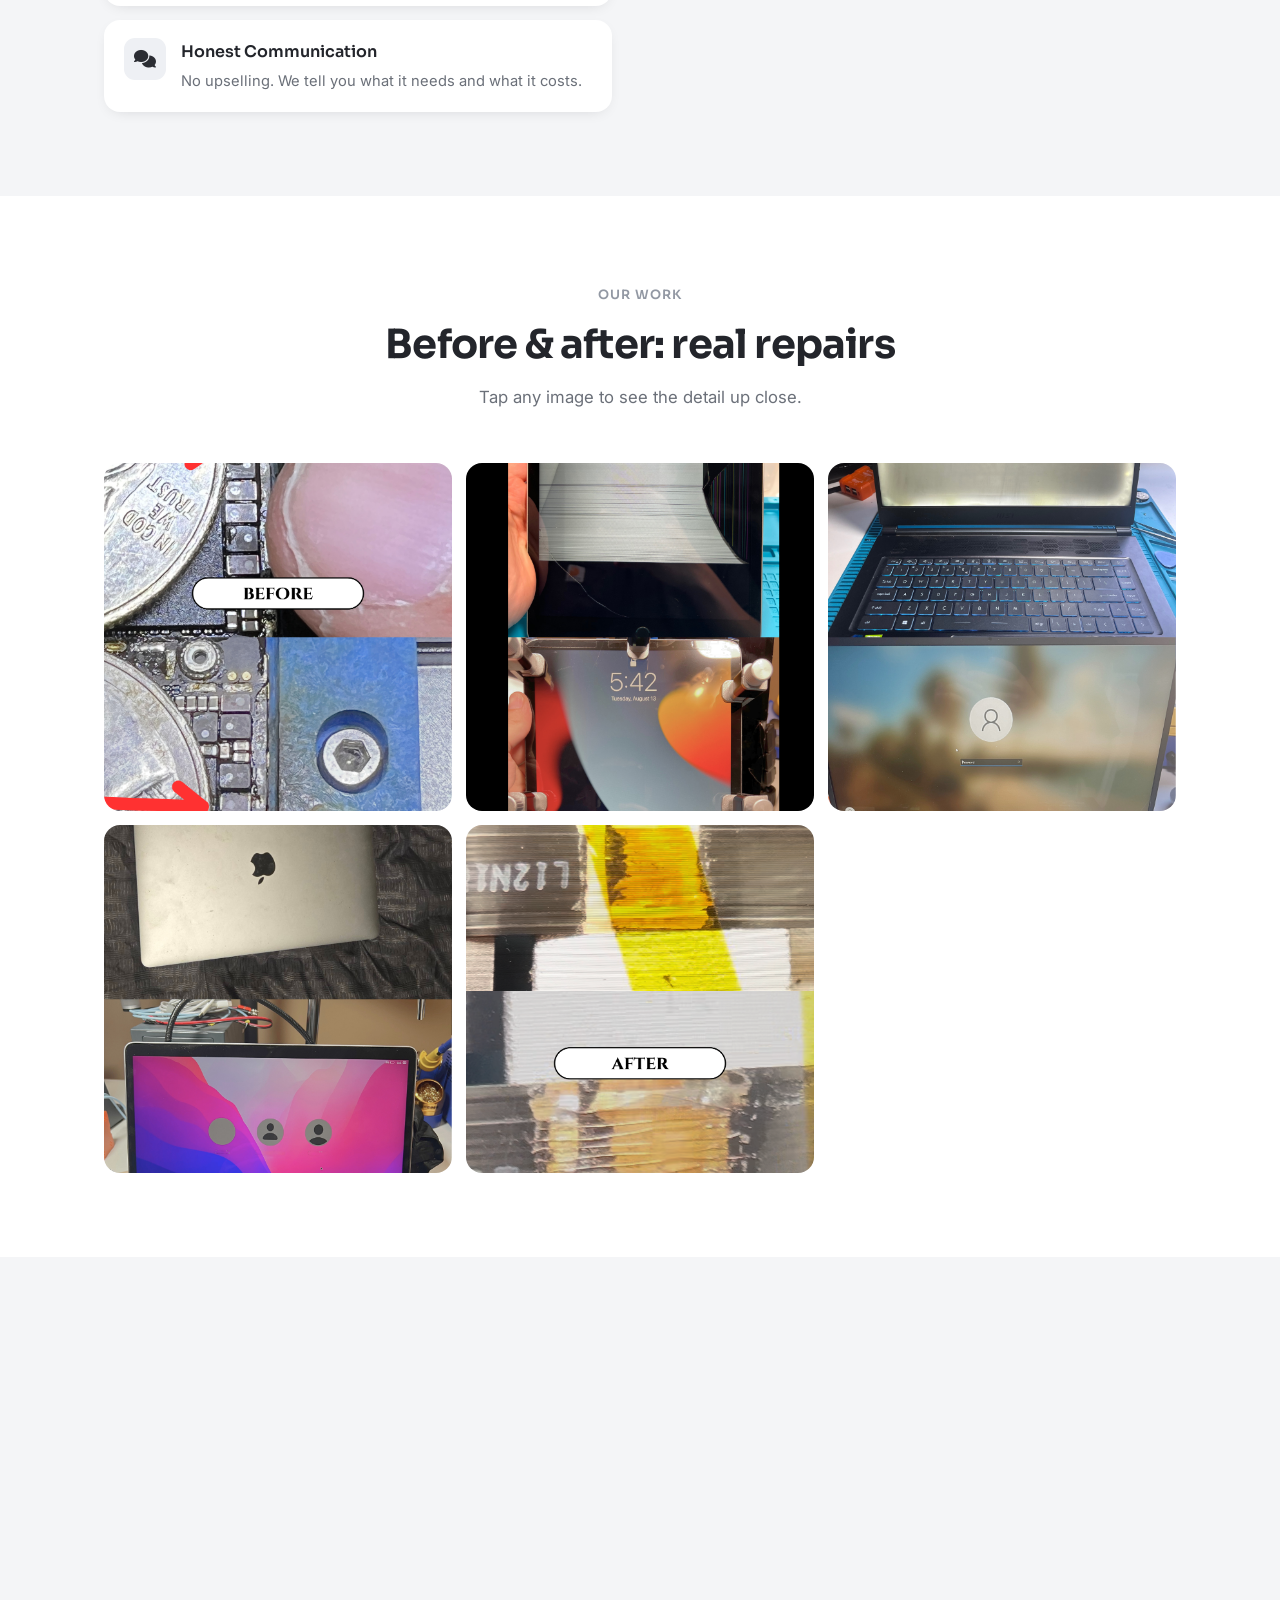
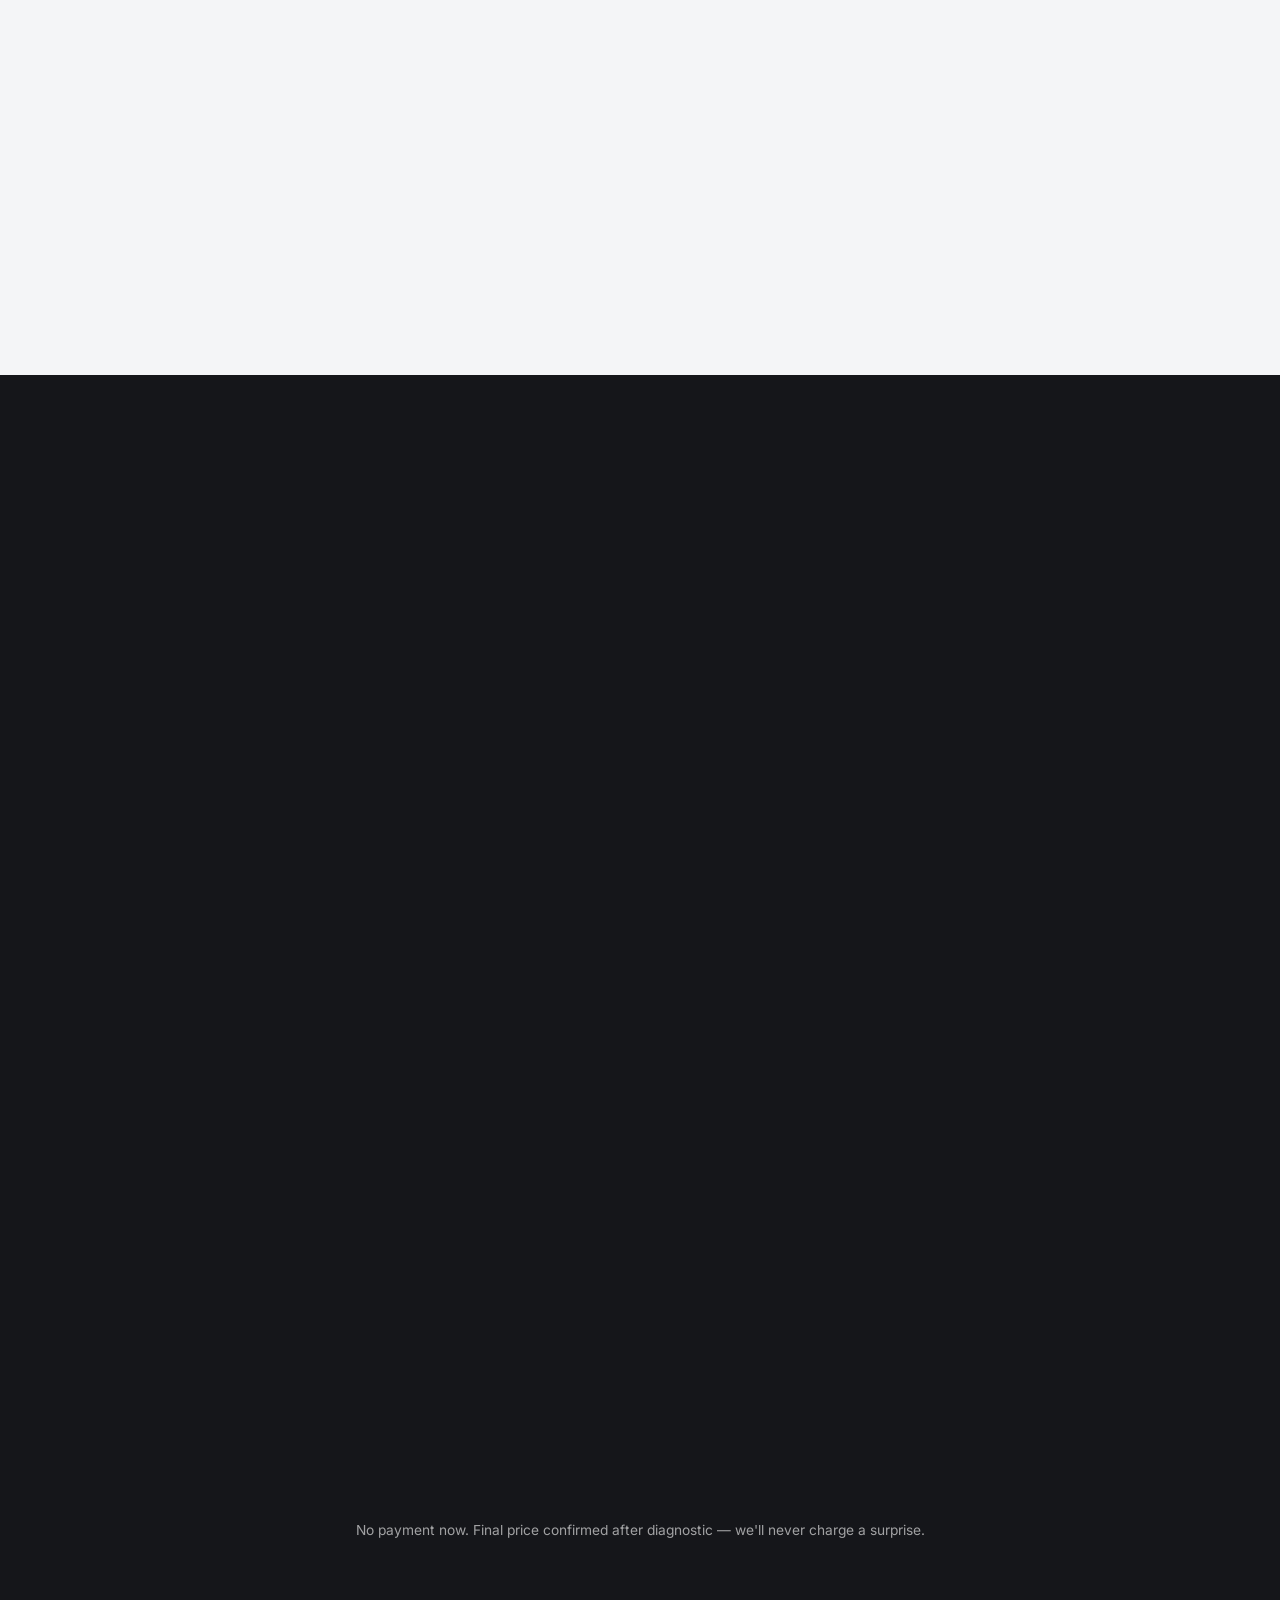
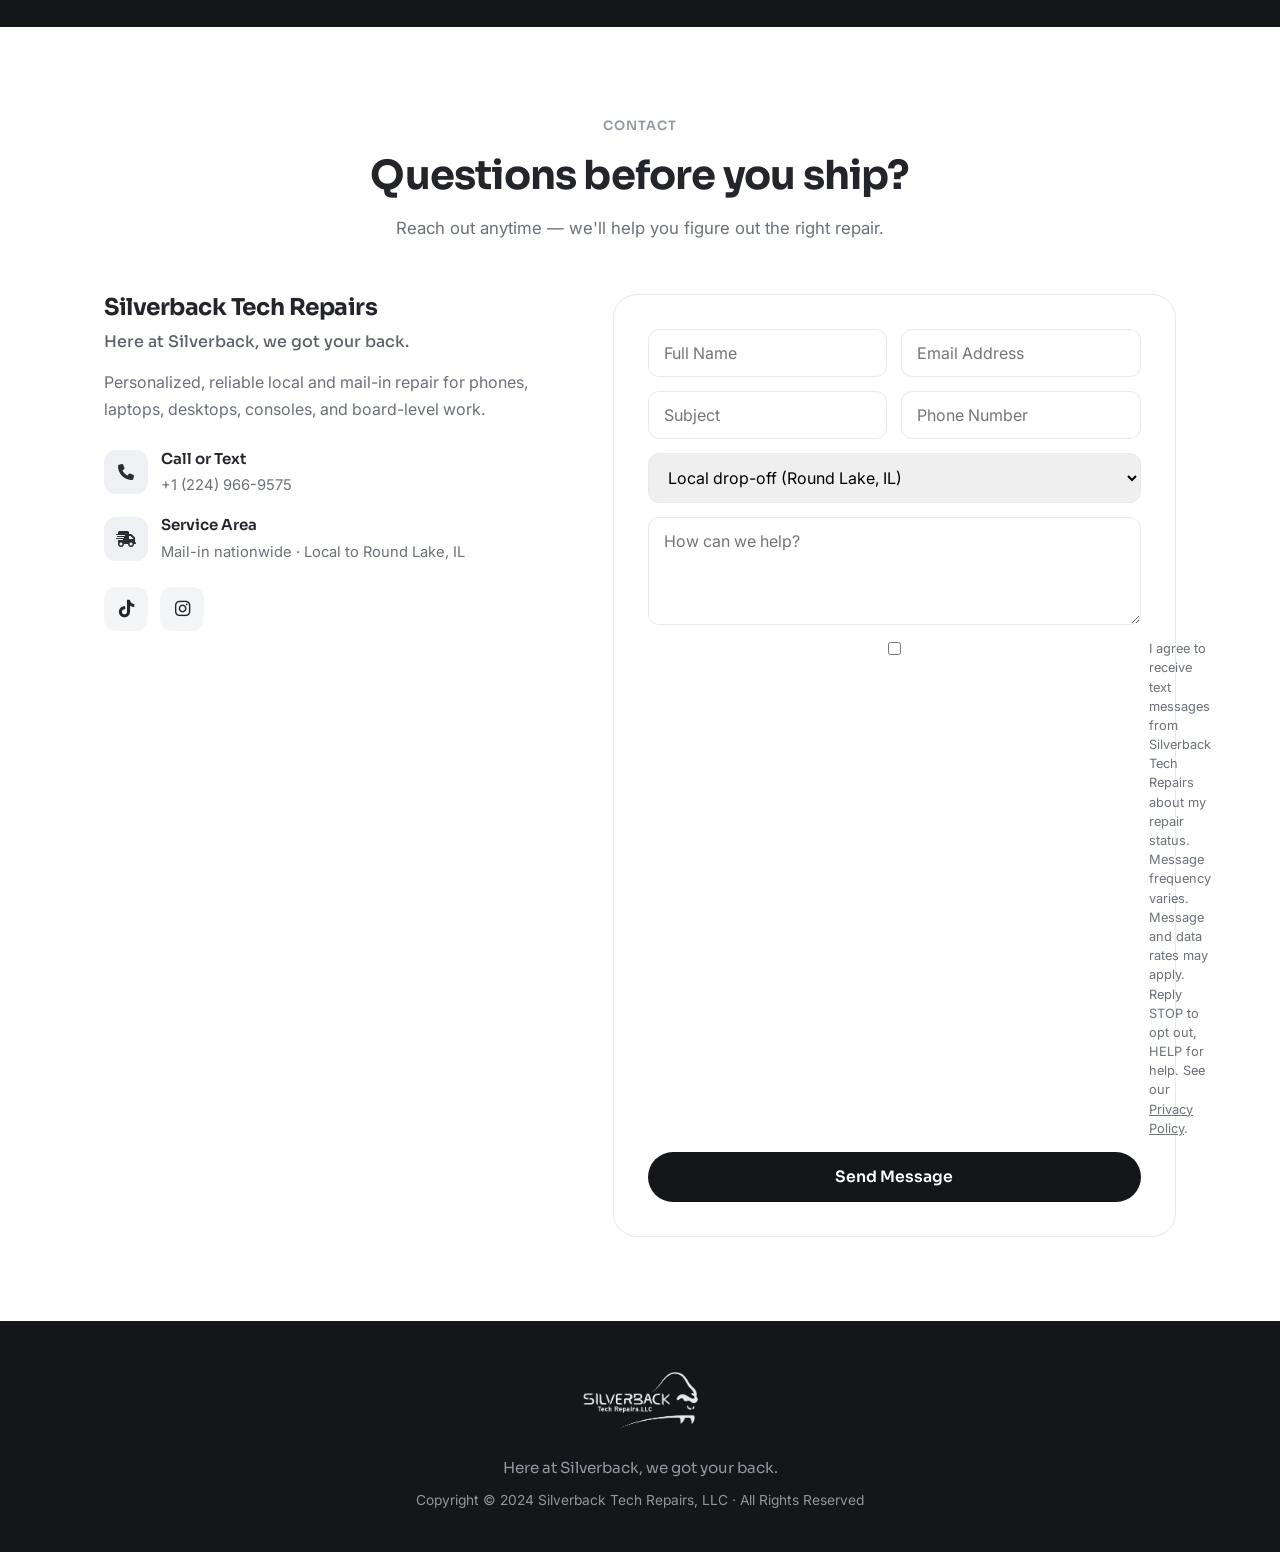
==== commit f80310bf: "Add explicit SMS opt-in checkboxes to quote and contact forms Twilio rejected toll-free verification" ====
--- a/index.html
+++ b/index.html
@@ -146,6 +146,9 @@
 #quote-result small{color:var(--muted);font-size:.84rem;display:block;margin-top:10px}
 .qform{margin-top:24px;display:grid;gap:13px}
 .qform input,.qform textarea,.qform .field-row{margin:0}
+.consent-check{display:flex;align-items:flex-start;gap:8px;font-size:.8rem;color:var(--muted);cursor:pointer;line-height:1.5}
+.consent-check input{width:auto;margin-top:3px;flex-shrink:0}
+.consent-check a{text-decoration:underline}
 #submitBtn{margin-top:6px;width:100%;padding:16px;border:none;border-radius:50px;background:var(--black);color:#fff;font-family:'Sora';font-weight:600;font-size:1rem;cursor:pointer;transition:transform .2s,box-shadow .2s}
 #submitBtn:hover{transform:translateY(-2px);box-shadow:0 12px 28px -12px rgba(21,22,26,.6)}
 .quote-note{text-align:center;color:rgba(255,255,255,.6);font-size:.86rem;margin-top:18px}
@@ -364,6 +367,10 @@
           </div>
           <input type="email" name="email" placeholder="Email Address" required>
           <textarea name="notes" id="notesInput" rows="3" placeholder="Anything else we should know? (optional)"></textarea>
+          <label class="consent-check">
+            <input type="checkbox" id="quoteSmsConsent" required>
+            <span>I agree to receive text messages from Silverback Tech Repairs about my repair status. Message frequency varies. Message and data rates may apply. Reply STOP to opt out, HELP for help. See our <a href="https://app.silverbackrepairs.com/privacy" target="_blank">Privacy Policy</a>.</span>
+          </label>
           <button type="submit" id="submitBtn">Request My Repair</button>
         </form>
       </div>
@@ -406,6 +413,10 @@
           <option value="mail-in">Mail it in</option>
         </select>
         <textarea name="message" rows="4" placeholder="How can we help?" required></textarea>
+        <label class="consent-check">
+          <input type="checkbox" id="contactSmsConsent" required>
+          <span>I agree to receive text messages from Silverback Tech Repairs about my repair status. Message frequency varies. Message and data rates may apply. Reply STOP to opt out, HELP for help. See our <a href="https://app.silverbackrepairs.com/privacy" target="_blank">Privacy Policy</a>.</span>
+        </label>
         <button type="submit">Send Message</button>
       </form>
     </div>
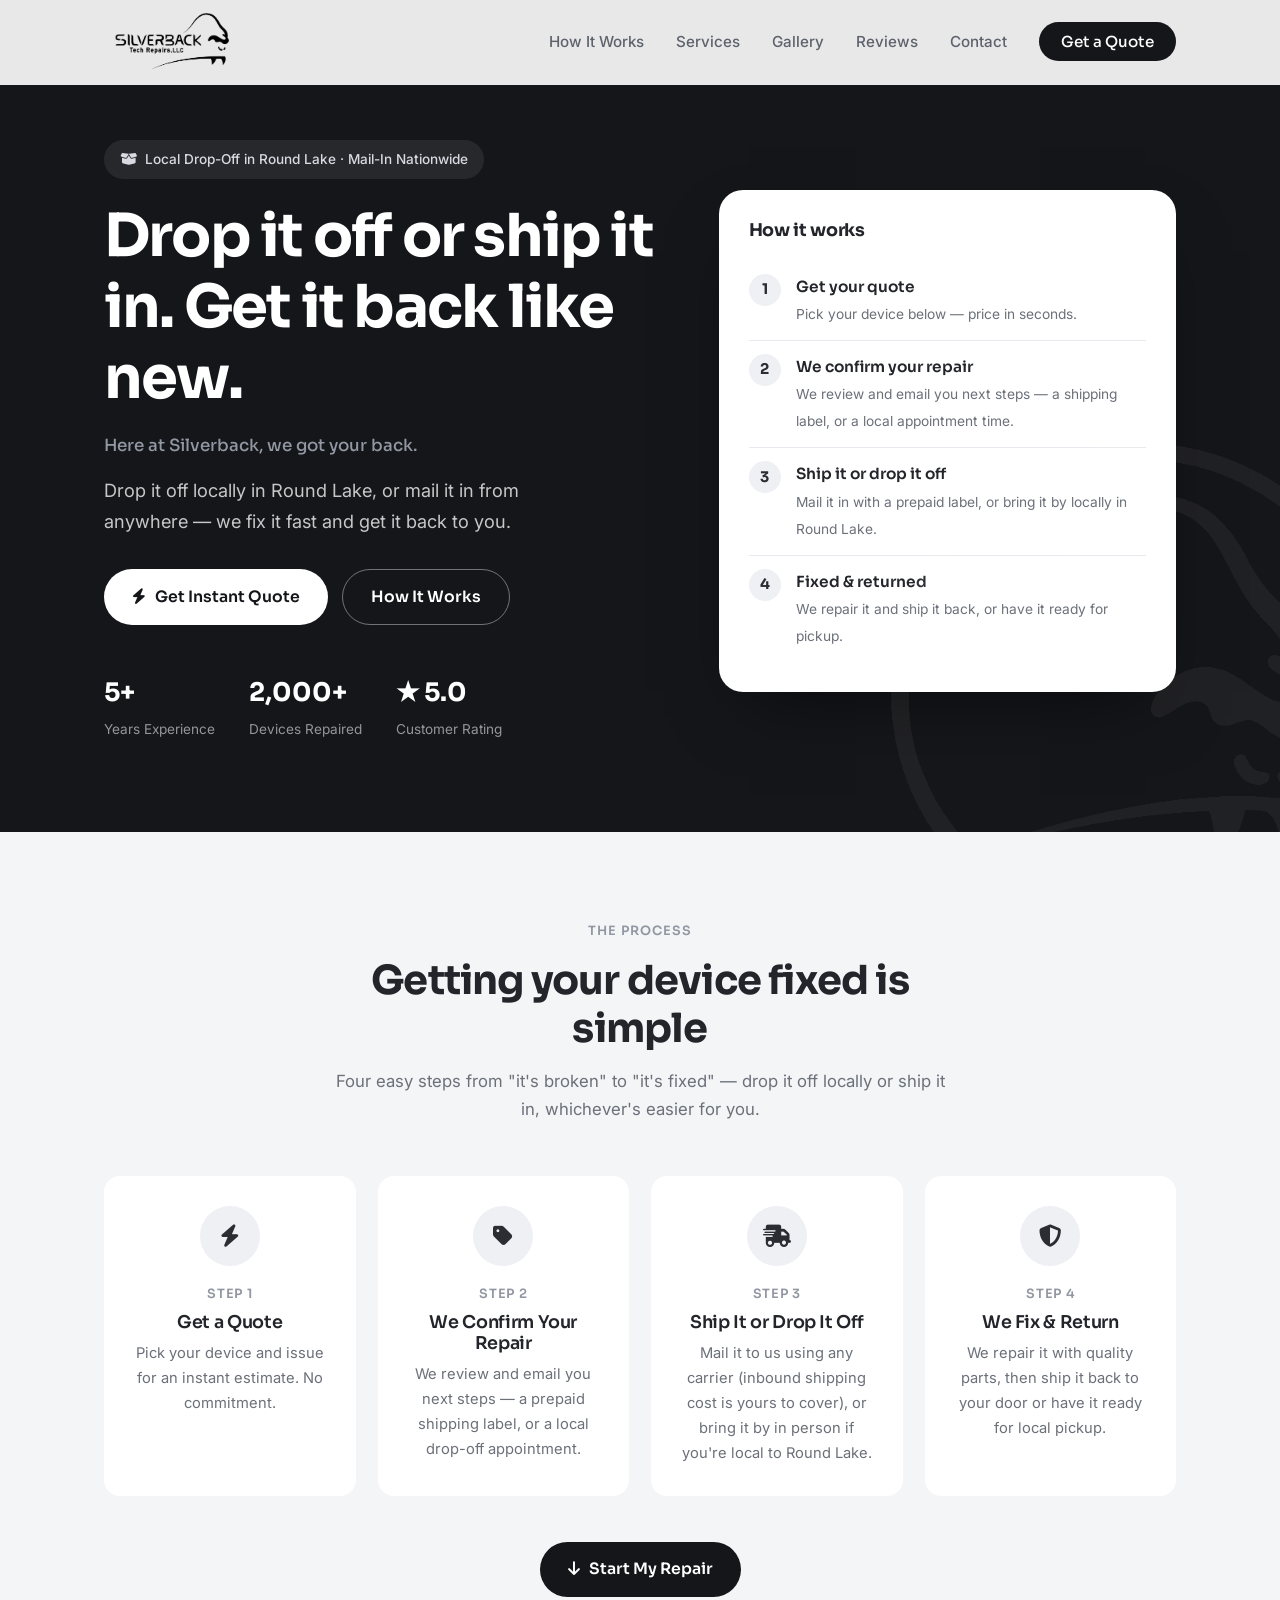
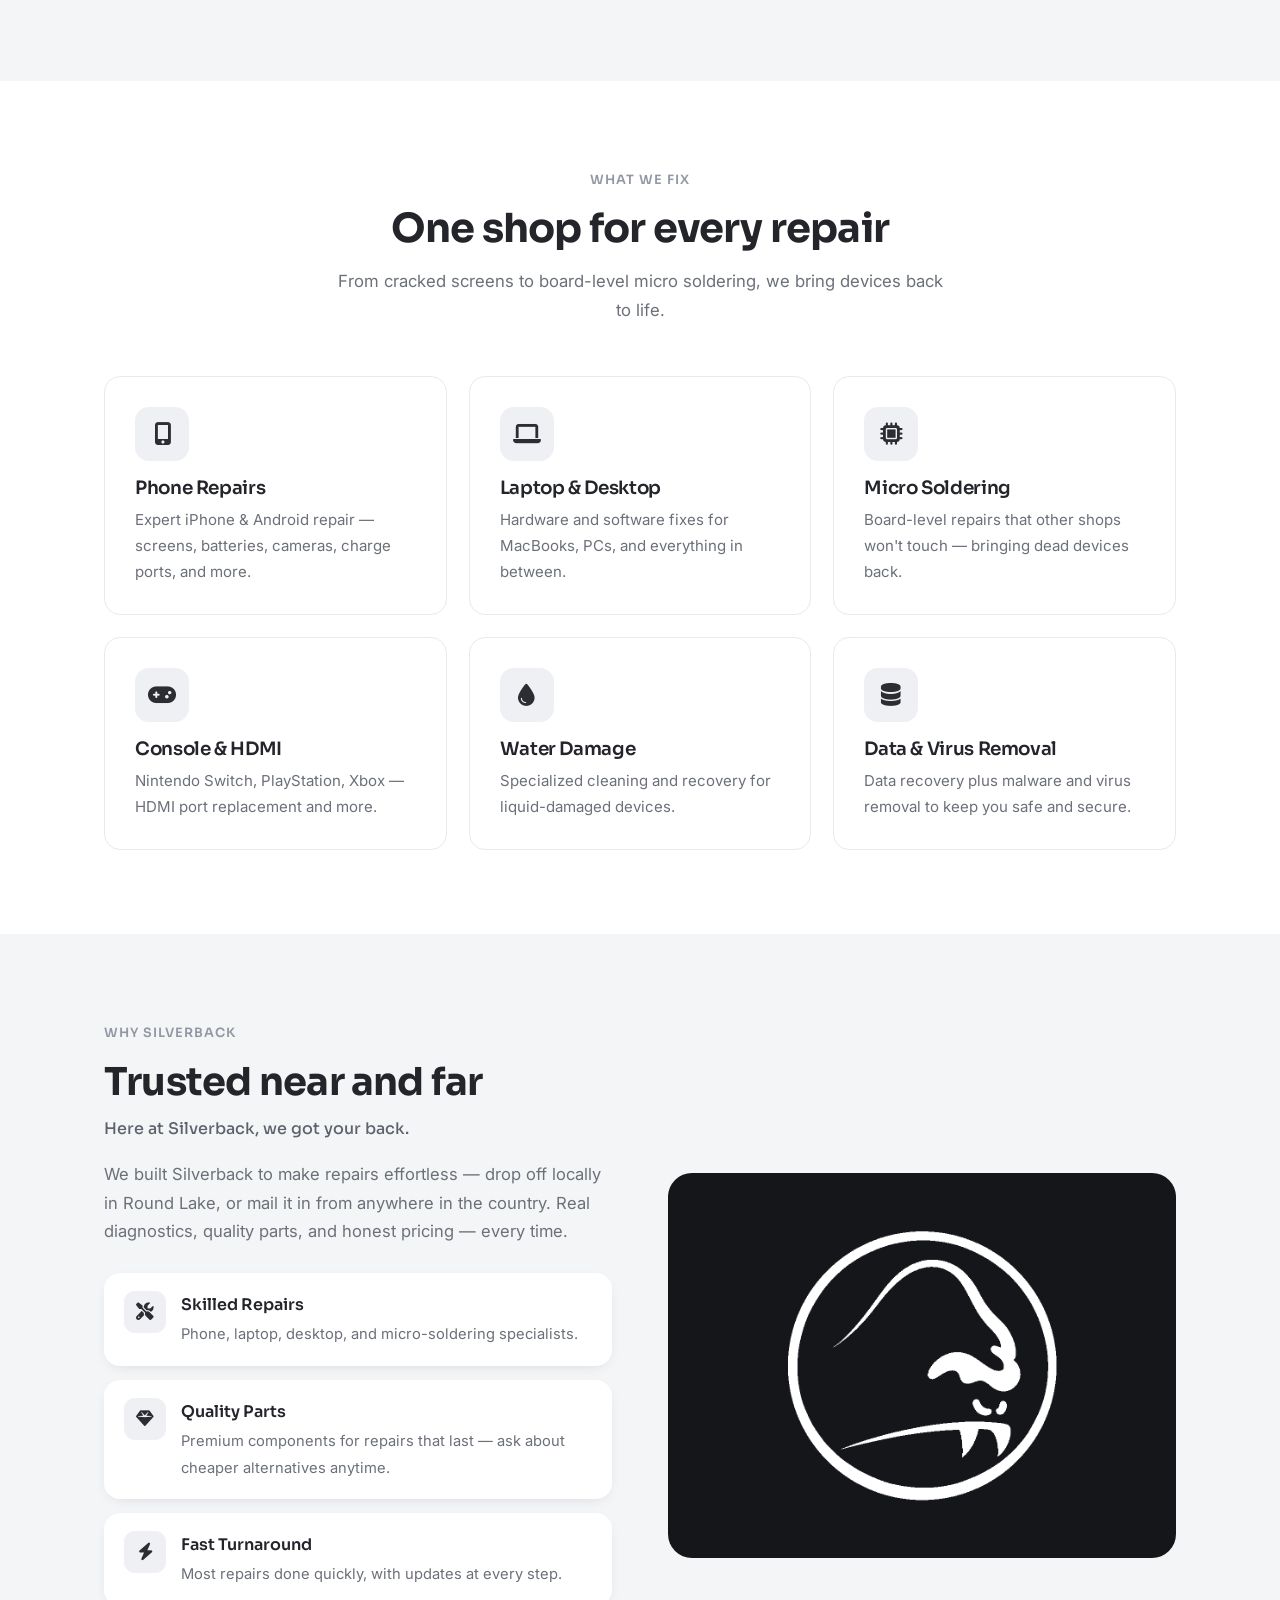
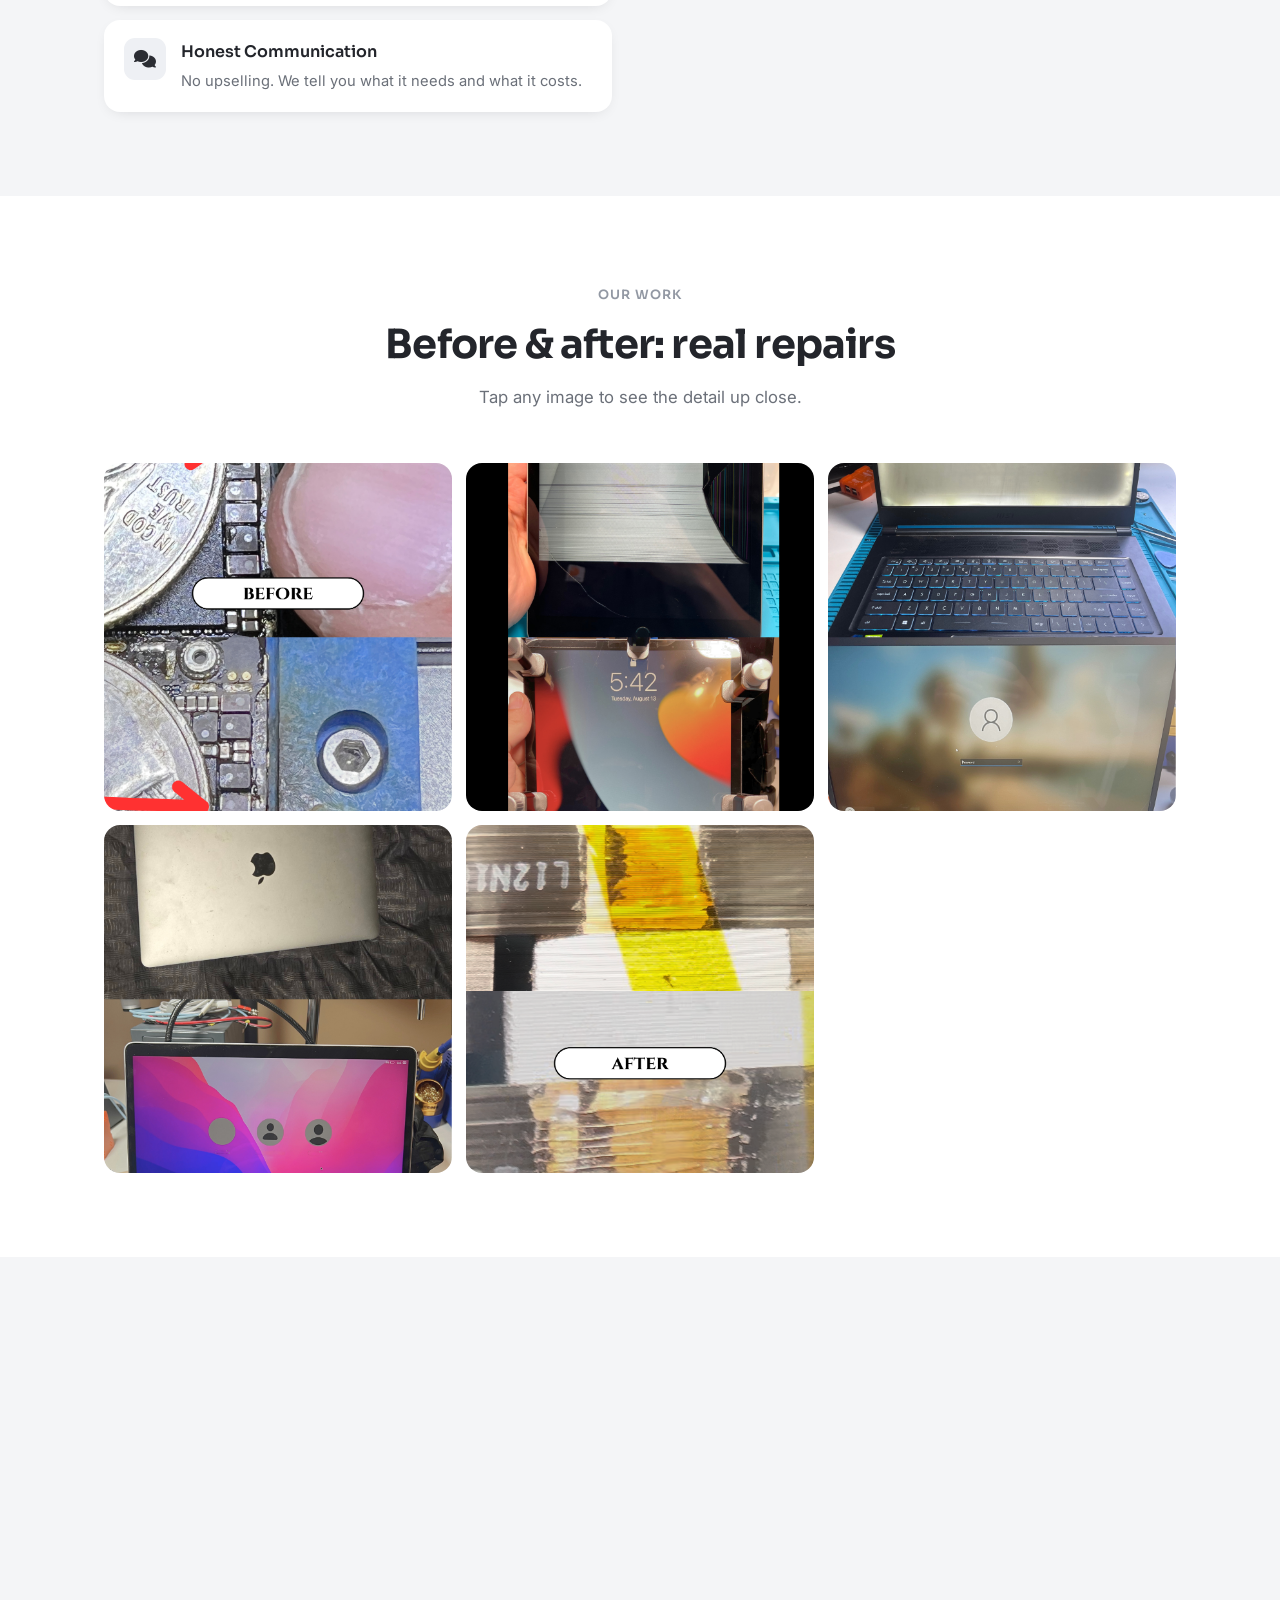
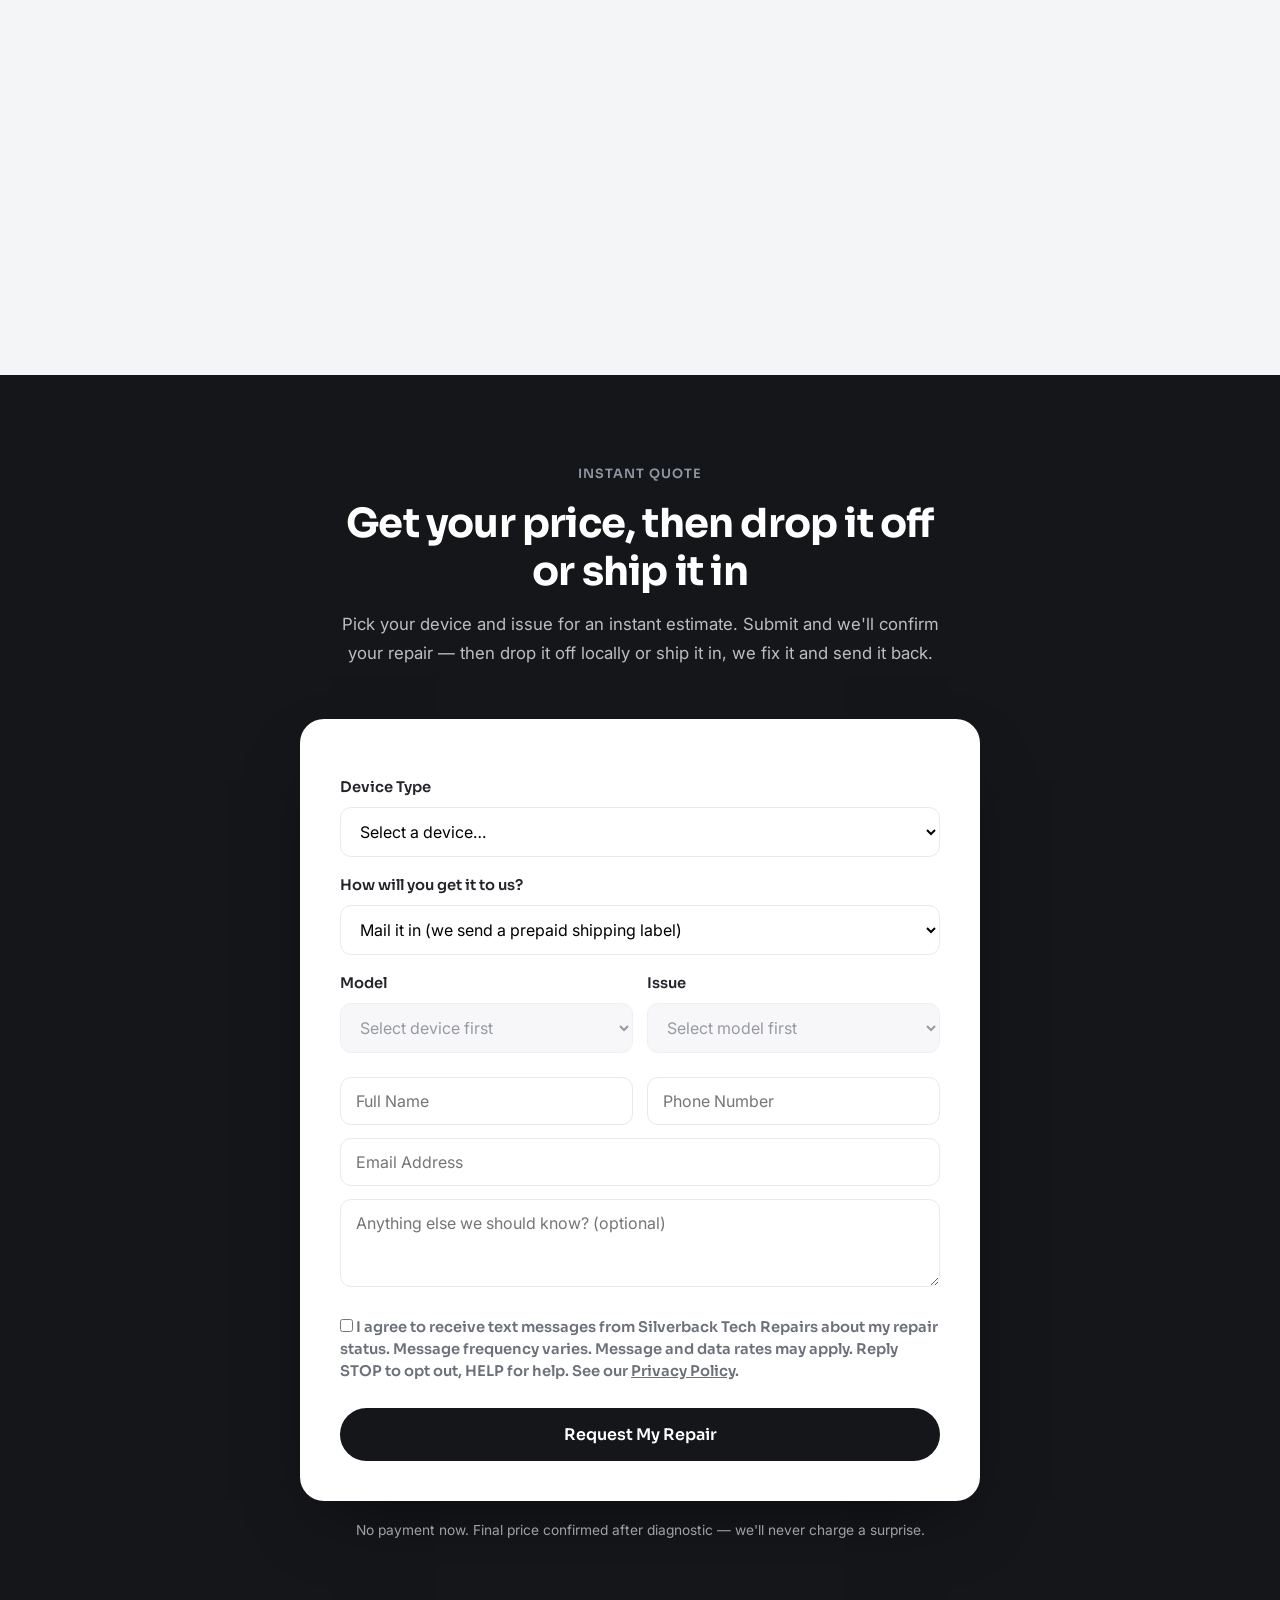
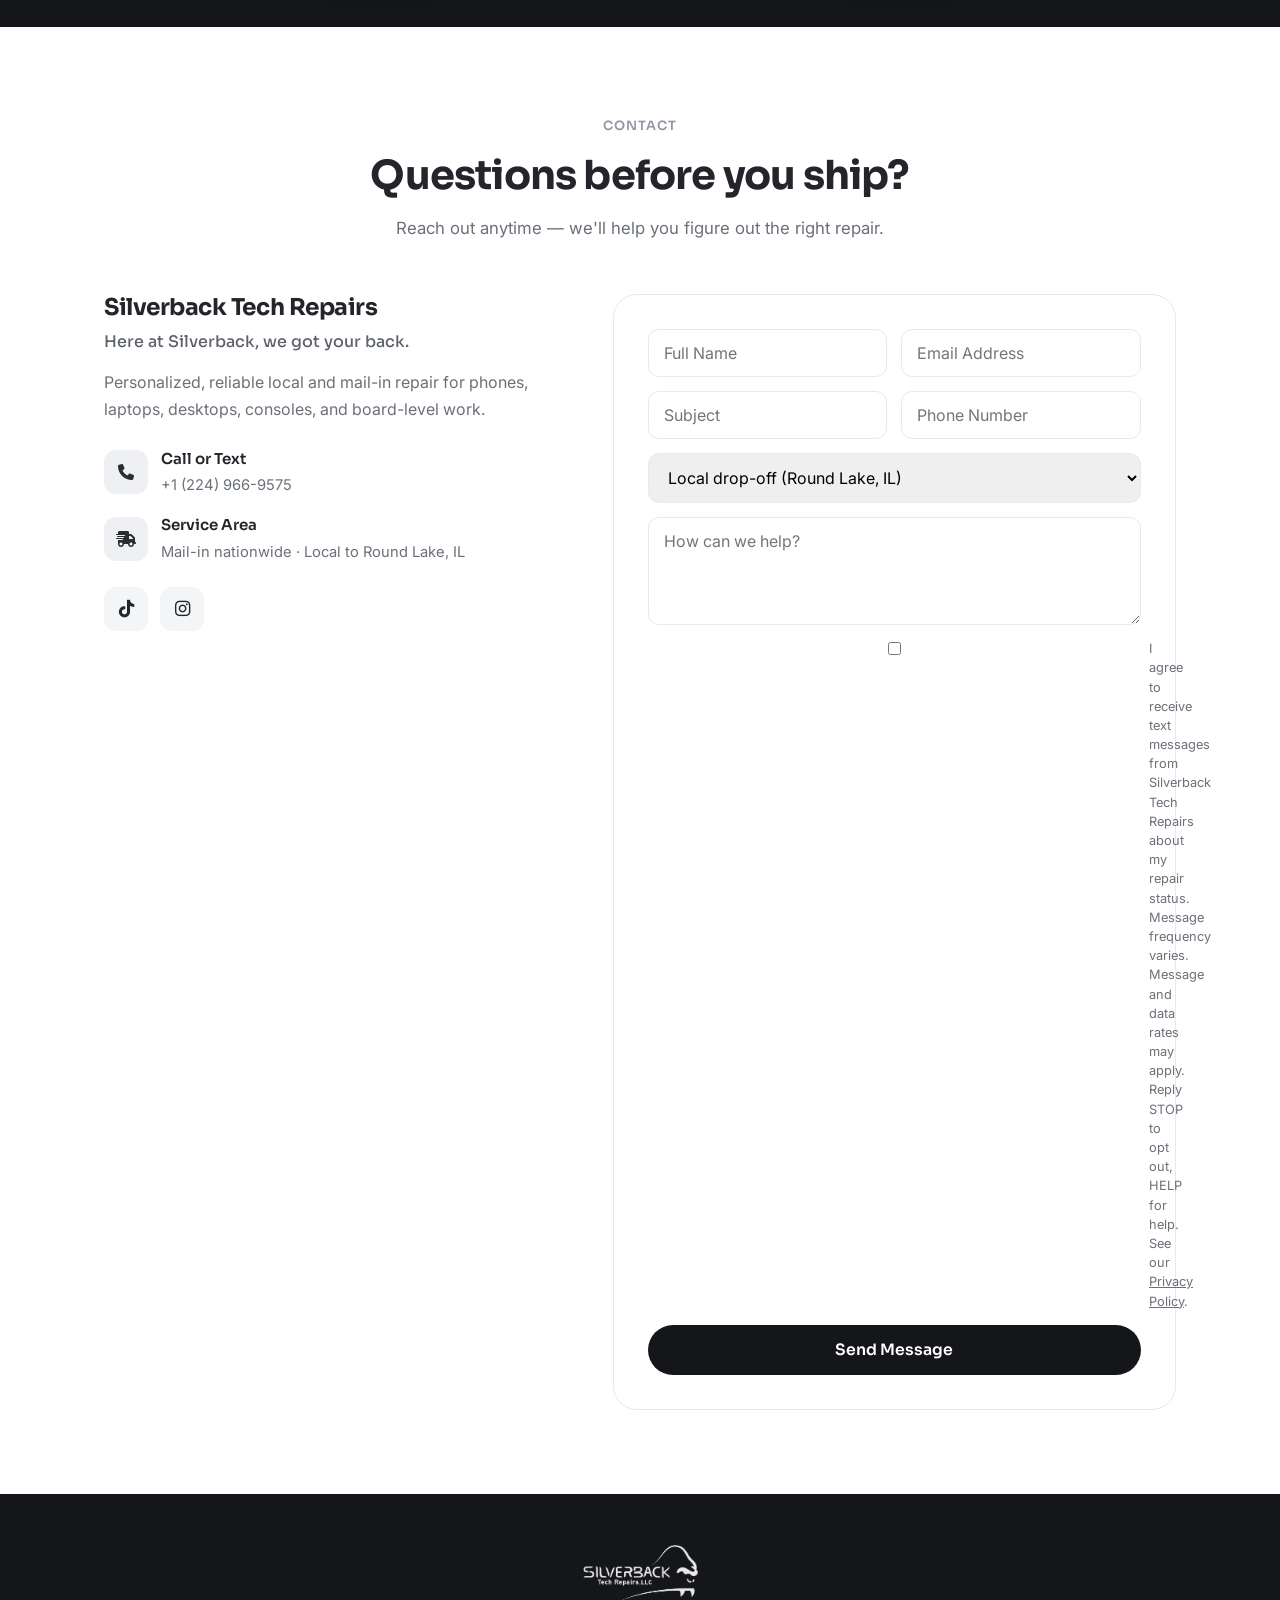
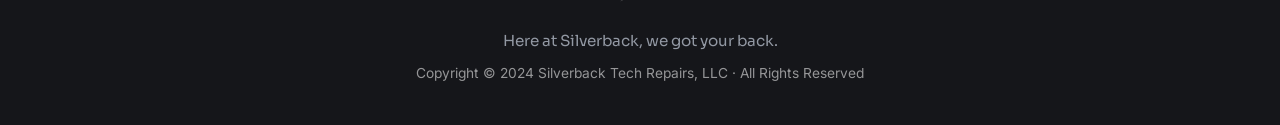
==== commit ef33f2f8: "Fix consent checkbox layout breaking into a narrow vertical column The label text had no explicit wi" ====
--- a/index.html
+++ b/index.html
@@ -146,8 +146,9 @@
 #quote-result small{color:var(--muted);font-size:.84rem;display:block;margin-top:10px}
 .qform{margin-top:24px;display:grid;gap:13px}
 .qform input,.qform textarea,.qform .field-row{margin:0}
-.consent-check{display:flex;align-items:flex-start;gap:8px;font-size:.8rem;color:var(--muted);cursor:pointer;line-height:1.5}
+.consent-check{display:flex;align-items:flex-start;gap:8px;font-size:.8rem;color:var(--muted);cursor:pointer;line-height:1.5;width:100%}
 .consent-check input{width:auto;margin-top:3px;flex-shrink:0}
+.consent-check span{flex:1;min-width:0}
 .consent-check a{text-decoration:underline}
 #submitBtn{margin-top:6px;width:100%;padding:16px;border:none;border-radius:50px;background:var(--black);color:#fff;font-family:'Sora';font-weight:600;font-size:1rem;cursor:pointer;transition:transform .2s,box-shadow .2s}
 #submitBtn:hover{transform:translateY(-2px);box-shadow:0 12px 28px -12px rgba(21,22,26,.6)}
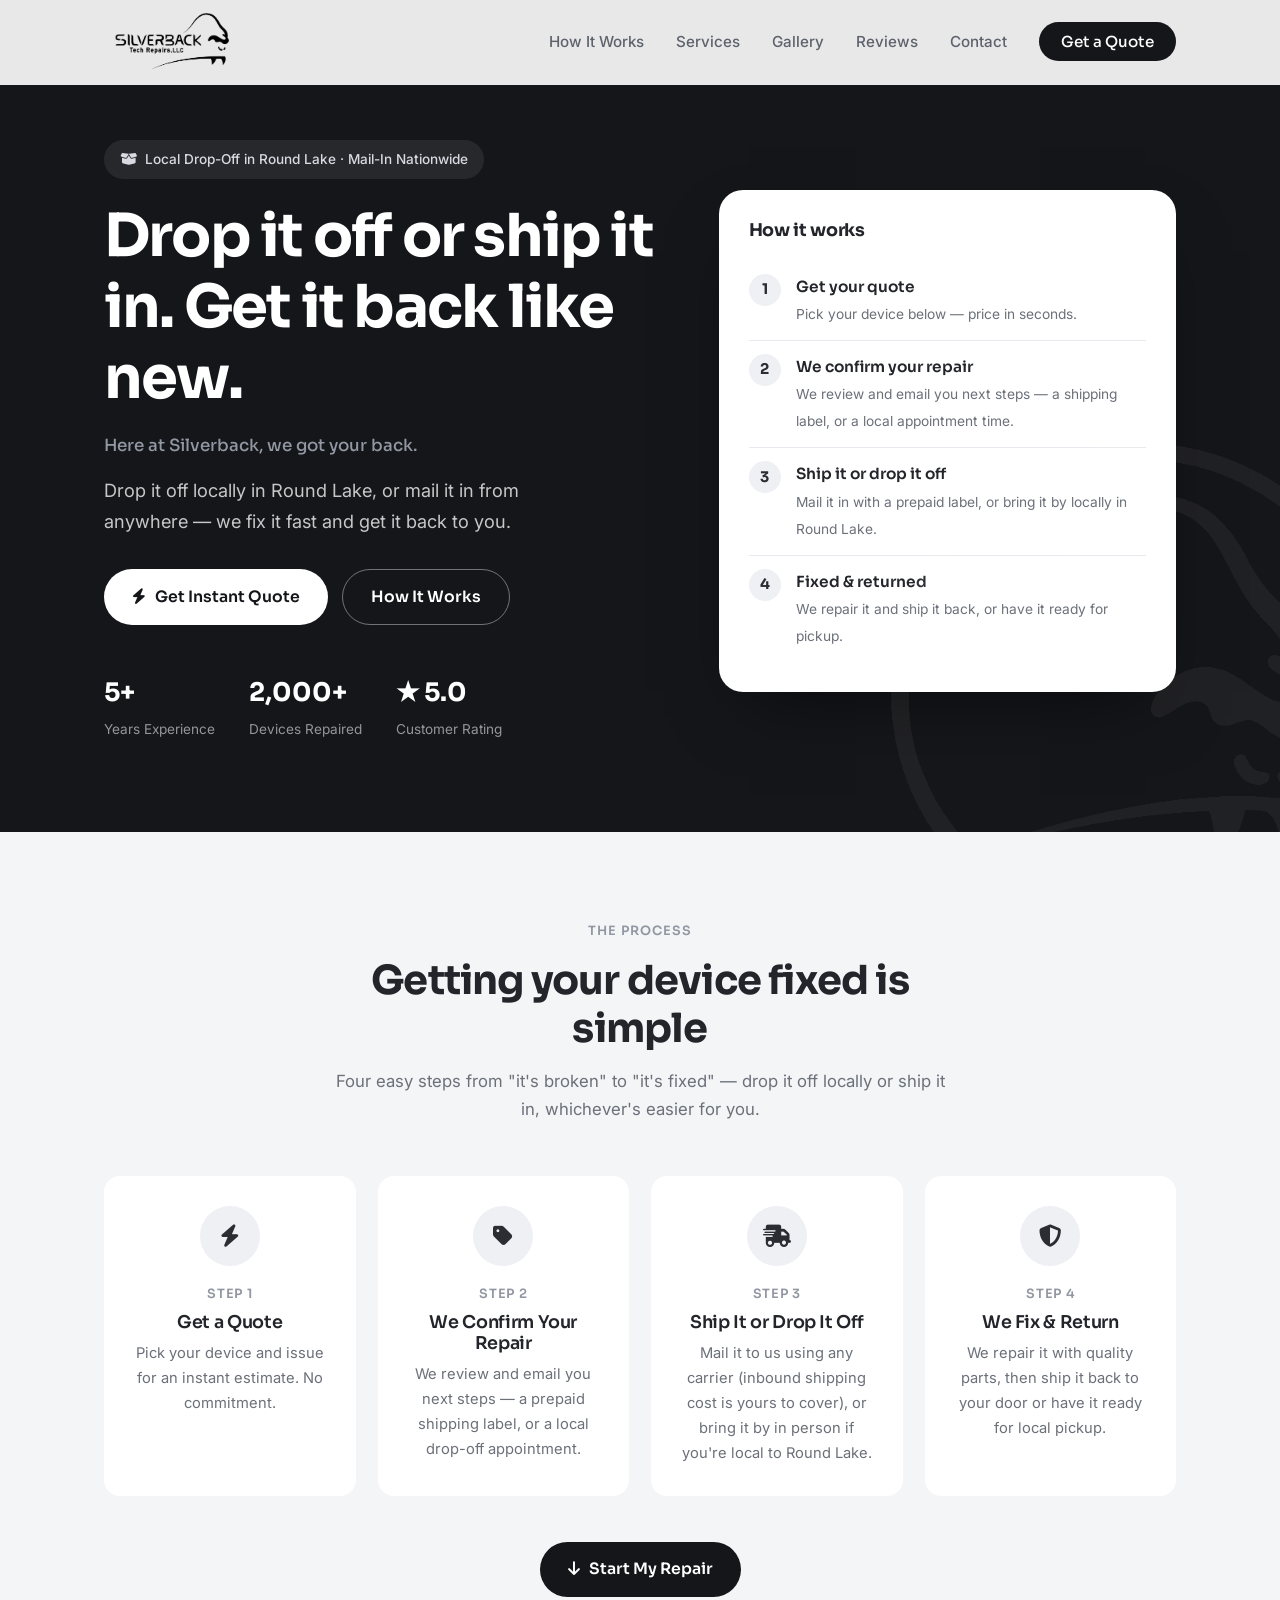
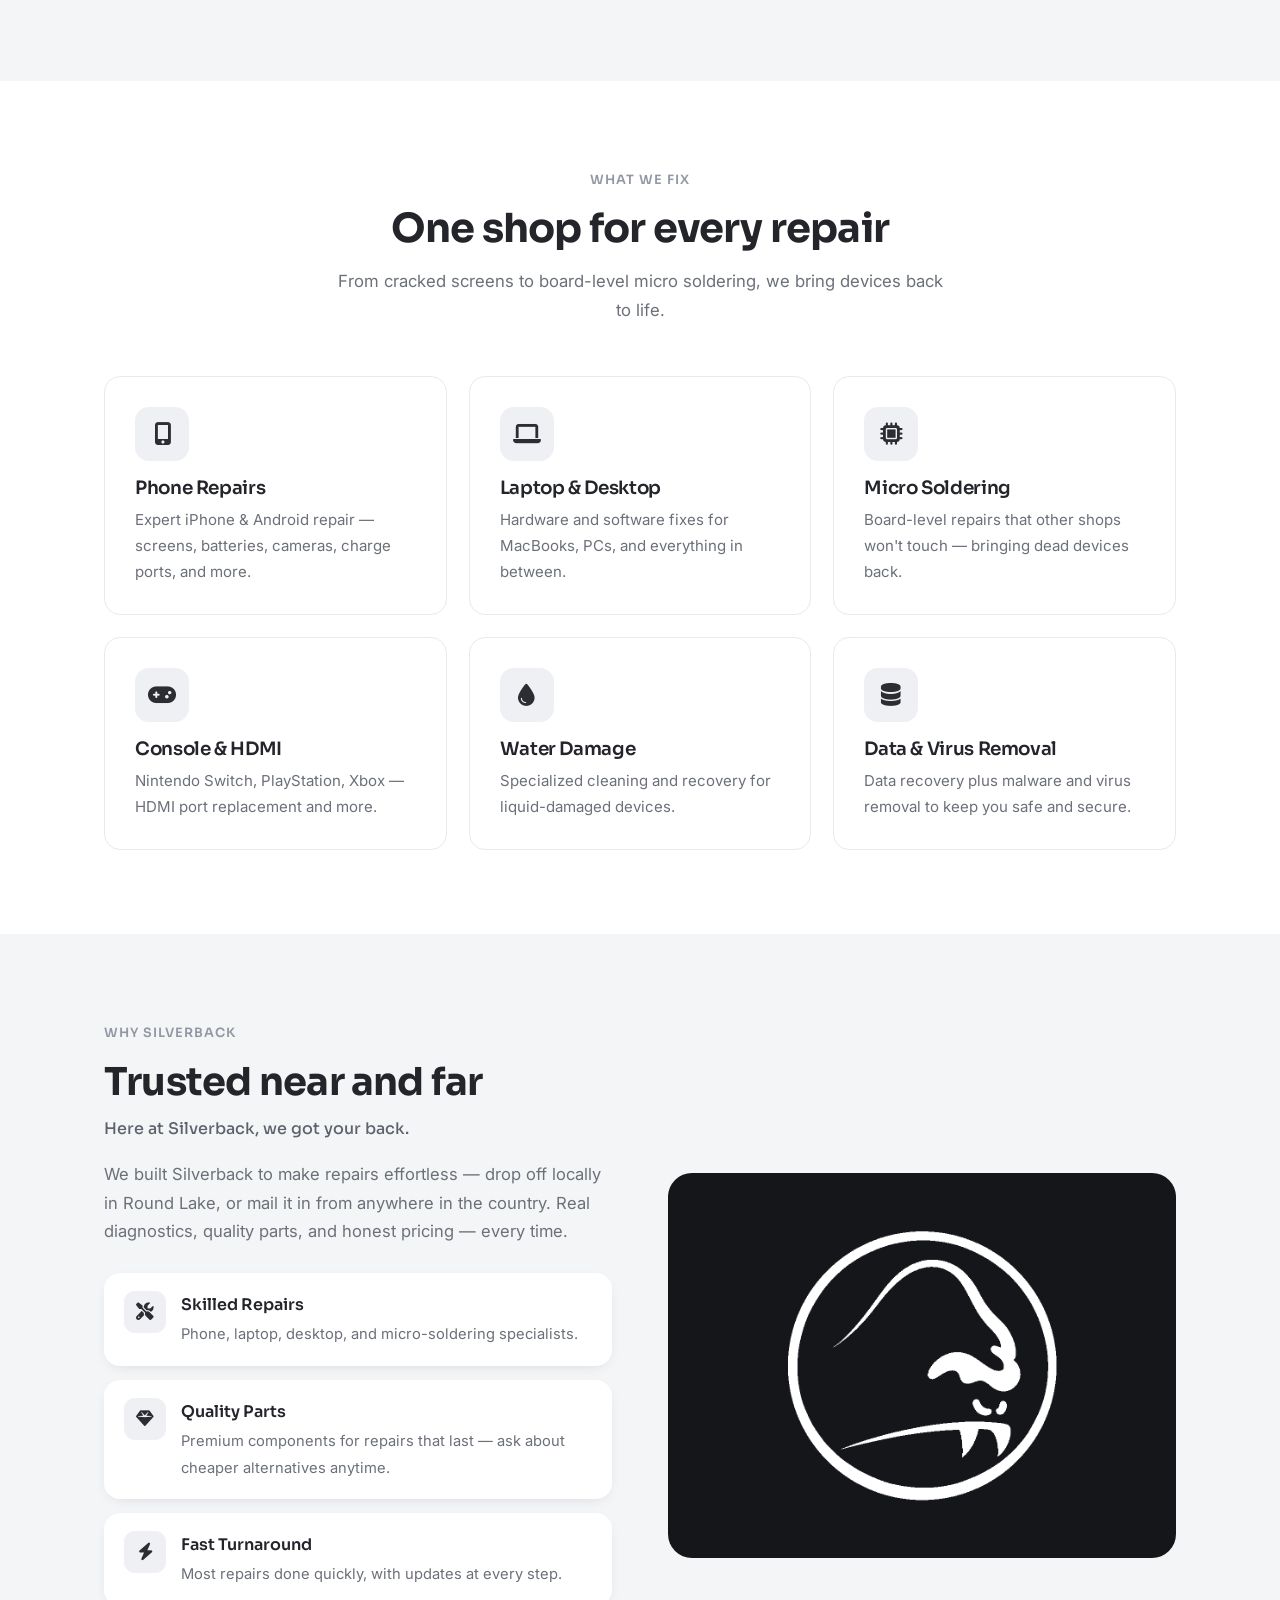
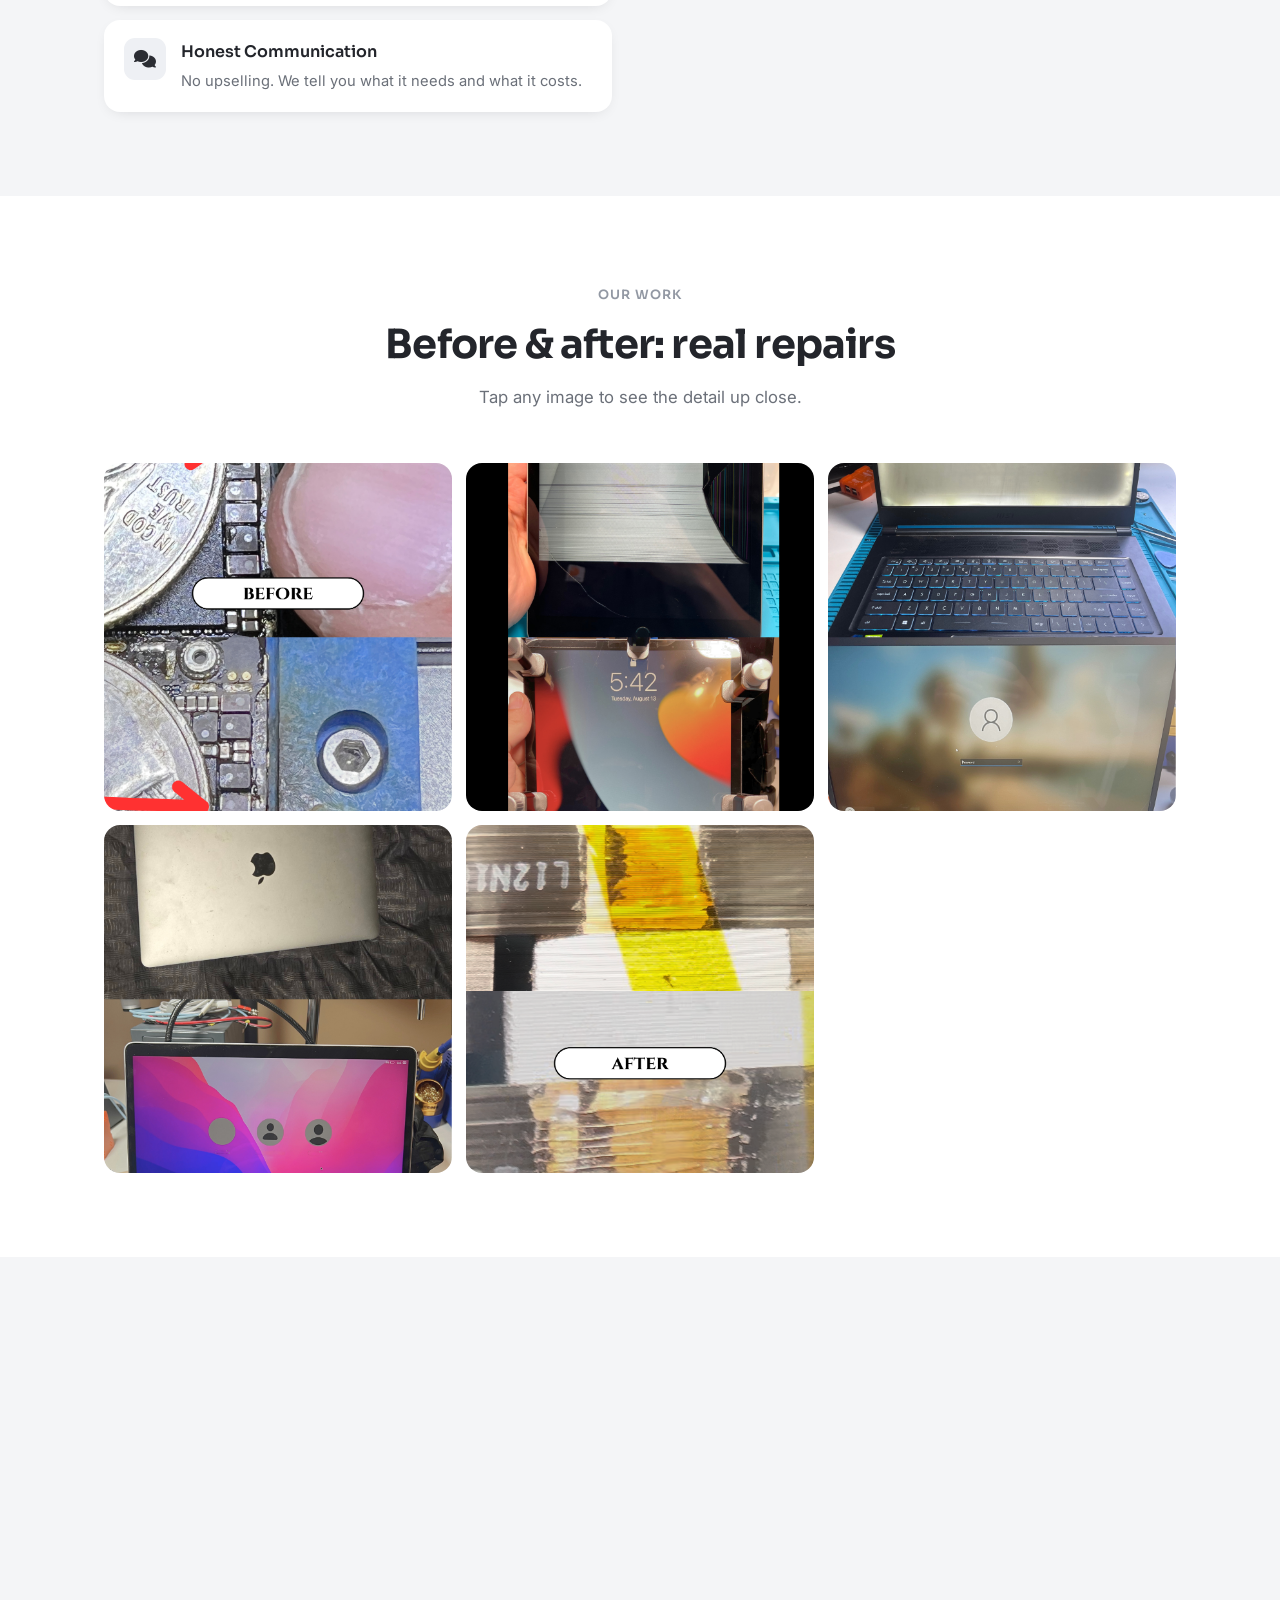
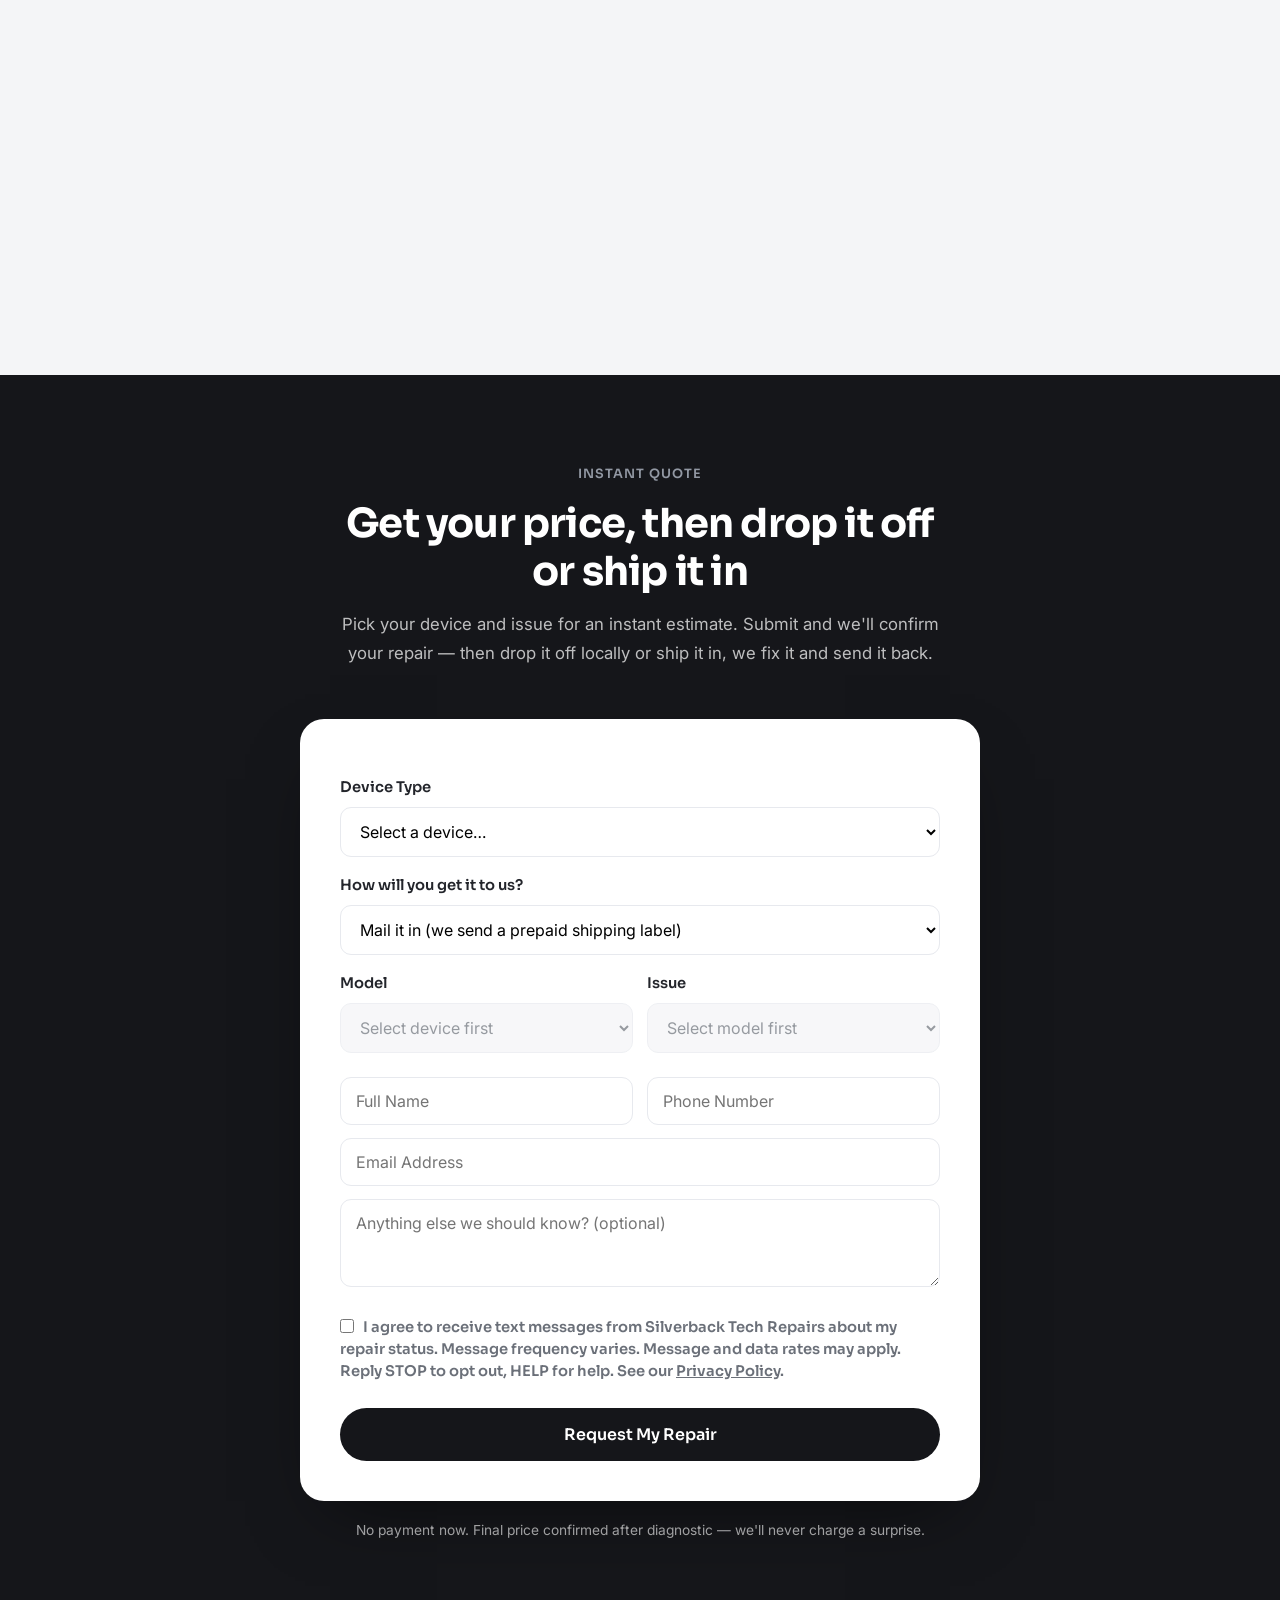
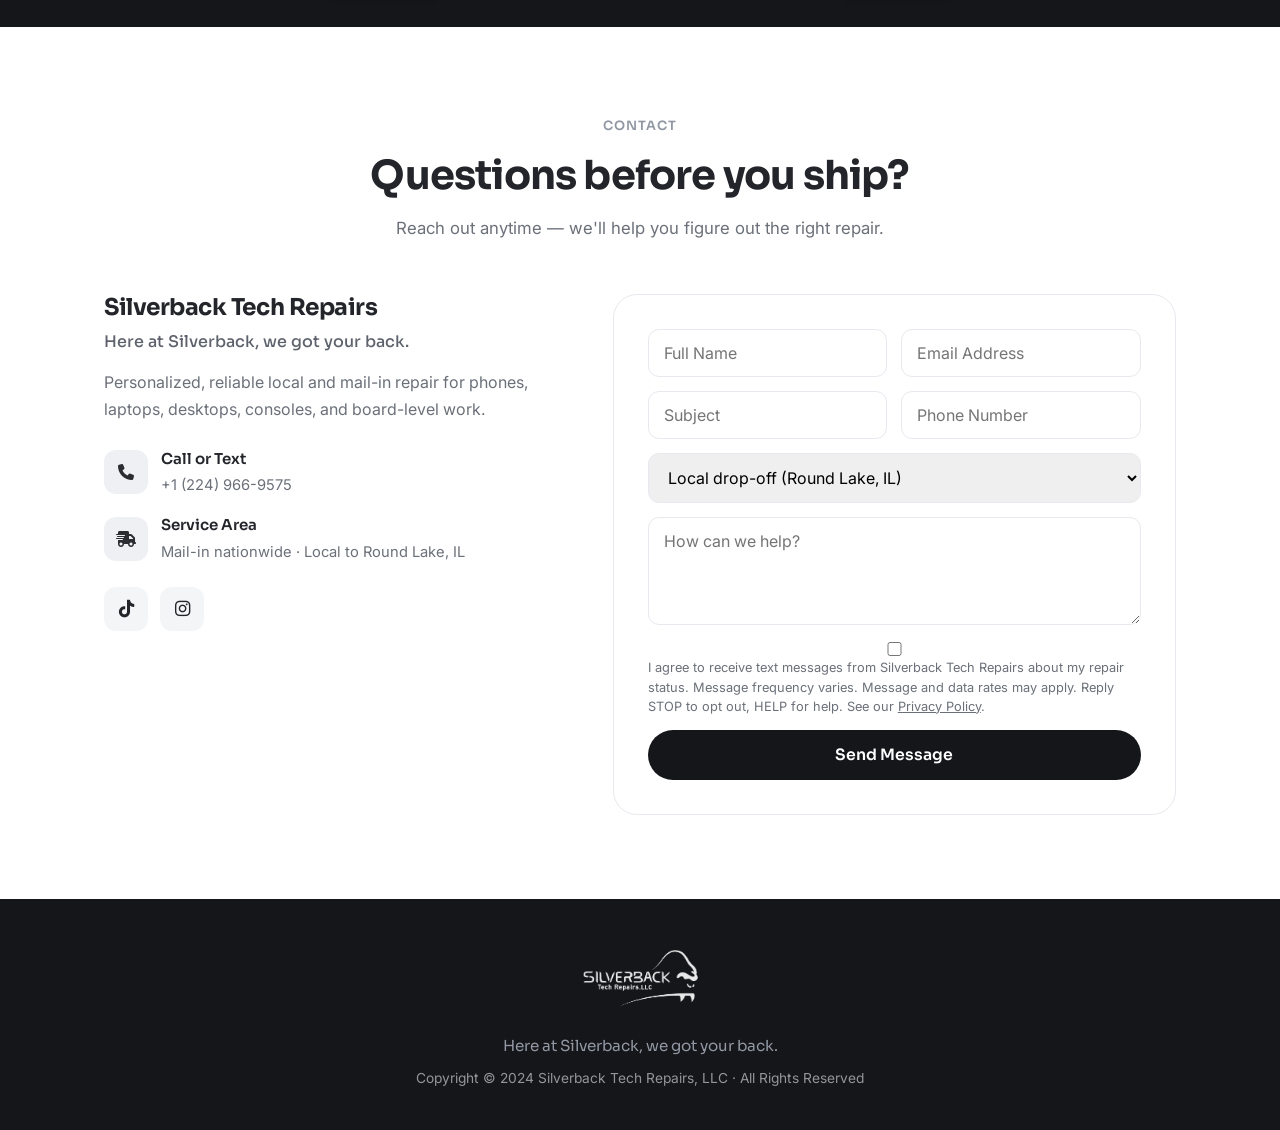
==== commit e6873dc8: "Replace flex layout on consent checkbox with simple block layout The flex container was computing a " ====
--- a/index.html
+++ b/index.html
@@ -146,9 +146,8 @@
 #quote-result small{color:var(--muted);font-size:.84rem;display:block;margin-top:10px}
 .qform{margin-top:24px;display:grid;gap:13px}
 .qform input,.qform textarea,.qform .field-row{margin:0}
-.consent-check{display:flex;align-items:flex-start;gap:8px;font-size:.8rem;color:var(--muted);cursor:pointer;line-height:1.5;width:100%}
-.consent-check input{width:auto;margin-top:3px;flex-shrink:0}
-.consent-check span{flex:1;min-width:0}
+.consent-check{display:block;font-size:.8rem;color:var(--muted);cursor:pointer;line-height:1.5}
+.consent-check input{width:14px;height:14px;margin:0 6px 0 0;vertical-align:top;position:relative;top:3px}
 .consent-check a{text-decoration:underline}
 #submitBtn{margin-top:6px;width:100%;padding:16px;border:none;border-radius:50px;background:var(--black);color:#fff;font-family:'Sora';font-weight:600;font-size:1rem;cursor:pointer;transition:transform .2s,box-shadow .2s}
 #submitBtn:hover{transform:translateY(-2px);box-shadow:0 12px 28px -12px rgba(21,22,26,.6)}
